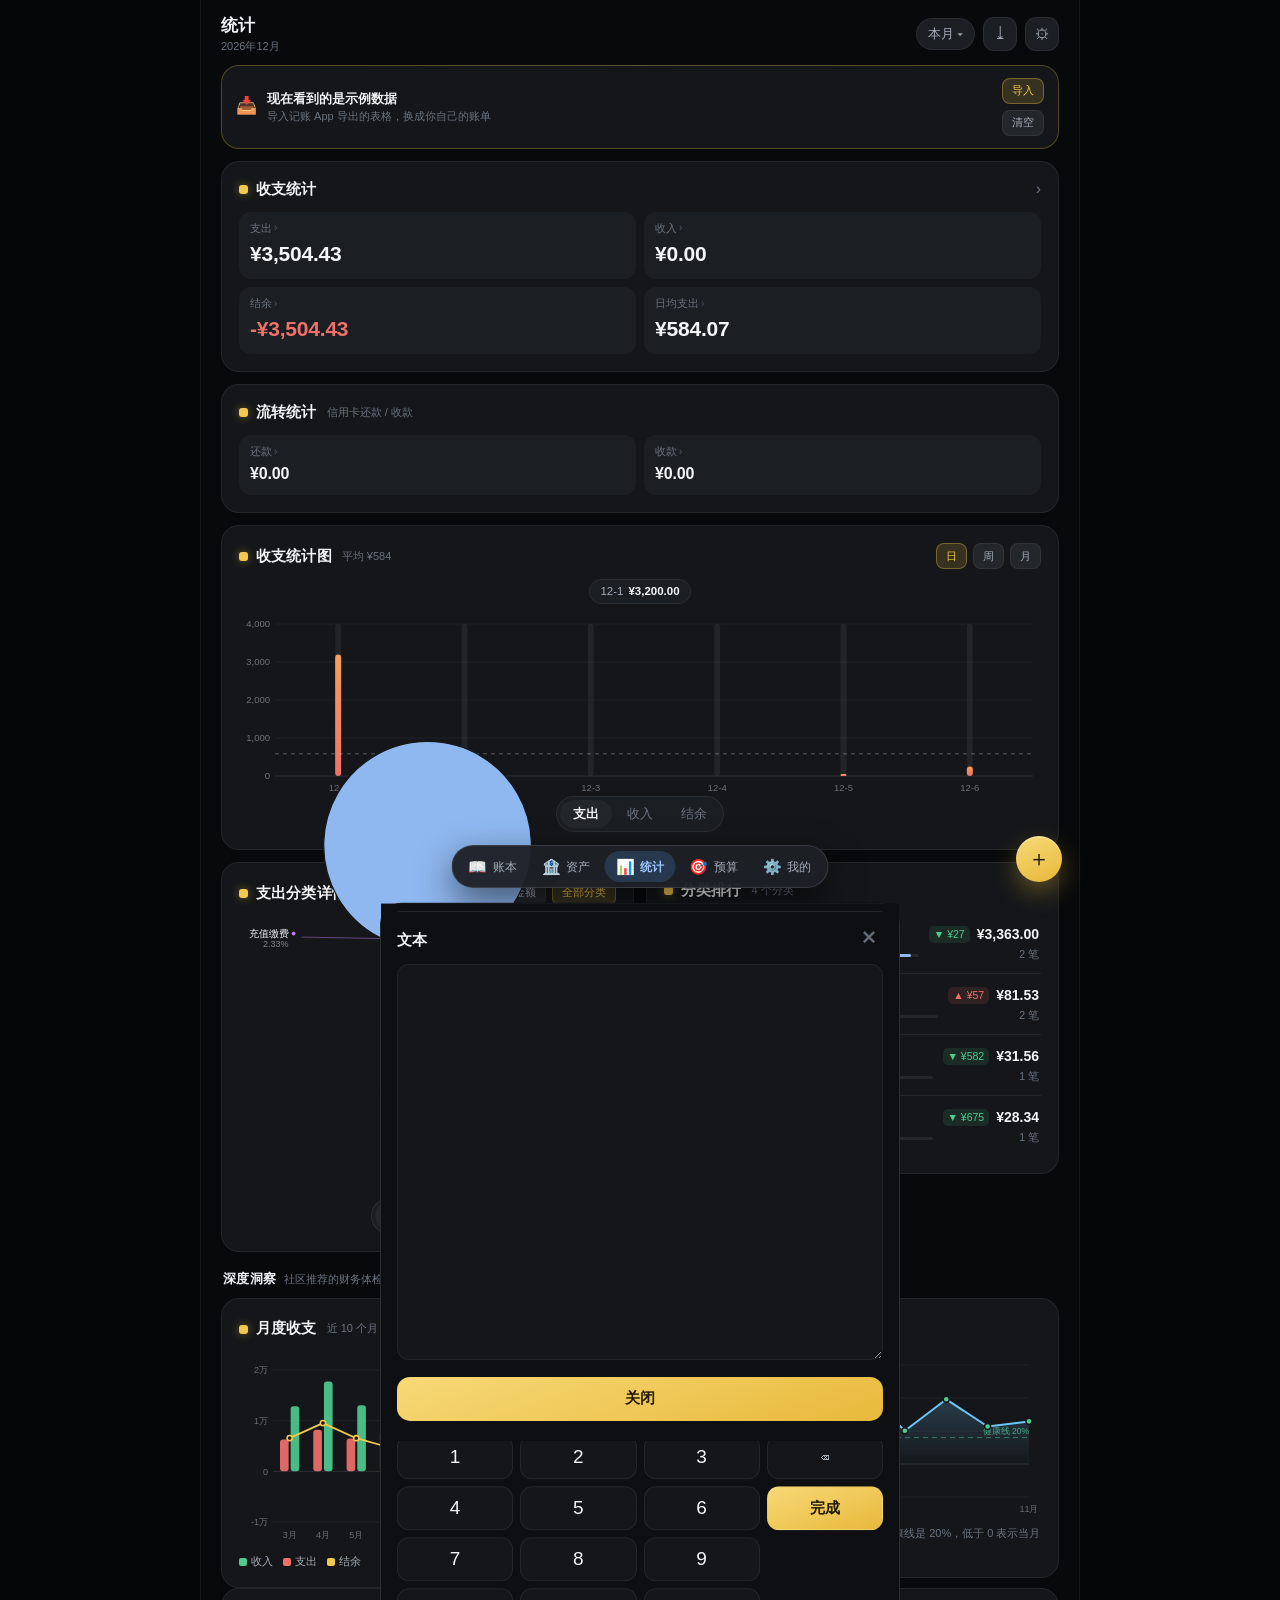
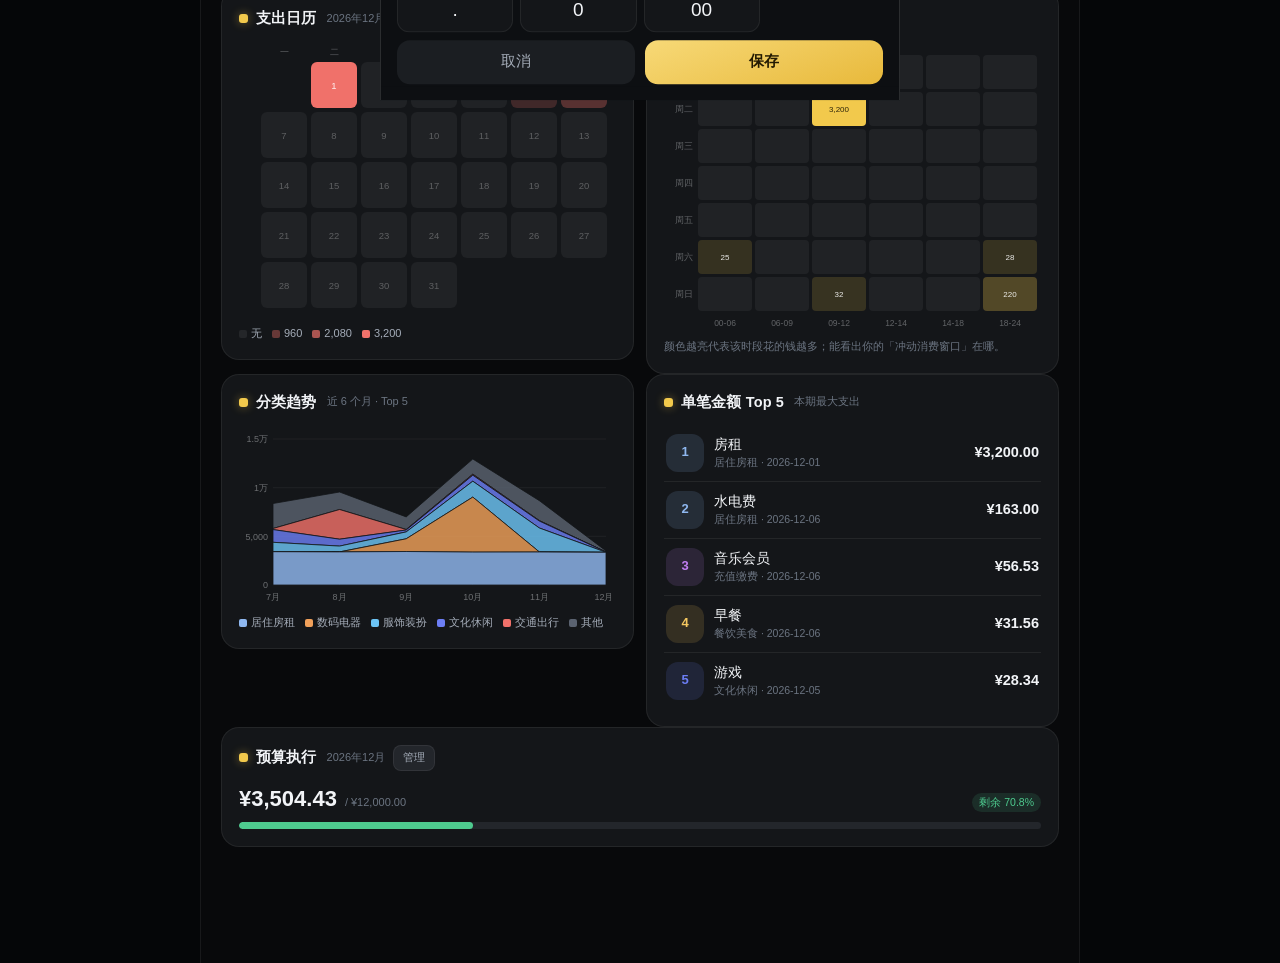
==== index.html @ 63328c47 "史高治账本：单文件离线记账应用 单 HTML 文件、零依赖、纯前端的记账工具： - 支出/收入/转账记账，分类、账户、标签、预算、固定支出 - 导入 xlsx / csv 账单（内置解析器），导出带 " ====
<!DOCTYPE html>
<html lang="zh-CN">
<head>
<meta charset="utf-8">
<meta name="viewport" content="width=device-width,initial-scale=1,viewport-fit=cover">
<meta name="color-scheme" content="dark light">
<meta name="apple-mobile-web-app-capable" content="yes">
<meta name="apple-mobile-web-app-title" content="史高治账本">
<meta name="theme-color" content="#08090b">
<meta name="description" content="史高治账本 —— 单文件离线记账应用，每一分钱都要算清楚。">
<title>史高治账本 · 记账与财务洞察</title>
<link rel="icon" href="data:image/svg+xml,%3Csvg%20xmlns%3D%22http%3A%2F%2Fwww.w3.org%2F2000%2Fsvg%22%20viewBox%3D%220%200%2064%2064%22%3E%3Cdefs%3E%3ClinearGradient%20id%3D%22g%22%20x1%3D%220%22%20y1%3D%220%22%20x2%3D%220%22%20y2%3D%221%22%3E%3Cstop%20offset%3D%220%22%20stop-color%3D%22%23fbe38b%22%2F%3E%3Cstop%20offset%3D%22.55%22%20stop-color%3D%22%23efc24a%22%2F%3E%3Cstop%20offset%3D%221%22%20stop-color%3D%22%23b8871d%22%2F%3E%3C%2FlinearGradient%3E%3C%2Fdefs%3E%3Ccircle%20cx%3D%2232%22%20cy%3D%2232%22%20r%3D%2231%22%20fill%3D%22url%28%23g%29%22%2F%3E%3Ccircle%20cx%3D%2232%22%20cy%3D%2232%22%20r%3D%2231%22%20fill%3D%22none%22%20stroke%3D%22%238a6410%22%20stroke-opacity%3D%22.45%22%20stroke-width%3D%222%22%2F%3E%3Ccircle%20cx%3D%2232%22%20cy%3D%2232%22%20r%3D%2223%22%20fill%3D%22none%22%20stroke%3D%22%238a6410%22%20stroke-opacity%3D%22.38%22%20stroke-width%3D%222%22%2F%3E%3Ctext%20x%3D%2232%22%20y%3D%2243%22%20font-family%3D%22Georgia%2Cserif%22%20font-size%3D%2228%22%20font-weight%3D%22700%22%20text-anchor%3D%22middle%22%20fill%3D%22%236b4a08%22%20fill-opacity%3D%22.8%22%3E%C2%A2%3C%2Ftext%3E%3C%2Fsvg%3E">
<style>
/* ============================================================
   史高治账本 — 设计令牌
   ============================================================ */
:root{
  --bg:#08090b;
  --bg-soft:#0d0f12;
  --card:#141619;
  --card2:#1b1e22;
  --card3:#23262b;
  --line:rgba(255,255,255,.065);
  --line2:rgba(255,255,255,.12);
  --ink:#f2f4f7;
  --ink2:#a5adb9;
  --ink3:#6b7481;
  --gold:#f2c94c;
  --gold2:#d4a72c;
  --up:#f0716a;          /* 支出 / 上升 */
  --down:#4ecb8f;        /* 收入 / 下降 */
  --blue:#5b9cf5;
  --violet:#8f7cf5;
  --r:18px;
  --r-sm:12px;
  --pad:15px;
  --shadow:0 16px 40px rgba(0,0,0,.45);
  --tabbg:rgba(30,33,38,.96);
  --tabon:rgba(91,156,245,.20);
  --tabon-ink:#9dc4ff;
  --tabshadow:0 14px 36px rgba(0,0,0,.55);
}

[data-theme="light"]{
  --bg:#f4f6fa;
  --bg-soft:#eef1f6;
  --card:#ffffff;
  --card2:#f5f7fb;
  --card3:#e9eef6;
  --line:rgba(16,28,46,.08);
  --line2:rgba(16,28,46,.14);
  --ink:#111a26;
  --ink2:#4d5866;
  --ink3:#8b95a3;
  --gold:#c9962a;
  --gold2:#a87a18;
  --up:#e0524a;
  --down:#18986a;
  --blue:#2f79e0;
  --violet:#6d5ae0;
  --shadow:0 14px 34px rgba(16,28,46,.10);
  --tabbg:rgba(255,255,255,.97);
  --tabon:rgba(47,121,224,.13);
  --tabon-ink:#1f63c4;
  --tabshadow:0 8px 22px rgba(16,28,46,.14), 0 1px 3px rgba(16,28,46,.08);
}

*{box-sizing:border-box;-webkit-tap-highlight-color:transparent}
html,body{margin:0;padding:0}
html{-webkit-text-size-adjust:100%}
body{
  background:var(--bg);
  color:var(--ink);
  font-family:-apple-system,BlinkMacSystemFont,"Segoe UI","PingFang SC","Hiragino Sans GB","Microsoft YaHei",sans-serif;
  font-size:14px;
  line-height:1.45;
  -webkit-font-smoothing:antialiased;
  overflow-x:hidden;
}
.num{font-variant-numeric:tabular-nums;font-feature-settings:"tnum" 1}
button{font:inherit;color:inherit;background:none;border:0;padding:0;cursor:pointer}
input,select,textarea{font:inherit;color:inherit}
a{color:inherit;text-decoration:none}
::selection{background:rgba(242,201,76,.28)}

/* ---------- 壳 ---------- */
.app{
  position:relative;
  width:100%;
  max-width:880px;
  margin:0 auto;
  min-height:100vh;
  padding-bottom:96px;
}
.pad{padding:0 var(--pad) 8px}
.screen{display:none}
.screen.on{display:block;animation:fadeUp .22s ease both}
@keyframes fadeUp{from{opacity:0;transform:translateY(6px)}to{opacity:1;transform:none}}

/* ---------- 顶栏 ---------- */
.hd{
  position:sticky;top:0;z-index:30;
  display:flex;align-items:center;gap:10px;
  padding:12px var(--pad) 10px;
  background:var(--bg);
}
.hd::after{
  content:"";position:absolute;left:0;right:0;bottom:-1px;height:1px;
  background:linear-gradient(90deg,transparent,var(--line),transparent);
}
.hd-t{font-size:17px;font-weight:650;letter-spacing:.01em;flex:1}
.hd-t small{display:block;font-size:11px;font-weight:400;color:var(--ink3);letter-spacing:0}
/* 标题旁的小金币（史高治） */
.mini-coin{
  display:inline-block;width:11px;height:11px;border-radius:50%;
  background:radial-gradient(circle at 33% 28%,#fbe38b,#e6bc46 58%,#a8791a);
  box-shadow:inset 0 0 0 1px rgba(120,88,10,.45), 0 2px 5px rgba(232,185,59,.28);
  vertical-align:-1px;margin-right:5px;
}
[data-theme="light"] .mini-coin{box-shadow:inset 0 0 0 1px rgba(120,88,10,.35)}
/* 大号金币徽标（我的页） */
.coin-badge{
  width:48px;height:48px;border-radius:16px;flex:none;
  display:flex;align-items:center;justify-content:center;
  background:linear-gradient(160deg,rgba(242,201,76,.20),rgba(242,201,76,.05));
  border:1px solid rgba(242,201,76,.22);
}
.coin-badge svg{display:block}
/* 金库光晕：账本首页主卡右上角一抹金 */
#ledgerHeroCard{
  background-image:radial-gradient(130px 130px at 100% 0%, rgba(242,201,76,.14), transparent 72%);
}
[data-theme="light"] #ledgerHeroCard{
  background-image:radial-gradient(130px 130px at 100% 0%, rgba(201,150,42,.11), transparent 72%);
}
/* 史高治语录 */
.quote{
  margin:2px 0 9px;padding-left:10px;
  border-left:2px solid var(--gold);
  font-size:13px;font-weight:600;letter-spacing:.02em;color:var(--gold);
}
.hd-r{display:flex;align-items:center;gap:8px;flex:none}

.ico{
  width:34px;height:34px;border-radius:11px;
  display:inline-flex;align-items:center;justify-content:center;
  background:var(--card2);border:1px solid var(--line);
  color:var(--ink2);font-size:15px;
}
.ico.sm{width:28px;height:28px;border-radius:9px;font-size:12px}
.ico:active{transform:scale(.95)}

.pill-btn{
  display:inline-flex;align-items:center;gap:5px;
  height:32px;padding:0 11px;border-radius:999px;
  background:var(--card2);border:1px solid var(--line);
  font-size:12.5px;color:var(--ink2);white-space:nowrap;
}
.pill-btn.on{background:rgba(242,201,76,.14);border-color:rgba(242,201,76,.35);color:var(--gold)}

/* ---------- 卡片 ---------- */
.card{
  background:var(--card);
  border:1px solid var(--line);
  border-radius:var(--r);
  padding:var(--pad);
  margin-bottom:12px;
  position:relative;
}
.card.tight{padding:var(--pad) 10px}
.card-hd{
  display:flex;align-items:center;gap:8px;
  margin-bottom:12px;
}
.card-hd .dot{
  width:9px;height:9px;border-radius:3px;background:var(--gold);flex:none;
  box-shadow:0 0 10px rgba(242,201,76,.45);
}
.card-hd b{font-size:14.5px;font-weight:600;letter-spacing:.01em}
.card-hd .card-sub{font-size:11px;color:var(--ink3);margin-left:2px;white-space:nowrap}
.card-hd .card-more{margin-left:auto;color:var(--ink3);font-size:16px;line-height:1}
.card-hd .sp{margin-left:auto}
.card-hd .hd-btns{display:flex;gap:6px;margin-left:auto}

.mini-btn{
  height:26px;padding:0 9px;border-radius:8px;
  background:var(--card3);border:1px solid var(--line);
  font-size:11px;color:var(--ink2);white-space:nowrap;
  display:inline-flex;align-items:center;gap:3px;
}
.mini-btn.on{background:rgba(242,201,76,.16);border-color:rgba(242,201,76,.34);color:var(--gold)}

/* ---------- 统计小格 ---------- */
.stat-grid{display:grid;grid-template-columns:repeat(2,minmax(0,1fr));gap:8px}
.stat{
  background:var(--card2);border-radius:var(--r-sm);
  padding:9px 11px 10px;
  min-width:0;
}
.stat .lbl{
  display:flex;align-items:center;gap:2px;
  font-size:11px;color:var(--ink3);margin-bottom:2px;
}
.stat .lbl i{font-style:normal;font-size:10px;opacity:.7}
.stat .v{font-size:19px;font-weight:640;letter-spacing:-.01em;display:block;white-space:nowrap}
.stat .v.sm{font-size:16px}
.stat .v.up{color:var(--up)}
.stat .v.down{color:var(--down)}

/* ---------- 分段控件 ---------- */
.seg{
  display:inline-flex;align-items:center;gap:2px;
  padding:3px;border-radius:999px;
  background:var(--card2);border:1px solid var(--line);
  margin:0 auto;
}
.seg button{
  padding:0 13px;height:28px;border-radius:999px;
  font-size:12.5px;color:var(--ink3);white-space:nowrap;
  transition:background .16s,color .16s;
}
.seg button.on{background:var(--card3);color:var(--ink);font-weight:600}
.seg.center{display:flex;width:max-content;margin-left:auto;margin-right:auto}
.seg.wide{display:flex;width:100%}
.seg.wide button{flex:1;text-align:center;justify-content:center}

/* ---------- 图表容器 ---------- */
.chart-wrap{position:relative;width:100%;touch-action:pan-y}
#cDonut{max-width:440px;margin:0 auto}
#cCal{max-width:470px;margin:0 auto}
#cHeat{max-width:500px;margin:0 auto}
.chart-wrap svg{display:block;width:100%;overflow:visible}
.chart-wrap .probe{touch-action:pan-y}
.chart-empty{
  display:flex;flex-direction:column;align-items:center;justify-content:center;gap:4px;
  min-height:120px;color:var(--ink3);font-size:12px;text-align:center;
}
.chart-empty b{font-size:13px;color:var(--ink2);font-weight:500}

/* ---------- 气泡 ---------- */
.tip{
  position:absolute;z-index:20;pointer-events:none;
  background:rgba(32,36,42,.97);
  border:1px solid rgba(255,255,255,.1);
  border-radius:10px;padding:7px 10px;
  font-size:11.5px;color:#e8ecf2;line-height:1.5;
  box-shadow:0 10px 26px rgba(0,0,0,.5);
  opacity:0;transform:translateY(3px);
  transition:opacity .12s,transform .12s;
  max-width:min(280px,calc(100vw - 40px));
  white-space:nowrap;
}
[data-theme="light"] .tip{background:rgba(255,255,255,.99);border-color:rgba(16,28,46,.12);color:#111a26;box-shadow:0 10px 26px rgba(16,28,46,.16)}
.tip.on{opacity:1;transform:none}
.tip h4{margin:0 0 3px;font-size:11px;font-weight:600;color:var(--ink2);letter-spacing:.02em}
.tip .tr{display:flex;align-items:center;gap:10px;justify-content:space-between}
.tip .tr span{color:var(--ink3)}
.tip .tr b{font-weight:600}

/* ---------- 分类行 ---------- */
.cat-row{
  display:grid;grid-template-columns:38px minmax(0,1fr) auto;
  gap:10px;align-items:center;
  padding:11px 2px;
  border-bottom:1px solid var(--line);
  cursor:pointer;
}
.cat-row:last-child{border-bottom:0}
.cat-row:active{background:rgba(255,255,255,.02)}
.cat-ic{
  width:38px;height:38px;border-radius:50%;
  display:flex;align-items:center;justify-content:center;
  font-size:17px;flex:none;
  background:var(--card2);
}
.cat-mid{min-width:0}
.cat-nm{display:flex;align-items:baseline;gap:6px;min-width:0}
.cat-nm b{font-size:13.5px;font-weight:550;white-space:nowrap;overflow:hidden;text-overflow:ellipsis}
.cat-nm span{font-size:11px;color:var(--ink3);white-space:nowrap}
.cat-bar{height:3px;border-radius:2px;background:var(--card3);margin-top:6px;overflow:hidden}
.cat-bar i{display:block;height:100%;border-radius:2px}
.cat-right{text-align:right;flex:none}
.cat-l1{display:flex;align-items:center;gap:7px;justify-content:flex-end}
.cat-amt{font-size:14px;font-weight:600;white-space:nowrap}
.cat-l2{font-size:10.5px;color:var(--ink3);margin-top:2px;white-space:nowrap}
.delta{
  font-size:10.5px;padding:1px 5px;border-radius:5px;white-space:nowrap;
  font-variant-numeric:tabular-nums;
}
.delta.up{color:var(--up);background:rgba(240,113,106,.12)}
.delta.down{color:var(--down);background:rgba(78,203,143,.12)}
.delta.flat{color:var(--ink3);background:var(--card2)}

/* ---------- 交易列表 ---------- */
.day-grp{margin-bottom:4px}
.day-hd{
  display:flex;align-items:baseline;gap:8px;
  padding:12px 2px 7px;font-size:11.5px;color:var(--ink3);
}
.day-hd b{color:var(--ink2);font-size:12px;font-weight:600}
.day-hd .sum{margin-left:auto;font-variant-numeric:tabular-nums;color:var(--ink3)}
.tx{
  display:grid;grid-template-columns:38px minmax(0,1fr) auto;
  gap:10px;align-items:center;padding:9px 2px;
  border-bottom:1px solid var(--line);
  cursor:pointer;
}
.tx:last-child{border-bottom:0}
.tx-ic{
  width:38px;height:38px;border-radius:12px;
  display:flex;align-items:center;justify-content:center;
  font-size:17px;flex:none;
}
.tx-mid{min-width:0}
.tx-mid b{display:block;font-size:13.5px;font-weight:550;white-space:nowrap;overflow:hidden;text-overflow:ellipsis}
.tx-mid span{display:block;font-size:10.5px;color:var(--ink3);margin-top:1px;white-space:nowrap;overflow:hidden;text-overflow:ellipsis}
.tx-amt{text-align:right;white-space:nowrap;font-size:14.5px;font-weight:600;font-variant-numeric:tabular-nums}
.tx-amt.out{color:var(--ink)}
.tx-amt.in{color:var(--down)}
.tx-amt .tagm{display:block;font-size:10px;color:var(--ink3);font-weight:400;margin-top:1px}

.empty{
  text-align:center;color:var(--ink3);font-size:12.5px;
  padding:34px 10px;line-height:1.7;
}
.empty em{font-style:normal;color:var(--ink2)}

/* ---------- 标签 ---------- */
.tagline{display:flex;gap:6px;flex-wrap:wrap}
.tg{
  font-size:10.5px;padding:2px 7px;border-radius:6px;
  background:var(--card2);color:var(--ink2);border:1px solid var(--line);
}
.tg.gold{background:rgba(242,201,76,.12);border-color:rgba(242,201,76,.28);color:var(--gold)}
.tg.blue{background:rgba(91,156,245,.12);border-color:rgba(91,156,245,.28);color:var(--blue)}
.tg.green{background:rgba(78,203,143,.12);border-color:rgba(78,203,143,.28);color:var(--down)}
.tg.red{background:rgba(240,113,106,.12);border-color:rgba(240,113,106,.28);color:var(--up)}

/* ---------- 底部标签栏：图标左、文字右 ---------- */
.tabbar{
  position:fixed;left:50%;bottom:12px;transform:translateX(-50%);
  z-index:50;
  display:flex;align-items:center;gap:3px;
  max-width:calc(100vw - 14px);
  padding:5px;border-radius:999px;
  background:var(--tabbg);
  border:1px solid var(--line2);
  box-shadow:var(--tabshadow);
}
.tab{
  display:flex;flex-direction:row;align-items:center;justify-content:center;gap:5px;
  flex:0 0 auto;
  padding:8px clamp(7px,2.1vw,11px);border-radius:999px;
  color:var(--ink2);font-size:clamp(11px,3.05vw,12px);font-weight:500;
  line-height:1;letter-spacing:.2px;white-space:nowrap;
  transition:background .16s,color .16s;
}
.tab i{font-style:normal;font-size:15px;line-height:1}
.tab.on{background:var(--tabon);color:var(--tabon-ink);font-weight:700}
.tab.on i{filter:saturate(1.15) brightness(1.05)}

/* ---------- FAB ---------- */
.fab{
  position:fixed;right:12px;bottom:16px;
  width:46px;height:46px;border-radius:50%;
  display:flex;align-items:center;justify-content:center;
  background:linear-gradient(160deg,#f7d977,#e8b93b);
  color:#231a02;font-size:22px;font-weight:400;line-height:1;
  box-shadow:0 10px 24px rgba(232,185,59,.35),0 2px 0 rgba(255,255,255,.25) inset;
  z-index:45;
}
.fab:active{transform:scale(.94)}

/* ---------- 弹层 ---------- */
.backdrop{
  position:fixed;inset:0;z-index:60;
  background:rgba(0,0,0,.6);
  opacity:0;pointer-events:none;transition:opacity .2s;
}
.backdrop.on{opacity:1;pointer-events:auto}
[data-theme="light"] .backdrop{background:rgba(16,28,46,.35)}
.sheet{
  position:fixed;left:50%;bottom:0;transform:translate(-50%,102%);
  width:100%;max-width:min(100vw,520px);
  max-height:92vh;
  display:flex;flex-direction:column;
  overscroll-behavior:contain;
  z-index:70;
  background:var(--bg-soft);
  border-radius:22px 22px 0 0;
  border:1px solid var(--line2);border-bottom:0;
  transition:transform .26s cubic-bezier(.32,.72,0,1);
  padding-bottom:max(14px,env(safe-area-inset-bottom));
  /* 关闭态只靠 transform 移出视口，但 box-shadow 会向上溢出到屏幕底部，浅色主题下变成一条黑带 → 关闭时不要阴影 */
  box-shadow:none;
}
.sheet.on{transform:translate(-50%,0);box-shadow:0 -10px 50px rgba(0,0,0,.6)}
[data-theme="light"] .sheet.on{box-shadow:0 -8px 40px rgba(16,28,46,.16)}
.sheet-hd{
  position:sticky;top:0;z-index:2;
  display:flex;align-items:center;gap:10px;
  padding:14px 16px 10px;
  background:var(--bg-soft);
}
.sheet-hd b{font-size:15px;flex:1}
.sheet-hd .x{font-size:17px;color:var(--ink3);width:28px;height:28px;display:flex;align-items:center;justify-content:center}
.sheet-bd{padding:0 16px;flex:1 1 auto;min-height:0;overflow-y:auto;overscroll-behavior:contain}
.sheet-pad{flex:none;padding:8px 16px 0;border-top:1px solid var(--line);background:var(--bg-soft)}
.sheet-ft{padding:12px 16px 6px;display:flex;gap:10px}

.btn{
  height:44px;border-radius:13px;
  display:inline-flex;align-items:center;justify-content:center;gap:6px;
  font-size:14.5px;font-weight:600;
  background:var(--card3);color:var(--ink);
  flex:1;
}
.btn.gold{background:linear-gradient(160deg,#f7d977,#e8b93b);color:#231a02}
.btn.ghost{background:var(--card2);color:var(--ink2);font-weight:500}
.btn.danger{background:rgba(240,113,106,.14);color:var(--up)}
.btn:active{transform:scale(.985)}
/* 卡片里独立一行的按钮：撑满，别缩成文字宽度 */
.card > .btn{display:flex;width:100%}

.field{margin-bottom:12px}
.field .fl{font-size:11.5px;color:var(--ink3);margin-bottom:5px;display:flex;align-items:center;gap:5px}
.inp{
  width:100%;height:42px;border-radius:12px;
  background:var(--card);border:1px solid var(--line);
  padding:0 12px;font-size:14px;outline:0;
}
.inp:focus{border-color:rgba(242,201,76,.45)}
textarea.inp{height:auto;padding:10px 12px;resize:vertical;min-height:60px;line-height:1.5}
select.inp{appearance:none;background-image:none}

/* 金额键盘 */
.amount-box{
  text-align:center;padding:6px 0 12px;
}
.amount-box .lb{font-size:11px;color:var(--ink3);margin-bottom:4px}
.amount-box .amt{
  font-size:34px;font-weight:680;letter-spacing:-.02em;
  font-variant-numeric:tabular-nums;
  min-height:44px;
}
.amount-box .amt .cur{font-size:19px;color:var(--ink2);margin-right:2px;font-weight:500}
.amount-box .amt.blink::after{content:"|";color:var(--gold);animation:blink 1s steps(1) infinite;font-weight:300}
@keyframes blink{50%{opacity:0}}

.pad-keys{display:grid;grid-template-columns:repeat(4,1fr);gap:7px;margin-top:6px}
.pad-keys button{
  height:44px;border-radius:12px;background:var(--card);
  font-size:19px;font-weight:500;font-variant-numeric:tabular-nums;
  border:1px solid var(--line);
}
.pad-keys button:active{background:var(--card3)}
.pad-keys button.fn{font-size:14px;color:var(--ink2)}
.pad-keys button.ok{background:linear-gradient(160deg,#f7d977,#e8b93b);color:#231a02;font-size:15px;font-weight:700}
.pad-keys button.del{font-size:16px}

.cat-pick{
  display:grid;grid-template-columns:repeat(5,1fr);gap:6px;
  max-height:118px;overflow-y:auto;padding:2px 2px 10px;
  -webkit-mask-image:linear-gradient(#000 calc(100% - 12px),transparent);
  mask-image:linear-gradient(#000 calc(100% - 12px),transparent);
}
.acct-pick{
  display:flex;gap:6px;overflow-x:auto;overflow-y:hidden;
  max-height:none;padding:2px 2px 4px;
  scrollbar-width:none;
  -webkit-mask-image:linear-gradient(90deg,#000 92%,transparent);
  mask-image:linear-gradient(90deg,#000 92%,transparent);
}
.acct-pick::-webkit-scrollbar{display:none}
.acct-pick button{min-width:64px;flex:none}
@media(min-width:560px){.cat-pick{grid-template-columns:repeat(6,1fr)}}
.cat-pick button{
  display:flex;flex-direction:column;align-items:center;gap:3px;
  padding:7px 2px 6px;border-radius:11px;font-size:10px;color:var(--ink3);
  border:1px solid transparent;
}
.cat-pick button i{font-style:normal;font-size:19px;line-height:1}
.cat-pick button.on{background:var(--card3);border-color:var(--line2);color:var(--ink)}

/* 类型切换 */
.type-sw{display:flex;gap:6px;padding:3px;background:var(--card2);border-radius:12px;margin-bottom:12px}
.type-sw button{flex:1;height:34px;border-radius:9px;font-size:13px;color:var(--ink3)}
.type-sw button.on{background:var(--card3);color:var(--ink);font-weight:600}

/* ---------- 滑动行 / 空态 ---------- */
.sk{background:linear-gradient(90deg,var(--card2) 25%,var(--card3) 50%,var(--card2) 75%);background-size:200% 100%;animation:sk 1.2s infinite;border-radius:8px}
@keyframes sk{0%{background-position:200% 0}100%{background-position:-200% 0}}

/* ---------- 其他 ---------- */
.kv{display:flex;align-items:center;justify-content:space-between;padding:9px 2px;font-size:13px;border-bottom:1px solid var(--line)}
.kv:last-child{border-bottom:0}
.kv span{color:var(--ink2)}
.kv b{font-weight:600;font-variant-numeric:tabular-nums}
.hint{font-size:11px;color:var(--ink3);line-height:1.6}
.sec-title{display:flex;align-items:baseline;gap:8px;margin:18px 2px 9px}
.sec-title h3{margin:0;font-size:13px;font-weight:600;letter-spacing:.02em}
.sec-title span{font-size:11px;color:var(--ink3)}
.sec-title .r{margin-left:auto;font-size:11px;color:var(--ink3)}
.divider{height:1px;background:var(--line);margin:10px 0}
.badge{
  display:inline-flex;align-items:center;gap:3px;
  font-size:10.5px;padding:2px 7px;border-radius:999px;
  background:var(--card2);color:var(--ink2);
}
.badge.gold{background:rgba(242,201,76,.13);color:var(--gold)}
.badge.red{background:rgba(240,113,106,.13);color:var(--up)}
.badge.green{background:rgba(78,203,143,.13);color:var(--down)}

.toast{
  position:fixed;left:50%;top:70px;transform:translate(-50%,-8px);
  z-index:90;padding:9px 16px;border-radius:999px;
  background:rgba(38,42,48,.97);color:#eef2f7;font-size:12.5px;
  border:1px solid rgba(255,255,255,.12);
  opacity:0;pointer-events:none;transition:opacity .2s,transform .2s;
  max-width:80vw;text-align:center;
}
.toast.on{opacity:1;transform:translate(-50%,0)}

.grid2{display:grid;grid-template-columns:repeat(2,minmax(0,1fr));gap:12px;align-items:start}
.grid2 > .card{margin-bottom:0}

/* 进度 */
.prog{height:7px;border-radius:4px;background:var(--card3);overflow:hidden}
.prog i{display:block;height:100%;border-radius:4px;transition:width .4s ease}
.prog.thin{height:4px}

.legend{display:flex;flex-wrap:wrap;gap:10px;margin-top:10px}
.legend i{width:8px;height:8px;border-radius:2px;display:inline-block;margin-right:4px}
.legend span{font-size:11px;color:var(--ink2);display:inline-flex;align-items:center}

.chip-line{
  display:flex;justify-content:center;margin:-2px 0 6px;
}
.chip-line .chip{
  display:inline-flex;align-items:center;gap:5px;
  background:var(--card2);border:1px solid var(--line);
  padding:3px 10px;border-radius:999px;
  font-size:11.5px;color:var(--ink2);font-variant-numeric:tabular-nums;
  transition:opacity .15s;
}
.chip-line .chip b{color:var(--ink);font-weight:600}

/* 搜索 */
.searchbar{display:flex;gap:8px;align-items:center;margin-bottom:10px}
.searchbar[hidden]{display:none}
.searchbar .inp{height:38px;border-radius:11px;font-size:13px}

/* 滚动条 */
.sheet::-webkit-scrollbar,.cat-pick::-webkit-scrollbar{width:4px}
.sheet::-webkit-scrollbar-thumb,.cat-pick::-webkit-scrollbar-thumb{background:var(--line2);border-radius:2px}

/* 选项列表 */
.pick-item{
  width:100%;display:flex;align-items:center;gap:10px;
  min-height:46px;padding:11px 2px;border-bottom:1px solid var(--line);
  font-size:13.5px;text-align:left;color:var(--ink);
}
.pick-item em{font-style:normal;margin-left:auto;font-size:11.5px;color:var(--ink3);white-space:nowrap}
.pick-item:last-child{border-bottom:0}
.pick-item:active{background:rgba(255,255,255,.03)}

/* 拖拽导入提示 */
body.dragging::after{
  content:"松开即可导入账单";
  position:fixed;inset:12px;z-index:100;
  display:flex;align-items:center;justify-content:center;
  border:2px dashed var(--gold);border-radius:20px;
  background:rgba(0,0,0,.55);color:var(--gold);
  font-size:15px;font-weight:600;letter-spacing:.04em;
  pointer-events:none;
}

/* ============================================================
   响应式与输入方式适配 —— 全部放在末尾
   ============================================================ */
@media(min-width:920px){
  body{background:#050608}
  [data-theme="light"] body{background:#e9edf4}
  .app{background:var(--bg);border-left:1px solid var(--line);border-right:1px solid var(--line);min-height:100vh}
  .fab{right:calc(50% - 440px + 18px);bottom:18px}
  .pad{padding:0 20px 8px}
  .hd{padding:14px 20px 10px}
  :root{--pad:17px}
  .stat .v{font-size:21px}
}
@media(max-width:759px){
  .grid2{grid-template-columns:1fr}
  .grid2 > .card{margin-bottom:0}
  /* 导航改为横向后更宽：右侧让出 FAB 位置，两者同一行不重叠 */
  .tabbar{left:10px;right:64px;transform:none;max-width:none}
  .tab{flex:1 1 0;min-width:0;justify-content:center;padding:9px 4px;font-size:12.5px;gap:4px}
  .tab i{font-size:14.5px}
}
@media(max-width:420px){
  :root{--pad:13px;--r:16px}
  .stat .v{font-size:17.5px}
  .stat{padding:8px 10px 9px}
  .card-hd b{font-size:13.5px}
  .cat-pick{grid-template-columns:repeat(5,1fr)}
  .amount-box .amt{font-size:30px}
  .fab{right:10px;bottom:14px;width:44px;height:44px;font-size:21px}
}
@media(max-width:400px){
  .tab{padding:9px 3px;font-size:11.5px;gap:3px}
  .tab i{font-size:14px}
}
/* 窄屏放不下「导航 + FAB」同一行：FAB 上移，导航左右撑满 */
@media(max-width:380px){
  .tabbar{right:8px}
  .fab{right:10px;bottom:72px}
}
@media(max-width:340px){
  .stat-grid{grid-template-columns:1fr}
  .tabbar{left:6px;right:6px;gap:0;padding:4px}
  .tab{gap:3px;padding:8px 3px;font-size:11px}
  .tab i{font-size:13px}
  .fab{right:10px;bottom:72px}
}

@media(hover:hover) and (pointer:fine){
  .cat-row:hover{background:rgba(255,255,255,.025)}
  .tx:hover{background:rgba(255,255,255,.025)}
  .ico:hover{background:var(--card3)}
  .pill-btn:hover{border-color:var(--line2)}
  .seg button:not(.on):hover{color:var(--ink2)}
  .tab:not(.on):hover{color:var(--ink)}
  .mini-btn:hover{border-color:var(--line2)}
}

@media(prefers-reduced-motion:reduce){
  *{animation-duration:.001s!important;transition-duration:.001s!important}
}

</style>
</head>
<body>
<div class="app" id="app">

  <!-- ================= 账本 ================= -->
  <section class="screen" id="sc-ledger">
    <header class="hd">
      <div class="hd-t" id="ledgerTitle">账本<small><i class="mini-coin"></i>史高治账本</small></div>
      <div class="hd-r">
        <button class="ico" id="btnLedgerSearch" aria-label="搜索">🔍</button>
        <button class="ico" id="btnLedgerMonth" aria-label="切换月份">⋯</button>
      </div>
    </header>

    <div class="pad">
      <div class="card" id="ledgerHeroCard">
        <div class="card-hd">
          <i class="dot"></i><b id="heroMonth">本月</b>
          <span class="card-sub" id="heroDayLeft"></span>
          <button class="mini-btn" id="btnMonthPick">切换月</button>
        </div>
        <div id="ledgerHero"></div>
        <div class="chart-wrap" id="cLedgerSpark" style="margin-top:6px"><div class="tip"></div></div>
      </div>

      <div class="card" id="ledgerListCard">
        <div class="card-hd">
          <i class="dot"></i><b>明细</b>
          <span class="card-sub" id="ledgerCount"></span>
          <div class="hd-btns">
            <button class="mini-btn" data-ledger-filter="all">全部</button>
            <button class="mini-btn" data-ledger-filter="expense">支出</button>
            <button class="mini-btn" data-ledger-filter="income">收入</button>
          </div>
        </div>
        <div class="searchbar" id="ledgerSearchWrap" hidden>
          <input class="inp" id="ledgerSearch" placeholder="搜索备注、分类、金额…">
          <button class="mini-btn" id="btnSearchClose">取消</button>
        </div>
        <div id="txList"></div>
      </div>
    </div>
  </section>

  <!-- ================= 资产 ================= -->
  <section class="screen" id="sc-assets">
    <header class="hd">
      <div class="hd-t">资产<small>余额与构成</small></div>
      <div class="hd-r">
        <button class="ico" id="btnTransfer" aria-label="转账">⇄</button>
        <button class="ico" id="btnAddAcct" aria-label="添加账户">＋</button>
      </div>
    </header>
    <div class="pad">
      <div class="card" id="netCard"></div>
      <div class="card">
        <div class="card-hd"><i class="dot"></i><b>资产构成</b><span class="card-sub">按余额</span></div>
        <div class="chart-wrap" id="cCompose"></div>
        <div id="composeLegend" class="legend"></div>
      </div>
      <div class="card">
        <div class="card-hd"><i class="dot"></i><b>账户</b><span class="card-sub" id="acctSub"></span></div>
        <div id="acctList"></div>
      </div>
    </div>
  </section>

  <!-- ================= 统计 ================= -->
  <section class="screen on" id="sc-stats">
    <header class="hd">
      <div class="hd-t">统计<small id="statRangeLabel">本月</small></div>
      <div class="hd-r">
        <button class="pill-btn" id="btnStatRange">本月 ▾</button>
        <button class="ico" id="btnStatExport" aria-label="导出 Excel 报告">⤓</button>
        <button class="ico" id="btnStatFilter" aria-label="筛选">⚙</button>
      </div>
    </header>
    <div class="pad">
      <div id="seedBanner"></div>

      <!-- 收支统计 -->
      <div class="card">
        <div class="card-hd"><i class="dot"></i><b>收支统计</b><span class="card-more">›</span></div>
        <div class="stat-grid">
          <div class="stat"><span class="lbl">支出 <i>›</i></span><b class="v" id="sOut">¥0.00</b></div>
          <div class="stat"><span class="lbl">收入 <i>›</i></span><b class="v" id="sIn">¥0.00</b></div>
          <div class="stat"><span class="lbl">结余 <i>›</i></span><b class="v" id="sNet">¥0.00</b></div>
          <div class="stat"><span class="lbl">日均支出 <i>›</i></span><b class="v" id="sAvg">¥0.00</b></div>
        </div>
      </div>

      <!-- 流转统计 -->
      <div class="card">
        <div class="card-hd"><i class="dot"></i><b>流转统计</b><span class="card-sub">信用卡还款 / 收款</span></div>
        <div class="stat-grid">
          <div class="stat"><span class="lbl">还款 <i>›</i></span><b class="v sm" id="sRepay">¥0.00</b></div>
          <div class="stat"><span class="lbl">收款 <i>›</i></span><b class="v sm" id="sRecv">¥0.00</b></div>
        </div>
      </div>

      <!-- 支出统计图 -->
      <div class="card">
        <div class="card-hd">
          <i class="dot"></i><b>收支统计图</b>
          <span class="card-sub" id="dailyAvg">平均 ¥0</span>
          <div class="hd-btns">
            <button class="mini-btn on" data-daily-gran="day">日</button>
            <button class="mini-btn" data-daily-gran="week">周</button>
            <button class="mini-btn" data-daily-gran="month">月</button>
          </div>
        </div>
        <div class="chip-line"><span class="chip" id="dailyChip">—</span></div>
        <div class="chart-wrap" id="cDaily"><div class="tip"></div></div>
        <div class="seg center" id="segDaily">
          <button class="on" data-k="expense">支出</button>
          <button data-k="income">收入</button>
          <button data-k="net">结余</button>
        </div>
      </div>

      <div class="grid2">
      <!-- 支出分类详情 -->
      <div class="card">
        <div class="card-hd">
          <i class="dot"></i><b id="donutTitle">支出分类详情</b>
          <div class="hd-btns">
            <button class="mini-btn" id="btnDonutDelta">显示环比金额</button>
            <button class="mini-btn on" id="btnDonutAll">全部分类</button>
          </div>
        </div>
        <div class="chart-wrap" id="cDonut"><div class="tip"></div></div>
        <div class="seg center" id="segCat" style="margin-top:10px">
          <button class="on" data-k="expense">支出</button>
          <button data-k="income">收入</button>
        </div>
      </div>

      <!-- 分类列表 -->
      <div class="card" id="catListCard">
        <div class="card-hd"><i class="dot"></i><b>分类排行</b><span class="card-sub" id="catListSub"></span></div>
        <div id="catList"></div>
      </div>

      </div>

      <!-- ======= 深度洞察 ======= -->
      <div class="sec-title">
        <h3>深度洞察</h3><span>社区推荐的财务体检项</span>
      </div>

      <div class="grid2">
      <!-- 月度收支 -->
      <div class="card">
        <div class="card-hd">
          <i class="dot"></i><b>月度收支</b><span class="card-sub" id="monthSub"></span>
          <div class="hd-btns"><button class="mini-btn on" id="btnMonthMode">金额</button></div>
        </div>
        <div class="chart-wrap" id="cMonthly"><div class="tip"></div></div>
        <div class="legend" id="monthLegend"></div>
      </div>

      <!-- 储蓄率 + 环比 -->
      <div class="card">
        <div class="card-hd"><i class="dot"></i><b>储蓄率走势</b><span class="card-sub" id="saveSub"></span></div>
        <div class="chart-wrap" id="cSave"><div class="tip"></div></div>
        <div class="hint" style="margin-top:8px">储蓄率 =（收入 − 支出）÷ 收入。社区常用的健康线是 20%，低于 0 表示当月透支。</div>
      </div>

      </div>

      <div class="grid2">
      <!-- 日历热力 -->
      <div class="card">
        <div class="card-hd"><i class="dot"></i><b>支出日历</b><span class="card-sub" id="calSub"></span>
          <div class="hd-btns">
            <button class="mini-btn" data-cal-step="-1">‹</button>
            <button class="mini-btn" data-cal-step="1">›</button>
          </div>
        </div>
        <div class="chart-wrap" id="cCal"><div class="tip"></div></div>
        <div class="legend" id="calLegend"></div>
      </div>

      <!-- 时段热力 -->
      <div class="card">
        <div class="card-hd"><i class="dot"></i><b>消费时段习惯</b><span class="card-sub">星期 × 时段</span></div>
        <div class="chart-wrap" id="cHeat"><div class="tip"></div></div>
        <div class="hint" style="margin-top:8px">颜色越亮代表该时段花的钱越多；能看出你的「冲动消费窗口」在哪。</div>
      </div>

      </div>

      <div class="grid2">
      <!-- 分类趋势堆叠 -->
      <div class="card">
        <div class="card-hd"><i class="dot"></i><b>分类趋势</b><span class="card-sub">近 6 个月 · Top 5</span></div>
        <div class="chart-wrap" id="cStackArea"><div class="tip"></div></div>
        <div class="legend" id="stackLegend"></div>
      </div>

      <!-- 单笔 Top -->
      <div class="card">
        <div class="card-hd"><i class="dot"></i><b>单笔金额 Top 5</b><span class="card-sub">本期最大支出</span></div>
        <div id="topList"></div>
      </div>

      </div>

      <!-- 预算执行 -->
      <div class="card">
        <div class="card-hd"><i class="dot"></i><b>预算执行</b><span class="card-sub" id="budgetSub"></span>
          <button class="mini-btn" data-go="budget">管理</button>
        </div>
        <div id="budgetMini"></div>
      </div>

    </div>
  </section>

  <!-- ================= 预算 ================= -->
  <section class="screen" id="sc-budget">
    <header class="hd">
      <div class="hd-t">预算<small id="budgetMonthLabel"></small></div>
      <div class="hd-r">
        <button class="ico" id="btnBudgetEdit" aria-label="编辑预算">✎</button>
      </div>
    </header>
    <div class="pad">
      <div class="card" id="budgetHero"></div>
      <div class="card">
        <div class="card-hd"><i class="dot"></i><b>分类预算</b><span class="card-sub" id="catBudgetSub"></span></div>
        <div id="catBudgets"></div>
      </div>
      <div class="card">
        <div class="card-hd"><i class="dot"></i><b>固定支出</b><span class="card-sub">周期账单</span>
          <button class="mini-btn" data-add="recurring">＋</button>
        </div>
        <div id="recurList"></div>
      </div>
    </div>
  </section>

  <!-- ================= 我的 ================= -->
  <section class="screen" id="sc-me">
    <header class="hd">
      <div class="hd-t">我的<small>设置与数据</small></div>
      <div class="hd-r"><button class="ico" id="btnTheme">◐</button></div>
    </header>
    <div class="pad">
<div class="card" id="meHero"></div>
      <div class="card">
        <div class="card-hd"><i class="dot"></i><b>导入账单</b><span class="card-sub">xlsx / csv</span></div>
        <div class="hint" style="margin-bottom:10px">
          支持从记账 App 导出的「收支账单」表格（日期 / 类型 / 金额 / 一级分类 / 账户 / 备注…），
          也支持任意包含这些列的 CSV。直接把文件拖到页面上也可以。
        </div>
        <button class="btn gold" id="btnImportPick">选择文件导入</button>
        <div class="hint" style="margin-top:8px;text-align:center">解析在本地完成，文件不会被上传</div>
        <input type="file" id="fileImport" accept=".xlsx,.xls,.csv,text/csv" hidden>
      </div>

      <div class="card">
        <div class="card-hd"><i class="dot"></i><b>数据</b><span class="card-sub">本地存储 · 不上传</span></div>
        <div class="kv"><span>交易条数</span><b id="dataCount">0</b></div>
        <div class="kv"><span>数据体积</span><b id="dataSize">0 KB</b></div>
        <div class="kv"><span>最早记录</span><b id="dataFrom">—</b></div>
        <div class="kv"><span>存储方式</span><b id="dataWhere">—</b></div>
        <button class="btn gold" id="btnExportXlsx" style="margin-top:12px">导出 Excel 报告（含图表）</button>
        <div class="hint" style="margin-top:7px;text-align:center">
          4 张图表 + 明细表 + 数据表，A4 一页装完，可直接发人或打印
        </div>
        <div style="display:flex;gap:8px;margin-top:12px;flex-wrap:wrap">
          <button class="btn ghost" style="flex:1;min-width:120px" id="btnExportJson">导出 JSON 备份</button>
          <button class="btn ghost" style="flex:1;min-width:120px" id="btnExportCsv">导出 CSV</button>
        </div>
        <div style="display:flex;gap:8px;margin-top:8px;flex-wrap:wrap">
          <button class="btn ghost" style="flex:1;min-width:120px" id="btnCopyJson">复制备份</button>
          <button class="btn ghost" style="flex:1;min-width:120px" id="btnReset">恢复示例数据</button>
        </div>
        <button class="btn danger" id="btnWipe" style="margin-top:8px">清空示例数据，从空白开始</button>
        <div class="hint" style="margin-top:7px;text-align:center">
          清空交易、预算与固定支出；分类、账户和主题设置会保留
        </div>
      </div>



      <div class="card">
        <div class="card-hd"><i class="dot"></i><b>分类管理</b><span class="card-sub" id="mgCatSub"></span>
          <button class="mini-btn" data-add="cat">＋ 新建</button>
        </div>
        <div class="seg wide" id="segMgrCat">
          <button class="on" data-k="expense">支出分类</button>
          <button data-k="income">收入分类</button>
        </div>
        <div id="catMgrList" style="margin-top:10px"></div>
      </div>

      <div class="card">
        <div class="card-hd"><i class="dot"></i><b>账户管理</b><span class="card-sub" id="mgAcctSub"></span>
          <button class="mini-btn" data-add="acct">＋ 新建</button>
        </div>
        <div id="acctMgrList"></div>
      </div>


      <div class="card">
        <div class="card-hd"><i class="dot"></i><b>关于</b></div>
        <div class="quote">每一分钱，都要算清楚。</div>
        <div class="hint">
          史高治账本 · 单文件离线记账应用。<br>
          名字借自唐老鸭的叔叔 —— 史高治·麦克达克，那只在金币堆里游泳、
          把每一分钱都记得清清楚楚的苏格兰鸭子。<br><br>
          数据只存在你这台设备的浏览器里，刷新不丢、断网可用。<br>
          清除浏览器数据会一并清掉账本，请定期「导出备份」。
        </div>
        <div class="divider"></div>
        <div class="kv"><span>版本</span><b id="appVer">—</b></div>
      </div>
    </div>
  </section>
</div>

<!-- ================= 底部标签栏 ================= -->
<nav class="tabbar" id="tabbar">
  <button class="tab" data-tab="ledger"><i>📖</i>账本</button>
  <button class="tab" data-tab="assets"><i>🏦</i>资产</button>
  <button class="tab on" data-tab="stats"><i>📊</i>统计</button>
  <button class="tab" data-tab="budget"><i>🎯</i>预算</button>
  <button class="tab" data-tab="me"><i>⚙️</i>我的</button>
</nav>

<button class="fab" id="fabAdd" aria-label="记一笔">＋</button>

<div class="backdrop" id="backdrop"></div>

<!-- ================= 记一笔 / 编辑 ================= -->
<div class="sheet" id="shTx" role="dialog" aria-modal="true" aria-label="记一笔">
  <div class="sheet-hd">
    <b id="txSheetTitle">记一笔</b>
    <button class="x" data-close>✕</button>
  </div>
  <div class="sheet-bd">
    <div class="type-sw" id="txTypeSw">
      <button class="on" data-type="expense">支出</button>
      <button data-type="income">收入</button>
      <button data-type="transfer">转账</button>
    </div>

    <div class="amount-box">
      <div class="lb" id="amountLb">金额</div>
      <div class="amt blink num" id="amountView"><span class="cur">¥</span>0.00</div>
    </div>

    <div class="field" id="catField">
      <div class="fl" id="catPickLb">分类</div>
      <div class="cat-pick" id="catPick"></div>
    </div>

    <div class="field">
      <div class="fl" id="acctLb">账户</div>
      <div class="cat-pick acct-pick" id="acctPick"></div>
    </div>

    <div class="field" id="toAcctField" hidden>
      <div class="fl">转入账户</div>
      <select class="inp" id="toAcctSel"></select>
    </div>

    <div class="field">
      <div class="fl">备注</div>
      <input class="inp" id="txNote" placeholder="例如：午饭 / 打车 / 房租" maxlength="60">
    </div>

    <div style="display:flex;gap:8px">
      <div class="field" style="flex:1">
        <div class="fl">日期</div>
        <input class="inp" type="date" id="txDate">
      </div>
      <div class="field" style="flex:1">
        <div class="fl">时间</div>
        <input class="inp" type="time" id="txTime">
      </div>
    </div>

    <div class="field">
      <div class="fl">标签</div>
      <input class="inp" id="txTags" placeholder="用逗号分隔，如：出差,聚餐" maxlength="60">
    </div>

  </div>

  <div class="sheet-pad">
    <div class="pad-keys" id="padKeys">
      <button data-k="1">1</button><button data-k="2">2</button><button data-k="3">3</button>
      <button class="fn del" data-k="del">⌫</button>
      <button data-k="4">4</button><button data-k="5">5</button><button data-k="6">6</button>
      <button class="ok" data-k="done" style="grid-row:span 3">完成</button>
      <button data-k="7">7</button><button data-k="8">8</button><button data-k="9">9</button>
      <button data-k=".">.</button><button data-k="0">0</button><button data-k="00">00</button>
    </div>
    <div class="sheet-ft" style="padding:8px 0 2px">
      <button class="btn ghost" id="btnTxCancel">取消</button>
      <button class="btn gold" id="btnSaveTx">保存</button>
    </div>
  </div>
</div>

<!-- ================= 统计筛选 ================= -->
<div class="sheet" id="shFilter" role="dialog" aria-modal="true" aria-label="筛选">
  <div class="sheet-hd"><b>统计筛选</b><button class="x" data-close>✕</button></div>
  <div class="sheet-bd">
    <div class="field">
      <div class="fl">时间范围</div>
      <div class="seg wide" id="fRange">
        <button data-r="month">本月</button>
        <button data-r="last3">近 3 月</button>
        <button data-r="year">本年</button>
        <button data-r="all">全部</button>
      </div>
    </div>
    <div class="field">
      <div class="fl">自定义区间（留空则用上面的选项）</div>
      <div style="display:flex;gap:8px;align-items:center">
        <input class="inp" type="date" id="fFrom">
        <span style="color:var(--ink3)">→</span>
        <input class="inp" type="date" id="fTo">
      </div>
    </div>
    <div class="field">
      <div class="fl">账户</div>
      <div class="tagline" id="fAccts"></div>
    </div>
    <div class="field">
      <div class="fl">分类（不选=全部）</div>
      <div class="tagline" id="fCats"></div>
    </div>
    <div class="field">
      <div class="fl">标签</div>
      <div class="tagline" id="fTags"></div>
    </div>
  </div>
  <div class="sheet-ft">
    <button class="btn ghost" id="btnFilterReset">重置</button>
    <button class="btn gold" id="btnFilterApply">应用</button>
  </div>
</div>

<!-- ================= 分类编辑 ================= -->
<div class="sheet" id="shCat" role="dialog" aria-modal="true" aria-label="分类">
  <div class="sheet-hd"><b id="catSheetTitle">新建分类</b><button class="x" data-close>✕</button></div>
  <div class="sheet-bd">
    <div class="field">
      <div class="fl">名称</div>
      <input class="inp" id="catName" maxlength="12" placeholder="最多 12 个字">
    </div>
    <div class="field">
      <div class="fl">类型</div>
      <div class="seg wide" id="catTypeSw">
        <button class="on" data-t="expense">支出</button>
        <button data-t="income">收入</button>
      </div>
    </div>
    <div class="field">
      <div class="fl">图标</div>
      <div class="tagline" id="catIcons"></div>
    </div>
    <div class="field">
      <div class="fl">颜色</div>
      <div class="tagline" id="catColors"></div>
    </div>
    <div class="field" id="catBudgetField">
      <div class="fl">每月预算（可选）</div>
      <input class="inp num" id="catBudget" type="number" min="0" step="10" placeholder="0">
    </div>
  </div>
  <div class="sheet-ft">
    <button class="btn danger" id="btnCatDel" hidden>删除</button>
    <button class="btn gold" id="btnCatSave">保存</button>
  </div>
</div>

<!-- ================= 账户编辑 ================= -->
<div class="sheet" id="shAcct" role="dialog" aria-modal="true" aria-label="账户">
  <div class="sheet-hd"><b id="acctSheetTitle">新建账户</b><button class="x" data-close>✕</button></div>
  <div class="sheet-bd">
    <div class="field"><div class="fl">名称</div><input class="inp" id="acctName" maxlength="14" placeholder="如 招商银行"></div>
    <div class="field"><div class="fl">备注</div><input class="inp" id="acctSubInput" maxlength="14" placeholder="如 储蓄卡 / 零钱"></div>
    <div class="field">
      <div class="fl">类型</div>
      <div class="seg wide" id="acctTypeSw">
        <button class="on" data-t="asset">资产</button>
        <button data-t="debt">负债</button>
      </div>
    </div>
    <div class="field"><div class="fl">期初余额</div><input class="inp num" id="acctOpening" type="number" step="0.01" placeholder="0.00"></div>
    <div class="field"><div class="fl">图标</div><div class="tagline" id="acctIcons"></div></div>
    <div class="field"><div class="fl">颜色</div><div class="tagline" id="acctColors"></div></div>
  </div>
  <div class="sheet-ft">
    <button class="btn danger" id="btnAcctDel" hidden>删除</button>
    <button class="btn gold" id="btnAcctSave">保存</button>
  </div>
</div>

<!-- ================= 预算编辑 ================= -->
<div class="sheet" id="shBudget" role="dialog" aria-modal="true" aria-label="预算">
  <div class="sheet-hd"><b id="budgetSheetTitle">设置预算</b><button class="x" data-close>✕</button></div>
  <div class="sheet-bd">
    <div class="field">
      <div class="fl">月度总预算</div>
      <input class="inp num" id="budTotal" type="number" min="0" step="100" placeholder="0">
    </div>
    <div class="hint" style="margin-bottom:10px">分类预算留空表示不单独限制，只受总预算约束。</div>
    <div id="budCatInputs"></div>
  </div>
  <div class="sheet-ft">
    <button class="btn ghost" data-close>取消</button>
    <button class="btn gold" id="btnBudgetSave">保存</button>
  </div>
</div>

<!-- ================= 固定支出编辑 ================= -->
<div class="sheet" id="shRecur" role="dialog" aria-modal="true" aria-label="固定支出">
  <div class="sheet-hd"><b>固定支出</b><button class="x" data-close>✕</button></div>
  <div class="sheet-bd">
    <div class="field"><div class="fl">名称</div><input class="inp" id="recurName" maxlength="14" placeholder="如 房租 / 会员订阅"></div>
    <div class="field"><div class="fl">金额</div><input class="inp num" id="recurAmt" type="number" step="0.01" placeholder="0.00"></div>
    <div class="field"><div class="fl">每月几号</div><input class="inp num" id="recurDay" type="number" min="1" max="28" placeholder="1"></div>
    <div class="field">
      <div class="fl">分类</div>
      <select class="inp" id="recurCat"></select>
    </div>
  </div>
  <div class="sheet-ft">
    <button class="btn danger" id="btnRecurDel">删除</button>
    <button class="btn gold" id="btnRecurSave">保存</button>
  </div>
</div>

<!-- ================= 导入账单 ================= -->
<div class="sheet" id="shImport" role="dialog" aria-modal="true" aria-label="导入账单">
  <div class="sheet-hd"><b>导入账单</b><button class="x" data-close>✕</button></div>
  <div class="sheet-bd">
    <div id="impSummary" style="margin-bottom:12px"></div>
    <div id="impPreview" style="margin-bottom:12px"></div>

    <div class="field">
      <div class="fl">导入方式</div>
      <div class="seg wide" id="impMode" data-sel="append">
        <button data-m="append" class="on">追加到现有</button>
        <button data-m="replace">覆盖现有</button>
      </div>
    </div>

    <div class="field">
      <div class="fl">没有账户信息的记录，归到这个账户</div>
      <input class="inp" id="impDefaultAcct" value="导入账户" maxlength="14">
    </div>

    <label style="display:flex;align-items:center;gap:9px;font-size:12.5px;color:var(--ink2);margin-bottom:12px">
      <input type="checkbox" id="impDup" checked style="width:16px;height:16px;accent-color:var(--gold)">
      跳过重复记录（同日期、同金额、同备注）
    </label>

    <div class="hint" id="impNote"></div>
    <div class="hint" style="margin-top:8px;color:var(--ink3)">
      提示：导入的账单不带账户余额，所以「资产」页的净值是按累计结余推算的。
      想让净值准确，去「账户管理」把各账户的期初余额填上。
    </div>
  </div>
  <div class="sheet-ft">
    <button class="btn ghost" data-close>取消</button>
    <button class="btn gold" id="btnImportConfirm">确认导入</button>
  </div>
</div>

<!-- ================= 通用选项 ================= -->
<div class="sheet" id="shPick" role="dialog" aria-modal="true" aria-label="选择">
  <div class="sheet-hd"><b id="pickTitle">选择</b><button class="x" data-close>✕</button></div>
  <div class="sheet-bd"><div id="pickBody"></div></div>
  <div class="sheet-ft"><button class="btn ghost" data-close>取消</button></div>
</div>

<!-- ================= 长文本 ================= -->
<div class="sheet" id="shText" role="dialog" aria-modal="true" aria-label="文本">
  <div class="sheet-hd"><b id="textTitle">文本</b><button class="x" data-close>✕</button></div>
  <div class="sheet-bd">
    <textarea class="inp" id="textArea" style="height:44vh;font-size:11px;font-family:ui-monospace,Menlo,Consolas,monospace"></textarea>
  </div>
  <div class="sheet-ft"><button class="btn gold" data-close>关闭</button></div>
</div>

<div class="toast" id="toast"></div>

<script>
/* ============================================================
   史高治账本 · 核心（工具 / 存储 / 数据 / 派生计算）
   ============================================================ */
(function () {
'use strict';

var APP_VERSION = 'v1.0 · 2026-10-26';
var KEY = 'shiguang-ledger-v1';
var DAY = 86400000;

/* ---------------- 基础工具 ---------------- */
function $(s, r) { return (r || document).querySelector(s); }
function $$(s, r) { return Array.prototype.slice.call((r || document).querySelectorAll(s)); }
function esc(s) {
  return String(s == null ? '' : s).replace(/[&<>"']/g, function (c) {
    return { '&': '&amp;', '<': '&lt;', '>': '&gt;', '"': '&quot;', "'": '&#39;' }[c];
  });
}
function clamp(v, a, b) { return v < a ? a : v > b ? b : v; }
function sum(arr, f) { var t = 0; for (var i = 0; i < arr.length; i++) t += f ? f(arr[i]) : arr[i]; return t; }
function pad2(n) { return (n < 10 ? '0' : '') + n; }
function trimZero(s) { return s.indexOf('.') < 0 ? s : s.replace(/0+$/, '').replace(/\.$/, ''); }

function num(n, dec) {
  var v = Math.abs(+n || 0), s = v.toFixed(dec == null ? 2 : dec), p = s.split('.');
  p[0] = p[0].replace(/\B(?=(\d{3})+(?!\d))/g, ',');
  return (n < 0 ? '-' : '') + p.join('.');
}
function yuan(n, dec) { var v = +n || 0; return (v < 0 ? '-' : '') + '¥' + num(Math.abs(v), dec); }
function yuanS(n, dec) {
  var v = +n || 0;
  return (v > 0 ? '+' : v < 0 ? '-' : '') + '¥' + num(Math.abs(v), dec);
}
function shortYuan(n) {
  var a = Math.abs(+n || 0);
  if (a >= 100000000) return (n / 100000000).toFixed(1).replace(/\.0$/, '') + '亿';
  if (a >= 10000) return trimZero((n / 10000).toFixed(a >= 100000 ? 1 : 2)) + '万';
  return num(n, 0);
}
function axisYuan(v) {
  var a = Math.abs(v);
  if (a >= 10000) return trimZero((v / 10000).toFixed(a >= 100000 ? 1 : 2)) + '万';
  return num(v, 0);
}
function pct(n, dec) {
  if (n == null || !isFinite(n)) return '—';
  return (n * 100).toFixed(dec == null ? 2 : dec) + '%';
}

/* ---------------- 日期 ---------------- */
function iso(d) { return d.getFullYear() + '-' + pad2(d.getMonth() + 1) + '-' + pad2(d.getDate()); }
function todayISO() { return iso(new Date()); }
function parseISO(s) {
  var p = String(s).split('-');
  return new Date(+p[0], (+p[1] || 1) - 1, +p[2] || 1);
}
function addDaysISO(s, n) { var d = parseISO(s); d.setDate(d.getDate() + n); return iso(d); }
function addMonthsKey(key, n) {
  var p = key.split('-'), y = +p[0], m = +p[1] - 1 + n;
  y += Math.floor(m / 12); m = ((m % 12) + 12) % 12;
  return y + '-' + pad2(m + 1);
}
function monthKey(s) { return String(s).slice(0, 7); }
function firstOfMonth(key) { return key + '-01'; }
function lastOfMonth(key) {
  var p = key.split('-'), y = +p[0], m = +p[1];
  var d = new Date(y, m, 0);
  return y + '-' + pad2(m) + '-' + pad2(d.getDate());
}
var WD = ['周日', '周一', '周二', '周三', '周四', '周五', '周六'];
function wdName(s) { return WD[parseISO(s).getDay()]; }
function mdLabel(s) { var p = s.split('-'); return (+p[1]) + '-' + (+p[2]); }
function cnMonth(key) { var p = key.split('-'); return p[0] + '年' + (+p[1]) + '月'; }
function dateLabel(s) {
  var d = parseISO(s), t = todayISO();
  if (s === t) return '今天';
  if (s === addDaysISO(t, -1)) return '昨天';
  if (s === addDaysISO(t, 1)) return '明天';
  return (+s.slice(5, 7)) + '月' + (+s.slice(8, 10)) + '日 ' + WD[d.getDay()];
}

/* ---------------- 配色 ---------------- */
var PALETTE = ['#f0716a', '#f0a05a', '#f5c860', '#6cc4f5', '#6c7ef5',
  '#b06cf5', '#f06cb0', '#8fb8f0', '#7fd6b8', '#a0d060',
  '#f0d060', '#c0b8f0', '#f0856a', '#9fd0e8'];
var ICONS = ['🍜', '🚇', '🛍️', '🎬', '☕', '🏠', '💊', '📚', '👕', '🎁',
  '💻', '📱', '💇', '🏃', '💼', '🧾', '🎵', '🐱', '✈️', '💡',
  '💰', '💵', '🏆', '📈', '🧧', '✨', '🅿️', '⛽', '🍺', '🎮'];

/* ---------------- 默认分类 ---------------- */
function defaultCats() {
  return [
    { id: 'food', name: '餐饮美食', icon: '🍜', color: '#f5c860', type: 'expense' },
    { id: 'traffic', name: '交通出行', icon: '🚇', color: '#f0716a', type: 'expense' },
    { id: 'digital', name: '数码电器', icon: '💻', color: '#f0a05a', type: 'expense' },
    { id: 'home', name: '居住房租', icon: '🏠', color: '#8fb8f0', type: 'expense' },
    { id: 'daily', name: '日用百货', icon: '🛍️', color: '#b06cf5', type: 'expense' },
    { id: 'fun', name: '文化休闲', icon: '🎬', color: '#6c7ef5', type: 'expense' },
    { id: 'cloth', name: '服饰装扮', icon: '👕', color: '#6cc4f5', type: 'expense' },
    { id: 'phone', name: '充值缴费', icon: '📱', color: '#c07ef0', type: 'expense' },
    { id: 'beauty', name: '美容美发', icon: '💇', color: '#f06cb0', type: 'expense' },
    { id: 'biz', name: '商业服务', icon: '💼', color: '#f0856a', type: 'expense' },
    { id: 'sport', name: '运动户外', icon: '🏃', color: '#f0d060', type: 'expense' },
    { id: 'med', name: '医疗健康', icon: '💊', color: '#7fd6b8', type: 'expense' },
    { id: 'study', name: '学习进修', icon: '📚', color: '#a0d060', type: 'expense' },
    { id: 'gift', name: '人情往来', icon: '🎁', color: '#c0b8f0', type: 'expense' },
    { id: 'salary', name: '工资', icon: '💵', color: '#4ecb8f', type: 'income' },
    { id: 'bonus', name: '奖金', icon: '🏆', color: '#5fd0a0', type: 'income' },
    { id: 'invest', name: '理财收益', icon: '📈', color: '#7fd6b8', type: 'income' },
    { id: 'redpkt', name: '红包', icon: '🧧', color: '#f0716a', type: 'income' },
    { id: 'otherin', name: '其他收入', icon: '✨', color: '#a0a8b8', type: 'income' }
  ];
}

function defaultAccts() {
  return [
    { id: 'cmb', name: '招商银行', sub: '储蓄卡', type: 'asset', icon: '🏦', color: '#e2574c', opening: 78000 },
    { id: 'alipay', name: '支付宝', sub: '余额宝', type: 'asset', icon: '🅰️', color: '#1677ff', opening: 12400 },
    { id: 'wechat', name: '微信钱包', sub: '零钱', type: 'asset', icon: '💬', color: '#07c160', opening: 3200 },
    { id: 'fund', name: '基金账户', sub: '定投', type: 'asset', icon: '📈', color: '#6c7ef5', opening: 62000 },
    { id: 'cash', name: '现金', sub: '钱包', type: 'asset', icon: '💵', color: '#f5c860', opening: 800 },
    { id: 'credit', name: '信用卡', sub: '经典白金', type: 'debt', icon: '💳', color: '#8b8f96', opening: -4500 }
  ];
}

/* ---------------- 本地存储（沙箱下自动降级为内存） ---------------- */
var memoryStore = {};
var canPersist = (function () {
  try { window.localStorage.setItem('__t', '1'); window.localStorage.removeItem('__t'); return true; }
  catch (e) { return false; }
})();
var Store = {
  ok: canPersist,
  get: function () {
    try {
      var raw = canPersist ? window.localStorage.getItem(KEY) : memoryStore[KEY];
      return raw ? JSON.parse(raw) : null;
    } catch (e) { return null; }
  },
  set: function (obj) {
    var raw = JSON.stringify(obj);
    if (canPersist) { try { window.localStorage.setItem(KEY, raw); return true; } catch (e) { } }
    memoryStore[KEY] = raw; return false;
  },
  clear: function () {
    if (canPersist) { try { window.localStorage.removeItem(KEY); } catch (e) { } }
    delete memoryStore[KEY];
  }
};

/* ---------------- 状态 ---------------- */
var S = {
  cats: [], accts: [], txns: [], books: [], curBook: 'main',
  budgets: {}, recurring: [],
  theme: 'dark',
  range: 'month', f: { from: '', to: '', accts: [], cats: [], tags: [] },
  segDaily: 'expense', gran: 'day', granUser: false,
  segCat: 'expense', donutDelta: false, donutAll: true,
  segNet: 'net',
  monthMode: 'amount',
  calKey: '',
  ledgerFilter: 'all',
  ledgerMonth: '',
  ledgerSearch: '',
  mgrType: 'expense', lastType: 'expense', isSeed: false,
  noSeed: false,
  tab: 'stats'
};

/* ---------------- 种子数据 ---------------- */
function mulberry32(a) {
  return function () {
    a |= 0; a = a + 0x6D2B79F5 | 0;
    var t = Math.imul(a ^ a >>> 15, 1 | a);
    t = t + Math.imul(t ^ t >>> 7, 61 | t) ^ t;
    return ((t ^ t >>> 14) >>> 0) / 4294967296;
  };
}

var NOTES = {
  food: ['午饭', '晚饭', '早餐', '外卖', '和同事吃饭', '奶茶', '便利店', '火锅', '咖啡', '食堂'],
  traffic: ['地铁', '公交', '打车', '共享单车', '高铁票', '加油', '停车费', '机票'],
  digital: ['耳机', '移动硬盘', '显示器', '键盘', '充电器', '平板保护壳'],
  home: ['房租', '水电费', '物业费', '宽带'],
  daily: ['超市', '纸巾', '洗衣液', '收纳盒', '洗发水', '水果'],
  fun: ['电影票', '演出', '展览', '剧本杀', 'KTV', '游戏'],
  cloth: ['T恤', '外套', '运动鞋', '袜子', '衬衫'],
  phone: ['话费充值', '视频会员', '音乐会员', '云盘会员'],
  beauty: ['剪头发', '护肤品', '面膜'],
  biz: ['快递费', '打印', '办公用品', '服务费'],
  sport: ['健身房', '跑鞋', '羽毛球', '游泳'],
  med: ['感冒药', '体检', '挂号', '维生素'],
  study: ['买书', '网课', '考试报名'],
  gift: ['生日礼物', '随礼', '探望']
};
var AMT = {
  food: [12, 88], traffic: [4, 46], digital: [199, 5200], home: [180, 3600],
  daily: [15, 220], fun: [28, 320], cloth: [89, 699], phone: [15, 128],
  beauty: [38, 268], biz: [10, 160], sport: [25, 400], med: [22, 460],
  study: [39, 620], gift: [100, 800]
};

function seedData() {
  var rnd = mulberry32(20261026);
  var cats = defaultCats(), accts = defaultAccts();
  var txns = [];
  var id = 1;
  var FROM = '2026-03-01', TO = todayISO();

  var creditBal = -4500;
  function add(o) {
    o.id = 't' + (id++);
    if (o.type === 'expense' && o.acct === 'credit') creditBal -= o.amount;
    if (o.type === 'transfer' && o.toAcct === 'credit') creditBal += o.amount;
    if (!o.time) o.time = pad2(7 + Math.floor(rnd() * 16)) + ':' + pad2(Math.floor(rnd() * 60));
    if (!o.note) o.note = '';
    if (!o.tags) o.tags = [];
    txns.push(o);
  }
  function pick(arr) { return arr[Math.floor(rnd() * arr.length)]; }
  function amt(cat) {
    var r = AMT[cat] || [10, 200];
    var v = r[0] + Math.pow(rnd(), 1.6) * (r[1] - r[0]);
    return Math.round(v * 100) / 100;
  }

  /* 日常消费权重 */
  var W = [['food', 40], ['traffic', 22], ['daily', 8], ['fun', 6], ['cloth', 4],
    ['phone', 4], ['beauty', 3], ['sport', 3], ['biz', 2], ['digital', 2],
    ['med', 2], ['study', 1], ['gift', 1]];
  var WSUM = sum(W, function (x) { return x[1]; });
  function pickCat() {
    var r = rnd() * WSUM;
    for (var i = 0; i < W.length; i++) { r -= W[i][1]; if (r <= 0) return W[i][0]; }
    return 'food';
  }
  var ACC_POOL = ['alipay', 'wechat', 'alipay', 'wechat', 'cmb', 'credit', 'cash'];

  var d = FROM;
  while (d <= TO) {
    var dd = parseISO(d), dow = dd.getDay();
    var dayIdx = dd.getDate();
    var mk = monthKey(d);

    /* 房租 */
    if (dayIdx === 1) {
      add({ type: 'expense', cat: 'home', acct: 'cmb', amount: 3200, date: d, time: '09:12', note: '房租' });
    }
    /* 水电物业 */
    if (dayIdx === 6) {
      add({ type: 'expense', cat: 'home', acct: 'alipay', amount: 160 + Math.round(rnd() * 90), date: d, time: '20:30', note: '水电费' });
    }
    /* 工资 */
    if (dayIdx === 10) {
      add({ type: 'income', cat: 'salary', acct: 'cmb', amount: 12500, date: d, time: '10:05', note: mk + ' 工资' });
    }
    /* 季度奖金 */
    if (dayIdx === 15 && (mk === '2026-04' || mk === '2026-07' || mk === '2026-10')) {
      add({ type: 'income', cat: 'bonus', acct: 'cmb', amount: 4800 + Math.round(rnd() * 2200), date: d, time: '10:20', note: '季度奖金' });
    }
    /* 理财收益 */
    if (dayIdx === 21) {
      add({ type: 'income', cat: 'invest', acct: 'fund', amount: 120 + Math.round(rnd() * 480), date: d, time: '15:40', note: '基金分红' });
    }
    /* 信用卡还款 */
    if (dayIdx === 8 && creditBal < -60) {
      /* 按当前欠款还掉 9 成，留一点当本月新增消费 */
      add({ type: 'transfer', acct: 'cmb', toAcct: 'credit', amount: Math.round(-creditBal * 0.9), date: d, time: '08:30', note: '信用卡还款' });
    }
    /* 会员订阅 */
    if (dayIdx === 5) {
      add({ type: 'expense', cat: 'phone', acct: 'wechat', amount: 25, date: d, time: '00:10', note: '云盘会员' });
    }
    /* 零钱补给：让电子钱包与现金保持正余额（否则演示数据会出现负的「资产」） */
    if (dayIdx === 9) add({ type: 'transfer', acct: 'cmb', toAcct: 'alipay', amount: 3000, date: d, time: '09:05', note: '转入余额宝' });
    if (dayIdx === 20) add({ type: 'transfer', acct: 'cmb', toAcct: 'wechat', amount: 900, date: d, time: '09:10', note: '零钱补充' });
    if (dayIdx === 25) add({ type: 'transfer', acct: 'cmb', toAcct: 'cash', amount: 400, date: d, time: '09:15', note: '取现' });

    /* 日常笔数 */
    var n = dow === 0 || dow === 6 ? 1 + Math.floor(rnd() * 3) : Math.floor(rnd() * 3);
    for (var k = 0; k < n; k++) {
      var c = pickCat();
      if ((dow === 0 || dow === 6) && rnd() < .45) c = pick(['food', 'fun', 'cloth', 'daily']);
      add({
        type: 'expense', cat: c, acct: pick(ACC_POOL),
        amount: amt(c), date: d,
        note: pick(NOTES[c] || ['其他'])
      });
    }

    /* 偶发大额 */
    if (d === '2026-10-05') {
      add({ type: 'expense', cat: 'digital', acct: 'credit', amount: 4999, date: d, time: '21:08', note: '笔记本电脑' });
    }
    if (d === '2026-09-12') {
      add({ type: 'expense', cat: 'digital', acct: 'credit', amount: 1299, date: d, time: '19:45', note: '蓝牙耳机' });
    }
    if (d === '2026-08-03') {
      add({ type: 'expense', cat: 'travel_x', acct: 'credit', amount: 2860, date: d, time: '12:30', note: '出差机票', tags: ['出差', '垫付'] });
    }
    if (d === '2026-07-18') {
      add({ type: 'expense', cat: 'biz', acct: 'cmb', amount: 680, date: d, time: '16:20', note: '客户接待', tags: ['垫付'] });
    }
    if (d === '2026-10-14') {
      add({ type: 'expense', cat: 'biz', acct: 'cmb', amount: 380, date: d, time: '11:05', note: '打车+餐费（项目组）', tags: ['项目A', '垫付'] });
    }
    if (d === '2026-09-25') {
      add({ type: 'income', cat: 'otherin', acct: 'alipay', amount: 800, date: d, time: '18:00', note: '朋友还钱', tags: ['收款'] });
    }

    d = addDaysISO(d, 1);
  }

  /* 出差类支出归到交通 */
  txns.forEach(function (t) { if (t.cat === 'travel_x') t.cat = 'traffic'; });

  txns.sort(function (a, b) {
    if (a.date !== b.date) return a.date < b.date ? -1 : 1;
    return a.time < b.time ? -1 : 1;
  });

  var nowKey = monthKey(todayISO());
  var budgets = {};
  budgets[nowKey] = {
    total: 12000,
    cats: { food: 2600, traffic: 1200, digital: 1500, home: 3600, daily: 800, fun: 700, cloth: 600 }
  };
  var prevKey = addMonthsKey(nowKey, -1);
  budgets[prevKey] = { total: 12000, cats: { food: 2400, traffic: 1000, home: 3600, digital: 800 } };

  var recurring = [
    { id: 'r1', name: '房租', amount: 3200, day: 1, cat: 'home', on: true },
    { id: 'r2', name: '云盘会员', amount: 25, day: 5, cat: 'phone', on: true },
    { id: 'r3', name: '健身房', amount: 299, day: 12, cat: 'sport', on: true },
    { id: 'r4', name: '话费', amount: 59, day: 20, cat: 'phone', on: true }
  ];

  return {
    cats: cats, accts: accts, txns: txns,
    budgets: budgets, recurring: recurring,
    books: [{ id: 'main', name: '日常账本', icon: '📖' }], curBook: 'main',
    theme: 'dark'
  };
}

/* ---------------- 载入 ---------------- */
function loadState() {
  var d = Store.get();
  if (!d) { d = seedData(); S.isSeed = true; Store.set(d); }
  else if ((!d.txns || !d.txns.length) && !d.noSeed) { d = seedData(); S.isSeed = true; Store.set(d); }
  else S.isSeed = !!d.isSeed;
  S.noSeed = !!d.noSeed;
  S.cats = d.cats || defaultCats();
  S.accts = d.accts || defaultAccts();
  S.txns = d.txns || [];
  S.budgets = d.budgets || {};
  S.recurring = d.recurring || [];
  S.books = d.books || [{ id: 'main', name: '日常账本', icon: '📖' }];
  S.curBook = d.curBook || 'main';
  S.theme = d.theme || 'dark';
  S.ledgerMonth = S.ledgerMonth || monthKey(latestDate() || todayISO());
  S.calKey = monthKey(latestDate() || todayISO());
}

function persist() {
  return Store.set({
    cats: S.cats, accts: S.accts, txns: S.txns,
    budgets: S.budgets, recurring: S.recurring,
    books: S.books, curBook: S.curBook, theme: S.theme,
    isSeed: S.isSeed, noSeed: S.noSeed
  });
}

/* ---------------- 查询 ---------------- */
function catById(id) {
  for (var i = 0; i < S.cats.length; i++) if (S.cats[i].id === id) return S.cats[i];
  return { id: id, name: id || '未分类', icon: '❓', color: '#7a828e', type: 'expense' };
}
function acctById(id) {
  for (var i = 0; i < S.accts.length; i++) if (S.accts[i].id === id) return S.accts[i];
  return { id: id, name: id || '未知', icon: '❓', color: '#7a828e', type: 'asset', opening: 0 };
}
function latestDate() {
  var m = '';
  for (var i = 0; i < S.txns.length; i++) if (S.txns[i].date > m) m = S.txns[i].date;
  return m;
}
function earliestDate() {
  var m = '';
  for (var i = 0; i < S.txns.length; i++) if (!m || S.txns[i].date < m) m = S.txns[i].date;
  return m;
}
function anchorKey() { return monthKey(latestDate() || todayISO()); }

/* ---------------- 区间 ---------------- */
function resolveRange() {
  if (S.f.from && S.f.to) {
    return { from: S.f.from, to: S.f.to, label: S.f.from + ' → ' + S.f.to, short: '自定义' };
  }
  var k = anchorKey();
  if (S.range === 'month') return { from: firstOfMonth(k), to: lastOfMonth(k), label: cnMonth(k), short: '本月' };
  if (S.range === 'last3') {
    var k0 = addMonthsKey(k, -2);
    return { from: firstOfMonth(k0), to: lastOfMonth(k), label: cnMonth(k0) + ' → ' + cnMonth(k), short: '近 3 月' };
  }
  if (S.range === 'year') {
    var y = k.slice(0, 4);
    return { from: y + '-01-01', to: y + '-12-31', label: y + ' 年', short: '本年' };
  }
  var e = earliestDate() || firstOfMonth(k);
  return { from: e, to: lastOfMonth(k), label: '全部（' + e + ' 起）', short: '全部' };
}

function matchFilter(t) {
  if (S.f.accts.length && S.f.accts.indexOf(t.acct) < 0 && S.f.accts.indexOf(t.toAcct) < 0) return false;
  if (S.f.cats.length && S.f.cats.indexOf(t.cat) < 0) return false;
  if (S.f.tags.length) {
    var hit = false;
    for (var i = 0; i < S.f.tags.length; i++) if ((t.tags || []).indexOf(S.f.tags[i]) >= 0) { hit = true; break; }
    if (!hit) return false;
  }
  return true;
}

function rangeTxns(rg) {
  var out = [];
  for (var i = 0; i < S.txns.length; i++) {
    var t = S.txns[i];
    if (t.date < rg.from || t.date > rg.to) continue;
    if (!matchFilter(t)) continue;
    out.push(t);
  }
  return out;
}

/* ---------------- 汇总 ---------------- */
function summarize(list) {
  var o = { out: 0, inc: 0, net: 0, n: 0, outN: 0, incN: 0, repay: 0, recv: 0 };
  for (var i = 0; i < list.length; i++) {
    var t = list[i];
    o.n++;
    if (t.type === 'expense') { o.out += t.amount; o.outN++; }
    else if (t.type === 'income') {
      o.inc += t.amount; o.incN++;
      if ((t.tags || []).indexOf('收款') >= 0) o.recv += t.amount;
    } else if (t.type === 'transfer') {
      if (acctById(t.toAcct).type === 'debt') o.repay += t.amount;
    }
  }
  o.net = o.inc - o.out;
  return o;
}

/* 有效结束日：区间终点在未来时，截到今天（避免图表右侧拖一条空尾巴） */
function effEnd(rg) {
  var t = todayISO();
  if (rg.to <= t) return rg.to;
  return rg.from > t ? rg.to : t;
}

function daysBetween(a, b) {
  return Math.round((parseISO(b) - parseISO(a)) / DAY) + 1;
}

/* ---------------- 每日序列 ---------------- */
function dailySeries(rg, kind) {
  var map = {};
  rangeTxns(rg).forEach(function (t) {
    if (t.type === 'transfer') return;
    var k = t.date, m = map[k] || (map[k] = { e: 0, i: 0 });
    if (t.type === 'expense') m.e += t.amount; else m.i += t.amount;
  });
  var out = [], d = rg.from, guard = 0;
  while (d <= rg.to && guard++ < 800) {
    var m = map[d] || { e: 0, i: 0 };
    var v = kind === 'income' ? m.i : kind === 'net' ? (m.i - m.e) : m.e;
    out.push({ date: d, v: v, e: m.e, i: m.i });
    d = addDaysISO(d, 1);
  }
  return out;
}

/* 按周/月聚合（日图切换粒度用） */
function bucketSeries(rg, kind, gran) {
  var daily = dailySeries(rg, kind);
  if (gran === 'day') return daily.map(function (x) {
    return { date: x.date, v: x.v, label: mdLabel(x.date), key: x.date, n: 1 };
  });
  var map = {}, order = [];
  daily.forEach(function (x) {
    var k;
    if (gran === 'week') {
      var d = parseISO(x.date);
      var off = (d.getDay() + 6) % 7;
      var monday = iso(new Date(d.getFullYear(), d.getMonth(), d.getDate() - off));
      k = monday;
    } else k = monthKey(x.date);
    if (!map[k]) { map[k] = { v: 0, n: 0, key: k }; order.push(k); }
    map[k].v += x.v; map[k].n++;
  });
  return order.map(function (k) {
    var label = gran === 'week' ? mdLabel(k) : (+k.split('-')[1]) + '月';
    return { date: k, v: map[k].v, label: label, key: k, n: map[k].n };
  });
}

/* ---------------- 分类聚合 ---------------- */
function catAggregate(list, type) {
  var map = {}, total = 0;
  list.forEach(function (t) {
    if (t.type !== type) return;
    if (!map[t.cat]) map[t.cat] = { id: t.cat, amount: 0, count: 0 };
    map[t.cat].amount += t.amount;
    map[t.cat].count++;
    total += t.amount;
  });
  var arr = Object.keys(map).map(function (k) {
    var c = catById(k);
    return { id: k, name: c.name, icon: c.icon, color: c.color, amount: map[k].amount, count: map[k].count, pct: total ? map[k].amount / total : 0 };
  });
  arr.sort(function (a, b) { return b.amount - a.amount; });
  return { items: arr, total: total };
}

/* 环比：与上一个等长区间比 */
function prevRange(rg) {
  var n = daysBetween(rg.from, rg.to);
  var to = addDaysISO(rg.from, -1);
  return { from: addDaysISO(to, -(n - 1)), to: to };
}
function catDelta(rg, type) {
  var cur = catAggregate(rangeTxns(rg), type).items;
  var pr = prevRange(rg);
  var prev = catAggregate(rangeTxns(pr), type).items;
  var pm = {};
  prev.forEach(function (x) { pm[x.id] = x.amount; });
  cur.forEach(function (x) { x.prev = pm[x.id] || 0; x.delta = x.amount - x.prev; });
  return cur;
}

/* ---------------- 月度序列 ---------------- */
function monthlySeries(n) {
  var k = anchorKey(), out = [];
  for (var i = n - 1; i >= 0; i--) {
    var key = addMonthsKey(k, -i);
    var rg = { from: firstOfMonth(key), to: lastOfMonth(key) };
    var s = summarize(rangeTxns(rg));
    out.push({ key: key, label: (+key.split('-')[1]) + '月', inc: s.inc, exp: s.out, net: s.inc - s.out, rate: s.inc > 0 ? (s.inc - s.out) / s.inc : null });
  }
  return out;
}

/* ---------------- 账户余额曲线 ---------------- */
function balanceCurve(from, to) {
  var sorted = S.txns.slice().sort(function (a, b) {
    if (a.date !== b.date) return a.date < b.date ? -1 : 1;
    return (a.time || '') < (b.time || '') ? -1 : 1;
  });
  var bal = {};
  S.accts.forEach(function (a) { bal[a.id] = +a.opening || 0; });

  function apply(t) {
    if (t.type === 'transfer') {
      bal[t.acct] = (bal[t.acct] || 0) - t.amount;
      bal[t.toAcct] = (bal[t.toAcct] || 0) + t.amount;
    } else if (t.type === 'income') {
      bal[t.acct] = (bal[t.acct] || 0) + t.amount;
    } else {
      bal[t.acct] = (bal[t.acct] || 0) - t.amount;
    }
  }

  var i = 0;
  while (i < sorted.length && sorted[i].date < from) { apply(sorted[i]); i++; }

  var dates = [], nets = [], assets = [], debts = [];
  var d = from, guard = 0;
  while (d <= to && guard++ < 1200) {
    while (i < sorted.length && sorted[i].date <= d) { apply(sorted[i]); i++; }
    var a = 0, li = 0;
    for (var k in bal) { if (bal[k] > 0) a += bal[k]; else li += -bal[k]; }
    dates.push(d); assets.push(a); debts.push(li); nets.push(a - li);
    d = addDaysISO(d, 1);
  }
  return { dates: dates, net: nets, asset: assets, debt: debts };
}

function currentBalances() {
  var c = balanceCurve(earliestDate() || firstOfMonth(anchorKey()), lastOfMonth(anchorKey()));
  var last = c.dates.length - 1;
  var out = { net: 0, asset: 0, debt: 0 };
  if (last >= 0) { out.net = c.net[last]; out.asset = c.asset[last]; out.debt = c.debt[last]; }
  return out;
}

/* ---------------- 时段 / 日历 ---------------- */
var SLOTS = [
  { id: 'a', label: '00-06', from: 0, to: 6 },
  { id: 'b', label: '06-09', from: 6, to: 9 },
  { id: 'c', label: '09-12', from: 9, to: 12 },
  { id: 'd', label: '12-14', from: 12, to: 14 },
  { id: 'e', label: '14-18', from: 14, to: 18 },
  { id: 'f', label: '18-24', from: 18, to: 24 }
];
function slotOf(time) {
  var h = parseInt(String(time || '12:00').slice(0, 2), 10) || 0;
  for (var i = 0; i < SLOTS.length; i++) if (h >= SLOTS[i].from && h < SLOTS[i].to) return SLOTS[i].id;
  return 'f';
}
function heatGrid(list) {
  var g = {}, max = 0;
  for (var w = 0; w < 7; w++) { g[w] = {}; SLOTS.forEach(function (s) { g[w][s.id] = 0; }); }
  list.forEach(function (t) {
    if (t.type !== 'expense') return;
    var w = (parseISO(t.date).getDay() + 6) % 7;
    var s = slotOf(t.time);
    g[w][s] += t.amount;
    if (g[w][s] > max) max = g[w][s];
  });
  return { grid: g, max: max };
}

function calendarMonth(key) {
  var p = key.split('-'), y = +p[0], m = +p[1];
  var first = new Date(y, m - 1, 1);
  var days = new Date(y, m, 0).getDate();
  var lead = (first.getDay() + 6) % 7;
  var map = {};
  S.txns.forEach(function (t) {
    if (t.type !== 'expense') return;
    if (monthKey(t.date) !== key) return;
    map[t.date] = (map[t.date] || 0) + t.amount;
  });
  var cells = [];
  for (var i = 0; i < lead; i++) cells.push(null);
  for (var d = 1; d <= days; d++) {
    var ds = key + '-' + pad2(d);
    cells.push({ d: d, date: ds, v: map[ds] || 0 });
  }
  while (cells.length % 7) cells.push(null);
  var max = 0;
  cells.forEach(function (c) { if (c && c.v > max) max = c.v; });
  return { cells: cells, max: max, key: key };
}

/* ---------------- 预算 ---------------- */
function budgetOf(key) { return S.budgets[key] || { total: 0, cats: {} }; }
function monthExpense(key) {
  var rg = { from: firstOfMonth(key), to: lastOfMonth(key) };
  return summarize(rangeTxns(rg)).out;
}

/* ---------------- 导出给其他文件 ---------------- */
window.__L = {
  APP_VERSION: APP_VERSION, DAY: DAY, SLOTS: SLOTS, PALETTE: PALETTE, ICONS: ICONS,
  $: $, $$: $$, esc: esc, clamp: clamp, sum: sum, pad2: pad2, trimZero: trimZero,
  num: num, yuan: yuan, yuanS: yuanS, shortYuan: shortYuan, axisYuan: axisYuan, pct: pct,
  iso: iso, todayISO: todayISO, parseISO: parseISO, addDaysISO: addDaysISO,
  addMonthsKey: addMonthsKey, monthKey: monthKey, firstOfMonth: firstOfMonth,
  lastOfMonth: lastOfMonth, wdName: wdName, mdLabel: mdLabel, cnMonth: cnMonth,
  dateLabel: dateLabel, WD: WD,
  Store: Store, S: S, seedData: seedData, loadState: loadState, persist: persist,
  catById: catById, acctById: acctById, latestDate: latestDate, earliestDate: earliestDate,
  anchorKey: anchorKey, resolveRange: resolveRange, rangeTxns: rangeTxns, summarize: summarize,
  daysBetween: daysBetween, effEnd: effEnd, dailySeries: dailySeries, bucketSeries: bucketSeries,
  catAggregate: catAggregate, catDelta: catDelta, prevRange: prevRange,
  monthlySeries: monthlySeries, balanceCurve: balanceCurve, currentBalances: currentBalances,
  heatGrid: heatGrid, slotOf: slotOf, calendarMonth: calendarMonth,
  budgetOf: budgetOf, monthExpense: monthExpense
};
})();


/* ============================================================
   史高治账本 · 图表引擎（零依赖 SVG）
   ============================================================ */
(function () {
'use strict';

var L = window.__L;
var $ = L.$, esc = L.esc, clamp = L.clamp, pad2 = L.pad2;

var NS = 'http://www.w3.org/2000/svg';
function sv(tag, attrs) {
  var n = document.createElementNS(NS, tag);
  if (attrs) for (var k in attrs) if (attrs[k] != null) n.setAttribute(k, attrs[k]);
  return n;
}
function txt(node, s) { node.textContent = s; return node; }

/* ---------------- 标签宽度 / 抽稀 ---------------- */
var LABEL_CHW = 0.56, LABEL_GAP = 0.55;
function labelTextWidth(text, fs) {
  var s = String(text), w = 0;
  for (var i = 0; i < s.length; i++) w += s.charCodeAt(i) > 0x2e80 ? 1.0 : LABEL_CHW;
  return w * (fs || 10.5);
}
function tickStep(n, slotW, labW) {
  if (n <= 1 || slotW <= 0) return 1;
  var byGap = Math.ceil((labW + 10) / slotW);
  var byRatio = Math.ceil(labW * (1 + LABEL_GAP) / slotW);
  return Math.max(1, byGap, byRatio);
}
function tickOn(idx, n, step) { return (n - 1 - idx) % step === 0; }

/* ---------------- 刻度 ---------------- */
function niceTicks(lo, hi, count) {
  if (!isFinite(lo) || !isFinite(hi)) { lo = 0; hi = 1; }
  if (lo === hi) { if (lo === 0) hi = 1; else { lo -= Math.abs(lo) * .5; hi += Math.abs(hi) * .5; } }
  var span = hi - lo, raw = span / Math.max(1, count || 4);
  var mag = Math.pow(10, Math.floor(Math.log(raw) / Math.LN10));
  var norm = raw / mag;
  var step = (norm <= 1 ? 1 : norm <= 2 ? 2 : norm <= 2.5 ? 2.5 : norm <= 5 ? 5 : 10) * mag;
  var lo2 = Math.floor(lo / step + 1e-9) * step;
  var hi2 = Math.ceil(hi / step - 1e-9) * step;
  var ticks = [], guard = 0;
  for (var v = lo2; v <= hi2 + step * 1e-6 && guard++ < 60; v += step) ticks.push(Math.round(v / step) * step);
  return { lo: lo2, hi: hi2, step: step, ticks: ticks };
}

/* ---------------- 气泡 ---------------- */
var _tips = [];
function tipOf(wrap) {
  var t = wrap.querySelector('.tip');
  if (!t) { t = document.createElement('div'); t.className = 'tip'; wrap.appendChild(t); }
  if (_tips.indexOf(t) < 0) _tips.push(t);
  return t;
}
function hideTips(keep) {
  for (var i = 0; i < _tips.length; i++) {
    var t = _tips[i];
    if (t === keep) continue;
    t.classList.remove('on');
    if (typeof t.__reset === 'function') { t.__reset(); t.__reset = null; }
  }
}
function showTip(tip, html) { tip.innerHTML = html; tip.classList.add('on'); }
function placeTip(tip, x, y, W, H, touch) {
  var tw = tip.offsetWidth || 120, th = tip.offsetHeight || 40, left, top;
  if (touch) {
    left = x - tw / 2;
    if (left + tw > W - 6) left = W - tw - 6;
    if (left < 6) left = 6;
    top = y > H * 0.45 ? y - th - 26 : y + 26;
    if (top < 0) top = y + 26;
  } else {
    left = x + 14; top = y - th - 10;
    if (left + tw > W - 6) left = x - tw - 14;
    if (left < 6) left = 6;
    if (top < 0) top = y + 14;
  }
  tip.style.left = left + 'px';
  tip.style.top = top + 'px';
}
function isTouch(ev) { return !!(ev && ev.pointerType && ev.pointerType !== 'mouse'); }

/* 统一指针层：鼠标移动 / 触摸按下拖动，抬手保留 */
function bindProbe(el, onAt, onLeave) {
  var drag = false;
  function at(ev) {
    var r = el.getBoundingClientRect();
    onAt(ev.clientX - r.left, ev.clientY - r.top, ev);
  }
  el.addEventListener('pointerdown', function (ev) {
    drag = true;
    if (isTouch(ev) && el.setPointerCapture) { try { el.setPointerCapture(ev.pointerId); } catch (e) { } }
    at(ev);
  });
  el.addEventListener('pointermove', function (ev) {
    if (ev.pointerType === 'mouse' || drag) at(ev);
  });
  el.addEventListener('pointerleave', function (ev) {
    if (!isTouch(ev)) { drag = false; onLeave(); }
  });
  el.addEventListener('pointerup', function () { drag = false; });
  el.addEventListener('pointercancel', function () { drag = false; onLeave(); });
}
document.addEventListener('pointerdown', function (ev) {
  var t = ev.target;
  if (!(t && t.closest && t.closest('.chart-wrap, .tip'))) hideTips(null);
}, true);

/* ---------------- 空态 / 清理 ---------------- */
function clearWrap(wrap) {
  var tip = wrap.querySelector('.tip');
  wrap.innerHTML = '';
  if (tip) wrap.appendChild(tip);
}
function emptyState(wrap, title, sub) {
  clearWrap(wrap);
  var d = document.createElement('div');
  d.className = 'chart-empty';
  d.innerHTML = '<b>' + esc(title) + '</b><span>' + esc(sub || '') + '</span>';
  wrap.appendChild(d);
}

/* ============================================================
   1) 日柱状图（灰色轨道 + 彩色值柱 + 均值虚线）
   ============================================================ */
function barDaily(wrap, data, opt) {
  opt = opt || {};
  clearWrap(wrap);
  if (!data.length) { emptyState(wrap, '暂无数据', '换个时间范围试试'); return; }

  var W = Math.max(240, Math.round(wrap.clientWidth || 340));
  var narrow = W < 380;
  var H = opt.height || (narrow ? 168 : 186);
  var M = { l: narrow ? 30 : 36, r: 8, t: 14, b: 20 };
  var iw = Math.max(40, W - M.l - M.r), ih = Math.max(60, H - M.t - M.b);

  var vals = data.map(function (d) { return d.v; });
  var maxV = Math.max(0.0001, Math.max.apply(null, vals));
  var minV = Math.min(0, Math.min.apply(null, vals));
  var sc = niceTicks(minV, maxV * 1.06, narrow ? 3 : 4);

  var yOf = function (v) { return M.t + ih - (v - sc.lo) / (sc.hi - sc.lo) * ih; };
  var zeroY = yOf(0);
  var slotW = iw / data.length;
  var bw = clamp(slotW * 0.44, 2, 6);

  var svg = sv('svg', { viewBox: '0 0 ' + W + ' ' + H, width: W, height: H, role: 'img', 'aria-label': opt.title || '柱状图' });

  /* 网格 */
  sc.ticks.forEach(function (v) {
    var y = yOf(v);
    if (y < M.t - 1 || y > M.t + ih + 1) return;
    svg.appendChild(sv('line', { x1: M.l, x2: M.l + iw, y1: y, y2: y, stroke: 'currentColor', 'stroke-opacity': v === 0 ? .11 : .05, 'stroke-width': 1 }));
    var t = sv('text', { x: M.l - 5, y: y + 3.4, 'text-anchor': 'end', 'font-size': 9.5, fill: 'currentColor', 'fill-opacity': .42 });
    t.textContent = opt.fmtY ? opt.fmtY(v) : L.axisYuan(v);
    svg.appendChild(t);
  });

  var trackC = opt.trackColor || 'currentColor';

  /* 轨道 + 值柱 */
  data.forEach(function (d, i) {
    var cx = M.l + slotW * i + slotW / 2;
    var top = M.t, bot = zeroY;
    svg.appendChild(sv('rect', {
      x: cx - bw / 2, y: Math.min(top, bot), width: bw,
      height: Math.max(1, Math.abs(bot - top)), rx: bw / 2, fill: trackC, 'fill-opacity': .06
    }));
    if (Math.abs(d.v) < 1e-9) return;
    var vy = yOf(d.v);
    var y1 = Math.min(vy, zeroY), y2 = Math.max(vy, zeroY);
    var h = Math.max(2, y2 - y1);
    var pos = d.v >= 0;
    var fill = opt.colorOf ? opt.colorOf(d) : (pos ? 'url(#gBarUp)' : 'url(#gBarDn)');
    svg.appendChild(sv('rect', {
      x: cx - bw / 2, y: y1, width: bw, height: h,
      rx: Math.min(bw / 2, h / 2), fill: fill, 'data-i': i
    }));
  });

  /* 渐变 */
  var defs = sv('defs');
  var g1 = sv('linearGradient', { id: 'gBarUp', x1: 0, y1: 0, x2: 0, y2: 1 });
  g1.appendChild(sv('stop', { offset: '0', 'stop-color': '#f5a05a' }));
  g1.appendChild(sv('stop', { offset: '1', 'stop-color': '#f0716a' }));
  var g2 = sv('linearGradient', { id: 'gBarDn', x1: 0, y1: 0, x2: 0, y2: 1 });
  g2.appendChild(sv('stop', { offset: '0', 'stop-color': '#4ecb8f' }));
  g2.appendChild(sv('stop', { offset: '1', 'stop-color': '#38a877' }));
  defs.appendChild(g1); defs.appendChild(g2);
  svg.insertBefore(defs, svg.firstChild);

  /* 均值线 */
  var avg = vals.reduce(function (a, b) { return a + b; }, 0) / vals.length;
  if (avg > 0 && data.length > 2) {
    var ay = yOf(avg);
    svg.appendChild(sv('line', {
      x1: M.l, x2: M.l + iw, y1: ay, y2: ay,
      stroke: 'currentColor', 'stroke-opacity': .3, 'stroke-width': 1, 'stroke-dasharray': '4 4'
    }));
  }

  /* x 标签 */
  var fs = narrow ? 9 : 9.5;
  var lw = labelTextWidth(data[0].label || '10-01', fs);
  var stp = tickStep(data.length, slotW, lw);
  data.forEach(function (d, i) {
    if (!tickOn(i, data.length, stp)) return;
    var cx = M.l + slotW * i + slotW / 2;
    /* 首尾标签改用 start / end 锚点贴边，不要 clamp —— clamp 会把最后一个挤到前一个身上 */
    var anchor = 'middle', tx = cx;
    if (cx < 14) { anchor = 'start'; tx = 1; }
    else if (cx > W - 14) { anchor = 'end'; tx = W - 1; }
    var t = sv('text', { x: tx, y: H - 5, 'text-anchor': anchor, 'font-size': fs, fill: 'currentColor', 'fill-opacity': .4 });
    t.textContent = d.label;
    svg.appendChild(t);
  });

  /* 命中层 */
  var hair = sv('line', { x1: 0, x2: 0, y1: M.t, y2: M.t + ih, stroke: 'currentColor', 'stroke-opacity': .22, 'stroke-width': 1, 'stroke-dasharray': '3 3', opacity: 0 });
  svg.appendChild(hair);
  var hit = sv('rect', { x: M.l, y: M.t, width: iw, height: ih, fill: 'transparent', class: 'probe' });
  svg.appendChild(hit);
  wrap.appendChild(svg);

  var tip = tipOf(wrap);
  var lastI = -1;
  bindProbe(hit, function (x, y, ev) {
    var i = clamp(Math.floor(x / slotW), 0, data.length - 1);
    var d = data[i];
    var cx = M.l + slotW * i + slotW / 2;
    hair.setAttribute('x1', cx); hair.setAttribute('x2', cx); hair.setAttribute('opacity', 1);
    lastI = i;
    showTip(tip, (opt.tipHTML ? opt.tipHTML(d, i) : '<h4>' + esc(d.label) + '</h4>' + esc(L.yuan(d.v))));
    placeTip(tip, cx, clamp(yOf(d.v), M.t, M.t + ih), W, H, isTouch(ev));
    hideTips(tip);
    if (opt.onPick) opt.onPick(d, i);
  }, function () {
    hair.setAttribute('opacity', 0);
    tip.classList.remove('on');
    lastI = -1;
    if (opt.onPick) opt.onPick(null, -1);
  });
  tip.__reset = function () { hair.setAttribute('opacity', 0); };
  if (opt.onPick && data.length) {
    var mi = 0;
    data.forEach(function (d, i) { if (Math.abs(d.v) > Math.abs(data[mi].v)) mi = i; });
    opt.onPick(data[mi], mi);
  }
}

/* ============================================================
   2) 面积折线（净值趋势）
   ============================================================ */
function areaLine(wrap, series, opt) {
  opt = opt || {};
  clearWrap(wrap);
  var dates = series.dates, vals = series.values;
  if (!dates.length) { emptyState(wrap, '暂无数据', ''); return; }

  var W = Math.max(240, Math.round(wrap.clientWidth || 340));
  var narrow = W < 380;
  var H = opt.height || (narrow ? 180 : 200);
  var M = { l: narrow ? 40 : 46, r: 12, t: 18, b: 20 };
  var iw = Math.max(40, W - M.l - M.r), ih = Math.max(60, H - M.t - M.b);

  var lo = Math.min.apply(null, vals), hi = Math.max.apply(null, vals);
  var pad = (hi - lo) * 0.16 || Math.abs(hi || 1) * 0.1;
  var sc = niceTicks(lo - pad, hi + pad, narrow ? 3 : 4);
  var yOf = function (v) { return M.t + ih - (v - sc.lo) / (sc.hi - sc.lo) * ih; };
  var t0 = L.parseISO(dates[0]).getTime(), t1 = L.parseISO(dates[dates.length - 1]).getTime();
  var xOf = function (i) { return M.l + (dates.length === 1 ? iw / 2 : i / (dates.length - 1) * iw); };

  var svg = sv('svg', { viewBox: '0 0 ' + W + ' ' + H, width: W, height: H, role: 'img', 'aria-label': opt.title || '趋势图' });

  var uid = 'ar' + Math.random().toString(36).slice(2, 7);
  var defs = sv('defs');
  var lg = sv('linearGradient', { id: uid, x1: 0, y1: 0, x2: 0, y2: 1 });
  lg.appendChild(sv('stop', { offset: '0', 'stop-color': opt.color || '#f2c94c', 'stop-opacity': .30 }));
  lg.appendChild(sv('stop', { offset: '1', 'stop-color': opt.color || '#f2c94c', 'stop-opacity': .015 }));
  defs.appendChild(lg);
  svg.appendChild(defs);

  sc.ticks.forEach(function (v) {
    var y = yOf(v);
    if (y < M.t - 1 || y > M.t + ih + 1) return;
    svg.appendChild(sv('line', { x1: M.l, x2: M.l + iw, y1: y, y2: y, stroke: 'currentColor', 'stroke-opacity': .055 }));
    var t = sv('text', { x: M.l - 6, y: y + 3.4, 'text-anchor': 'end', 'font-size': 9.5, fill: 'currentColor', 'fill-opacity': .42 });
    t.textContent = opt.fmtY ? opt.fmtY(v) : L.axisYuan(v);
    svg.appendChild(t);
  });

  var pts = vals.map(function (v, i) { return [xOf(i), yOf(v)]; });
  var base = yOf(sc.lo);
  var dLine = pts.map(function (p, i) { return (i ? 'L' : 'M') + p[0].toFixed(1) + ',' + p[1].toFixed(1); }).join('');
  var dArea = dLine + 'L' + pts[pts.length - 1][0].toFixed(1) + ',' + base.toFixed(1) +
    'L' + pts[0][0].toFixed(1) + ',' + base.toFixed(1) + 'Z';
  svg.appendChild(sv('path', { d: dArea, fill: 'url(#' + uid + ')' }));
  svg.appendChild(sv('path', {
    d: dLine, fill: 'none', stroke: opt.color || '#f2c94c', 'stroke-width': 1.9,
    'stroke-linejoin': 'round', 'stroke-linecap': 'round'
  }));

  /* 末端：空心点 + 虚线延伸 */
  var lastP = pts[pts.length - 1];
  svg.appendChild(sv('circle', { cx: lastP[0], cy: lastP[1], r: 3.6, fill: 'none', stroke: opt.color || '#f2c94c', 'stroke-width': 1.8 }));

  /* x 轴 */
  var ticks = [], stepDays = Math.max(1, Math.round((dates.length - 1) / 5));
  for (var i = 0; i < dates.length; i += stepDays) ticks.push(i);
  if (ticks[ticks.length - 1] !== dates.length - 1) ticks.push(dates.length - 1);
  var fs = narrow ? 9 : 9.5;
  var stp = Math.max(1, tickStep(ticks.length, iw / Math.max(1, ticks.length - 1), labelTextWidth('10-01', fs)));
  ticks.forEach(function (idx, k) {
    if (!tickOn(k, ticks.length, stp)) return;
    var x = xOf(idx);
    var t = sv('text', { x: clamp(x, 12, W - 12), y: H - 5, 'text-anchor': 'middle', 'font-size': fs, fill: 'currentColor', 'fill-opacity': .4 });
    t.textContent = L.mdLabel(dates[idx]);
    svg.appendChild(t);
  });

  var hair = sv('line', { x1: 0, x2: 0, y1: M.t, y2: M.t + ih, stroke: 'currentColor', 'stroke-opacity': .2, 'stroke-dasharray': '3 3', opacity: 0 });
  var dot = sv('circle', { cx: 0, cy: 0, r: 4.6, fill: 'none', stroke: opt.color || '#f2c94c', 'stroke-width': 2.2, opacity: 0 });
  svg.appendChild(hair); svg.appendChild(dot);
  var hit = sv('rect', { x: M.l, y: M.t, width: iw, height: ih, fill: 'transparent', class: 'probe' });
  svg.appendChild(hit);
  wrap.appendChild(svg);

  var tip = tipOf(wrap);
  bindProbe(hit, function (x, y, ev) {
    var i = clamp(Math.round(x / iw * (dates.length - 1)), 0, dates.length - 1);
    var p = pts[i];
    hair.setAttribute('x1', p[0]); hair.setAttribute('x2', p[0]); hair.setAttribute('opacity', 1);
    dot.setAttribute('cx', p[0]); dot.setAttribute('cy', p[1]); dot.setAttribute('opacity', 1);
    showTip(tip, '<h4>' + esc(dates[i]) + ' · ' + L.wdName(dates[i]) + '</h4>' +
      '<div class="tr"><span>' + esc(opt.name || '数值') + '</span><b>' + esc(L.yuan(vals[i], 0)) + '</b></div>' +
      (opt.extraHTML ? opt.extraHTML(i) : ''));
    placeTip(tip, p[0], p[1], W, H, isTouch(ev));
    hideTips(tip);
    if (opt.onPick) opt.onPick(i, dates[i], vals[i]);
  }, function () {
    hair.setAttribute('opacity', 0); dot.setAttribute('opacity', 0);
    tip.classList.remove('on');
    if (opt.onPick) opt.onPick(-1);
  });
  tip.__reset = function () { hair.setAttribute('opacity', 0); dot.setAttribute('opacity', 0); };
  if (opt.onPick) opt.onPick(dates.length - 1, dates[dates.length - 1], vals[vals.length - 1]);
}

/* ============================================================
   3) 环形图（引导线 + 外置标签 + 碰撞消解）
   ============================================================ */
function donut(wrap, items, opt) {
  opt = opt || {};
  clearWrap(wrap);
  items = (items || []).filter(function (x) { return x.amount > 0; });
  if (!items.length) { emptyState(wrap, '本期没有记录', '先记一笔试试'); return; }

  var W = Math.max(260, Math.round(wrap.clientWidth || 340));
  var narrow = W < 360;
  var total = items.reduce(function (a, b) { return a + b.amount; }, 0);
  items.forEach(function (x) { x.pct = x.amount / total; });

  /* 先定半径，再由半径推高度 —— 反过来会让环在宽卡片里显得又小又空 */
  var colW = clamp(W * 0.21, narrow ? 62 : 68, 88);
  var R = Math.max(38, Math.min((W - colW * 2) / 2 * 0.95, opt.maxR || 132));
  var H = Math.round(R * 2 + 62);
  var r0 = R * 0.63;

  var minGap = narrow ? 24 : 26;

  var cx = W / 2, cy = H / 2;

  /* 分配标签：只给「够大」的块标，最多 6 个 —— 再多的靠下方列表，
     否则小片标签的引导线会互相缠在一起（实测 8 个以上就开始糊） */
  items.forEach(function (it, i) {
    var a0 = 0;
    for (var k = 0; k < i; k++) a0 += items[k].pct;
    it.a0 = a0 * Math.PI * 2 - Math.PI / 2;
    it.a1 = (a0 + it.pct) * Math.PI * 2 - Math.PI / 2;
    it.mid = it.a0 + it.pct * Math.PI;
    it.side = Math.cos(it.mid) >= 0 ? 1 : -1;
    it.labeled = false;
  });
  var byPct = items.slice().sort(function (a, b) { return b.pct - a.pct; });
  var maxLbl = opt.maxLabels || 6;
  var sideCount = { '-1': 0, '1': 0 };
  var capPerSide = Math.max(2, Math.floor((H - 30) / minGap));
  var labeled = [], skipped = 0;
  byPct.forEach(function (it) {
    if (labeled.length >= maxLbl) { skipped++; return; }
    if (it.pct < 0.02) { skipped++; return; }
    if (sideCount[it.side] >= capPerSide) { skipped++; return; }
    it.labeled = true; sideCount[it.side]++; labeled.push(it);
  });

  var svg = sv('svg', { viewBox: '0 0 ' + W + ' ' + H, width: W, height: H, role: 'img', 'aria-label': opt.title || '占比图' });
  var leadG = sv('g');          /* 引导线放最底层，避免压在环上 */
  svg.appendChild(leadG);

  /* 扇区 */
  items.forEach(function (it, i) {
    var big = it.pct > 0.5;
    var p0 = [cx + Math.cos(it.a0) * R, cy + Math.sin(it.a0) * R];
    var p1 = [cx + Math.cos(it.a1) * R, cy + Math.sin(it.a1) * R];
    var large = (it.a1 - it.a0) > Math.PI ? 1 : 0;
    var d;
    if (big) {
      d = 'M' + p0[0].toFixed(2) + ',' + p0[1].toFixed(2) +
        'A' + R + ',' + R + ' 0 1 1 ' + (cx + Math.cos(it.a0 + 0.001) * R).toFixed(2) + ',' + (cy + Math.sin(it.a0 + 0.001) * R).toFixed(2) + 'Z';
    } else {
      d = 'M' + p0[0].toFixed(2) + ',' + p0[1].toFixed(2) +
        'A' + R + ',' + R + ' 0 ' + large + ' 1 ' + p1[0].toFixed(2) + ',' + p1[1].toFixed(2) +
        'L' + (cx + Math.cos(it.a1) * r0).toFixed(2) + ',' + (cy + Math.sin(it.a1) * r0).toFixed(2) +
        'A' + r0 + ',' + r0 + ' 0 ' + large + ' 0 ' + (cx + Math.cos(it.a0) * r0).toFixed(2) + ',' + (cy + Math.sin(it.a0) * r0).toFixed(2) + 'Z';
    }
    var path = sv('path', { d: d, fill: it.color, stroke: 'var(--card)', 'stroke-width': 1.2, 'data-i': i });
    path.style.transition = 'opacity .15s';
    svg.appendChild(path);
    it._path = path;
  });

  /* 标签排布 */
  function layout(side) {
    var arr = labeled.filter(function (x) { return x.side === side; });
    arr.sort(function (a, b) { return Math.sin(a.mid) - Math.sin(b.mid); });
    var ys = arr.map(function (x) { return cy + Math.sin(x.mid) * (R + 14); });
    for (var i = 1; i < ys.length; i++) if (ys[i] - ys[i - 1] < minGap) ys[i] = ys[i - 1] + minGap;
    var over = ys.length ? ys[ys.length - 1] - (H - 10) : 0;
    if (over > 0) {
      for (var j = ys.length - 1; j >= 0; j--) {
        ys[j] -= over;
        if (j > 0 && ys[j] - ys[j - 1] < minGap) over = minGap - (ys[j] - ys[j - 1]); else over = 0;
      }
    }
    var minTop = 12;
    if (ys.length && ys[0] < minTop) {
      var push = minTop - ys[0];
      for (var k = 0; k < ys.length; k++) ys[k] += push;
    }
    arr.forEach(function (x, i) { x.ly = ys[i]; });
    return arr;
  }
  var leftArr = layout(-1), rightArr = layout(1);

  function drawLabels(arr) {
    arr.forEach(function (it) {
      var x1 = cx + Math.cos(it.mid) * (R + 3);
      var y1 = cy + Math.sin(it.mid) * (R + 3);
      var x2 = cx + Math.cos(it.mid) * (R + 12);
      var y2 = cy + Math.sin(it.mid) * (R + 12);
      var side = it.side;
      var anchorX = cx + side * (R + 22);
      var textX = anchorX + side * 8;
      leadG.appendChild(sv('polyline', {
        points: x1.toFixed(1) + ',' + y1.toFixed(1) + ' ' + x2.toFixed(1) + ',' + y2.toFixed(1) +
          ' ' + anchorX.toFixed(1) + ',' + it.ly.toFixed(1),
        fill: 'none', stroke: it.color, 'stroke-width': 1, 'stroke-opacity': .45, 'stroke-linejoin': 'round'
      }));
      svg.appendChild(sv('circle', { cx: textX.toFixed(1), cy: (it.ly - 3.5).toFixed(1), r: 1.9, fill: it.color }));

      var t1 = sv('text', {
        x: (textX + side * 5).toFixed(1), y: (it.ly - 0.5).toFixed(1),
        'text-anchor': side > 0 ? 'start' : 'end', 'font-size': narrow ? 9 : 9.5,
        fill: 'currentColor'
      });
      t1.textContent = opt.labelName === false ? L.pct(it.pct) : it.name;
      svg.appendChild(t1);

      var t2 = sv('text', {
        x: (textX + side * 5).toFixed(1), y: (it.ly + 9.5).toFixed(1),
        'text-anchor': side > 0 ? 'start' : 'end', 'font-size': narrow ? 8.5 : 9,
        fill: 'currentColor', 'fill-opacity': .5
      });
      t2.textContent = opt.labelName === false
        ? (opt.delta ? L.yuanS(it.delta, 0) : '')
        : L.pct(it.pct) + (opt.delta ? '  ' + L.yuanS(it.delta, 0) : '');
      svg.appendChild(t2);
      if (!t2.textContent) t2.remove();
    });
  }
  drawLabels(leftArr); drawLabels(rightArr);

  /* 中心 */
  svg.appendChild(sv('circle', { cx: cx, cy: cy, r: r0 - 2, fill: 'var(--card)' }));
  var ct1 = sv('text', { x: cx, y: cy - 8, 'text-anchor': 'middle', 'font-size': contiguous(9.5), fill: 'currentColor', 'fill-opacity': .45 });
  ct1.textContent = opt.centerLabel || '总支出';
  svg.appendChild(ct1);
  var ct2 = sv('text', { x: cx, y: cy + 13, 'text-anchor': 'middle', 'font-size': narrow ? 15 : 16.5, 'font-weight': 700, fill: 'currentColor' });
  ct2.textContent = L.yuan(total, total >= 1000 ? 0 : 2);
  svg.appendChild(ct2);

  wrap.appendChild(svg);

  function contiguous(v) { return v; }

  /* hover 命中：按角度 */
  var tip = tipOf(wrap);
  var hit = sv('rect', { x: 0, y: 0, width: W, height: H, fill: 'transparent', class: 'probe' });
  svg.appendChild(hit);

  function locate(mx, my) {
    var dx = mx - cx, dy = my - cy;
    var dist = Math.sqrt(dx * dx + dy * dy);
    if (dist > R + 20) return null;
    var ang = Math.atan2(dy, dx);
    for (var i = 0; i < items.length; i++) {
      var a = ang;
      var a0 = items[i].a0, a1 = items[i].a1;
      if (i === 0); // noop
      var norm = function (x) { while (x < -Math.PI) x += Math.PI * 2; while (x > Math.PI) x -= Math.PI * 2; return x; };
      var d0 = norm(a - a0), d1 = norm(a1 - a0);
      var da = norm(a - a0);
      var span = d1 > 0 ? d1 : d1 + Math.PI * 2;
      if (da >= 0 && da <= span) return i;
    }
    return null;
  }

  bindProbe(hit, function (x, y, ev) {
    var i = locate(x, y);
    items.forEach(function (it, k) { it._path.style.opacity = (i == null || k === i) ? 1 : .35; });
    if (i == null) { tip.classList.remove('on'); return; }
    var it = items[i];
    showTip(tip, '<h4>' + esc(it.name) + '</h4>' +
      '<div class="tr"><span>金额</span><b>' + esc(L.yuan(it.amount)) + '</b></div>' +
      '<div class="tr"><span>占比</span><b>' + L.pct(it.pct) + '</b></div>' +
      (it.count != null ? '<div class="tr"><span>笔数</span><b>' + it.count + ' 笔</b></div>' : '') +
      (it.delta != null ? '<div class="tr"><span>环比</span><b style="color:' + (it.delta > 0 ? 'var(--up)' : 'var(--down)') + '">' + L.yuanS(it.delta, 0) + '</b></div>' : ''));
    placeTip(tip, x, y, W, H, isTouch(ev));
    hideTips(tip);
  }, function () {
    items.forEach(function (it) { it._path.style.opacity = 1; });
    tip.classList.remove('on');
  });
  tip.__reset = function () { items.forEach(function (it) { it._path.style.opacity = 1; }); };

  if (skipped) {
    var note = sv('text', { x: W - 6, y: H - 3, 'text-anchor': 'end', 'font-size': 8, fill: 'currentColor', 'fill-opacity': .3 });
    note.textContent = '另 ' + skipped + ' 项见下方列表';
    svg.appendChild(note);
  }
}

/* ============================================================
   4) 月度双柱 + 结余折线
   ============================================================ */
function groupedBars(wrap, months, opt) {
  opt = opt || {};
  clearWrap(wrap);
  if (!months.length) { emptyState(wrap, '暂无数据', ''); return; }

  var W = Math.max(240, Math.round(wrap.clientWidth || 340));
  var narrow = W < 380;
  var H = opt.height || (narrow ? 190 : 210);
  var M = { l: narrow ? 34 : 40, r: 10, t: 16, b: 22 };
  var iw = Math.max(40, W - M.l - M.r), ih = Math.max(60, H - M.t - M.b);

  var allV = [];
  months.forEach(function (m) { allV.push(m.inc, m.exp, m.net); });
  var sc = niceTicks(Math.min(0, Math.min.apply(null, allV)), Math.max.apply(null, allV) * 1.05, narrow ? 4 : 5);
  var yOf = function (v) { return M.t + ih - (v - sc.lo) / (sc.hi - sc.lo) * ih; };
  var slotW = iw / months.length;
  var bw = clamp(slotW * 0.26, 3, 11);
  var gap = clamp(slotW * 0.06, 1, 4);

  var svg = sv('svg', { viewBox: '0 0 ' + W + ' ' + H, width: W, height: H, role: 'img', 'aria-label': '月度收支' });

  sc.ticks.forEach(function (v) {
    var y = yOf(v);
    if (y < M.t - 1 || y > M.t + ih + 1) return;
    svg.appendChild(sv('line', { x1: M.l, x2: M.l + iw, y1: y, y2: y, stroke: 'currentColor', 'stroke-opacity': v === 0 ? .12 : .05 }));
    var t = sv('text', { x: M.l - 5, y: y + 3.3, 'text-anchor': 'end', 'font-size': 9, fill: 'currentColor', 'fill-opacity': .4 });
    t.textContent = L.axisYuan(v);
    svg.appendChild(t);
  });

  var zeroY = yOf(0);
  months.forEach(function (m, i) {
    var base = M.l + slotW * i + slotW / 2;
    var x1 = base - bw - gap / 2, x2 = base + gap / 2;
    [['exp', x1, '#f0716a'], ['inc', x2, '#4ecb8f']].forEach(function (cfg) {
      var v = m[cfg[0]];
      if (Math.abs(v) < 1e-9) return;
      var y = yOf(v);
      svg.appendChild(sv('rect', {
        x: cfg[1], y: Math.min(y, zeroY), width: bw,
        height: Math.max(1.5, Math.abs(zeroY - y)), rx: Math.min(bw / 2, 3),
        fill: cfg[2], 'fill-opacity': .92
      }));
    });
  });

  /* 结余折线 */
  var pts = months.map(function (m, i) { return [M.l + slotW * i + slotW / 2, yOf(m.net)]; });
  svg.appendChild(sv('path', {
    d: pts.map(function (p, i) { return (i ? 'L' : 'M') + p[0].toFixed(1) + ',' + p[1].toFixed(1); }).join(''),
    fill: 'none', stroke: '#f2c94c', 'stroke-width': 1.8, 'stroke-linejoin': 'round'
  }));
  pts.forEach(function (p) {
    svg.appendChild(sv('circle', { cx: p[0], cy: p[1], r: 2.6, fill: 'var(--card)', stroke: '#f2c94c', 'stroke-width': 1.6 }));
  });

  var fs = 9, lw = labelTextWidth('10月', fs);
  var stp = tickStep(months.length, slotW, lw);
  months.forEach(function (m, i) {
    if (!tickOn(i, months.length, stp)) return;
    var t = sv('text', { x: M.l + slotW * i + slotW / 2, y: H - 6, 'text-anchor': 'middle', 'font-size': fs, fill: 'currentColor', 'fill-opacity': .4 });
    t.textContent = m.label;
    svg.appendChild(t);
  });

  var hit = sv('rect', { x: M.l, y: M.t, width: iw, height: ih, fill: 'transparent', class: 'probe' });
  svg.appendChild(hit);
  wrap.appendChild(svg);

  var tip = tipOf(wrap);
  bindProbe(hit, function (x, y, ev) {
    var i = clamp(Math.floor(x / slotW), 0, months.length - 1);
    var m = months[i];
    showTip(tip, '<h4>' + esc(m.key) + '</h4>' +
      '<div class="tr"><span>收入</span><b style="color:var(--down)">' + esc(L.yuan(m.inc, 0)) + '</b></div>' +
      '<div class="tr"><span>支出</span><b style="color:var(--up)">' + esc(L.yuan(m.exp, 0)) + '</b></div>' +
      '<div class="tr"><span>结余</span><b>' + esc(L.yuanS(m.net, 0)) + '</b></div>' +
      '<div class="tr"><span>储蓄率</span><b>' + L.pct(m.rate) + '</b></div>');
    placeTip(tip, M.l + slotW * i + slotW / 2, yOf(m.net), W, H, isTouch(ev));
    hideTips(tip);
  }, function () { tip.classList.remove('on'); });
}

/* ============================================================
   5) 储蓄率折线（带 20% 目标线）
   ============================================================ */
function rateLine(wrap, months, opt) {
  opt = opt || {};
  clearWrap(wrap);
  var data = months.filter(function (m) { return m.rate != null; });
  if (data.length < 2) { emptyState(wrap, '记录不足', '至少两个月的收入才能算储蓄率'); return; }

  var W = Math.max(240, Math.round(wrap.clientWidth || 340));
  var narrow = W < 380;
  var H = opt.height || (narrow ? 168 : 186);
  var M = { l: narrow ? 34 : 40, r: 12, t: 16, b: 20 };
  var iw = Math.max(40, W - M.l - M.r), ih = Math.max(60, H - M.t - M.b);

  var vals = data.map(function (m) { return m.rate * 100; });
  var lo = Math.min(0, Math.min.apply(null, vals));
  var hi = Math.max(20, Math.max.apply(null, vals));
  var sc = niceTicks(lo - 4, hi + 4, narrow ? 3 : 4);
  var yOf = function (v) { return M.t + ih - (v - sc.lo) / (sc.hi - sc.lo) * ih; };
  var xOf = function (i) { return M.l + (data.length === 1 ? iw / 2 : i / (data.length - 1) * iw); };

  var svg = sv('svg', { viewBox: '0 0 ' + W + ' ' + H, width: W, height: H, role: 'img', 'aria-label': '储蓄率' });

  sc.ticks.forEach(function (v) {
    var y = yOf(v);
    if (y < M.t - 1 || y > M.t + ih + 1) return;
    svg.appendChild(sv('line', { x1: M.l, x2: M.l + iw, y1: y, y2: y, stroke: 'currentColor', 'stroke-opacity': v === 0 ? .12 : .05 }));
    var t = sv('text', { x: M.l - 5, y: y + 3.3, 'text-anchor': 'end', 'font-size': 9, fill: 'currentColor', 'fill-opacity': .4 });
    t.textContent = v + '%';
    svg.appendChild(t);
  });

  /* 20% 目标 */
  var ty = yOf(20);
  svg.appendChild(sv('line', { x1: M.l, x2: M.l + iw, y1: ty, y2: ty, stroke: '#4ecb8f', 'stroke-opacity': .5, 'stroke-dasharray': '5 4' }));
  var tl = sv('text', { x: M.l + iw, y: ty - 4, 'text-anchor': 'end', 'font-size': 8.5, fill: '#4ecb8f', 'fill-opacity': .8 });
  tl.textContent = '健康线 20%';
  svg.appendChild(tl);

  var pts = data.map(function (m, i) { return [xOf(i), yOf(m.rate * 100)]; });
  var zy = yOf(0);
  var uid = 'sr' + Math.random().toString(36).slice(2, 7);
  var defs = sv('defs');
  var lg = sv('linearGradient', { id: uid, x1: 0, y1: 0, x2: 0, y2: 1 });
  lg.appendChild(sv('stop', { offset: '0', 'stop-color': '#6cc4f5', 'stop-opacity': .25 }));
  lg.appendChild(sv('stop', { offset: '1', 'stop-color': '#6cc4f5', 'stop-opacity': .01 }));
  defs.appendChild(lg); svg.appendChild(defs);

  var dLine = pts.map(function (p, i) { return (i ? 'L' : 'M') + p[0].toFixed(1) + ',' + p[1].toFixed(1); }).join('');
  svg.appendChild(sv('path', {
    d: dLine + 'L' + pts[pts.length - 1][0].toFixed(1) + ',' + zy.toFixed(1) + 'L' + pts[0][0].toFixed(1) + ',' + zy.toFixed(1) + 'Z',
    fill: 'url(#' + uid + ')'
  }));
  svg.appendChild(sv('path', { d: dLine, fill: 'none', stroke: '#6cc4f5', 'stroke-width': 2, 'stroke-linejoin': 'round' }));
  pts.forEach(function (p, i) {
    svg.appendChild(sv('circle', {
      cx: p[0], cy: p[1], r: 3, fill: data[i].rate >= .2 ? '#4ecb8f' : data[i].rate >= 0 ? '#f2c94c' : '#f0716a',
      stroke: 'var(--card)', 'stroke-width': 1.4
    }));
  });

  data.forEach(function (m, i) {
    if (i === 0 || i === data.length - 1 || data.length <= 7) {
      var t = sv('text', { x: clamp(xOf(i), 12, W - 12), y: H - 5, 'text-anchor': 'middle', 'font-size': 9, fill: 'currentColor', 'fill-opacity': .4 });
      t.textContent = m.label;
      svg.appendChild(t);
    }
  });

  var hit = sv('rect', { x: M.l, y: M.t, width: iw, height: ih, fill: 'transparent', class: 'probe' });
  svg.appendChild(hit);
  wrap.appendChild(svg);

  var tip = tipOf(wrap);
  bindProbe(hit, function (x, y, ev) {
    var i = clamp(Math.round(x / iw * (data.length - 1)), 0, data.length - 1);
    var m = data[i], p = pts[i];
    showTip(tip, '<h4>' + esc(m.key) + '</h4>' +
      '<div class="tr"><span>储蓄率</span><b>' + L.pct(m.rate) + '</b></div>' +
      '<div class="tr"><span>收入</span><b>' + esc(L.yuan(m.inc, 0)) + '</b></div>' +
      '<div class="tr"><span>支出</span><b>' + esc(L.yuan(m.exp, 0)) + '</b></div>');
    placeTip(tip, p[0], p[1], W, H, isTouch(ev));
    hideTips(tip);
  }, function () { tip.classList.remove('on'); });
}

/* ============================================================
   6) 日历热力
   ============================================================ */
function calendarHeat(wrap, cal, opt) {
  opt = opt || {};
  clearWrap(wrap);
  var W = Math.max(240, Math.round(wrap.clientWidth || 340));

  var cols = 7;
  var padL = 22, padT = 18, gap = 4;
  var cell = Math.floor((W - padL - 4 - gap * (cols - 1)) / cols);
  cell = clamp(cell, 26, 52);
  var rows = Math.ceil(cal.cells.length / cols);
  var H = padT + rows * (cell + gap) + 4;

  var svg = sv('svg', { viewBox: '0 0 ' + W + ' ' + H, width: W, height: H, role: 'img', 'aria-label': '支出日历' });
  var wd = ['一', '二', '三', '四', '五', '六', '日'];
  wd.forEach(function (s, i) {
    var t = sv('text', { x: padL + i * (cell + gap) + cell / 2, y: 11, 'text-anchor': 'middle', 'font-size': 9, fill: 'currentColor', 'fill-opacity': .35 });
    t.textContent = s;
    svg.appendChild(t);
  });

  var max = cal.max || 1;
  cal.cells.forEach(function (c, i) {
    var col = i % cols, row = Math.floor(i / cols);
    var x = padL + col * (cell + gap), y = padT + row * (cell + gap);
    if (!c) return;
    var k = c.v / max;
    var op = c.v <= 0 ? 0 : 0.14 + Math.pow(k, .65) * 0.86;
    svg.appendChild(sv('rect', {
      x: x, y: y, width: cell, height: cell, rx: 6,
      fill: c.v <= 0 ? 'currentColor' : '#f0716a', 'fill-opacity': c.v <= 0 ? .05 : op,
      'data-date': c.date, class: 'cal-cell'
    }));
    var t = sv('text', { x: x + cell / 2, y: y + cell / 2 + 3.6, 'text-anchor': 'middle', 'font-size': 9.5, fill: '#fff', 'fill-opacity': c.v > 0 ? .9 : .28 });
    t.textContent = c.d;
    svg.appendChild(t);
  });

  var hit = sv('rect', { x: padL, y: padT, width: cols * (cell + gap), height: rows * (cell + gap), fill: 'transparent', class: 'probe' });
  svg.appendChild(hit);
  wrap.appendChild(svg);

  var tip = tipOf(wrap);
  function dateAt(x, y, ev) {
    var col = Math.floor(x / (cell + gap)), row = Math.floor(y / (cell + gap));
    var i = row * cols + col;
    return cal.cells[i] || null;
  }
  var lastEl = null;
  bindProbe(hit, function (x, y, ev) {
    var c = dateAt(x, y, ev);
    if (lastEl) lastEl.style.stroke = 'none';
    if (!c) { tip.classList.remove('on'); return; }
    var el = wrap.querySelector('[data-date="' + c.date + '"]');
    if (el) { el.style.stroke = '#fff'; el.style.strokeWidth = '1.5'; lastEl = el; }
    showTip(tip, '<h4>' + esc(c.date) + ' · ' + L.wdName(c.date) + '</h4>' +
      '<div class="tr"><span>支出</span><b>' + (c.v ? esc(L.yuan(c.v)) : '无记录') + '</b></div>');
    placeTip(tip, x + padL, y + padT, W, H, isTouch(ev));
    hideTips(tip);
  }, function () {
    if (lastEl) { lastEl.style.stroke = 'none'; lastEl = null; }
    tip.classList.remove('on');
  });
  tip.__reset = function () { if (lastEl) { lastEl.style.stroke = 'none'; lastEl = null; } };
}

/* ============================================================
   7) 星期 × 时段 热力矩阵
   ============================================================ */
function heatMatrix(wrap, hg, opt) {
  opt = opt || {};
  clearWrap(wrap);
  var W = Math.max(240, Math.round(wrap.clientWidth || 340));
  var padL = 34, padT = 16, gap = 3;
  var cols = L.SLOTS.length;
  var cellW = Math.floor((W - padL - 4 - gap * (cols - 1)) / cols);
  cellW = clamp(cellW, 22, 60);
  var cellH = clamp(Math.round(cellW * 0.72), 20, 34);
  var rows = 7;
  var H = padT + rows * (cellH + gap) + 16;

  var svg = sv('svg', { viewBox: '0 0 ' + W + ' ' + H, width: W, height: H, role: 'img', 'aria-label': '时段热力' });
  var names = ['周一', '周二', '周三', '周四', '周五', '周六', '周日'];

  L.SLOTS.forEach(function (s, i) {
    var t = sv('text', { x: padL + i * (cellW + gap) + cellW / 2, y: H - 4, 'text-anchor': 'middle', 'font-size': 8.5, fill: 'currentColor', 'fill-opacity': .35 });
    t.textContent = s.label;
    svg.appendChild(t);
  });
  names.forEach(function (n, r) {
    var t = sv('text', { x: padL - 5, y: padT + r * (cellH + gap) + cellH / 2 + 3.2, 'text-anchor': 'end', 'font-size': 8.5, fill: 'currentColor', 'fill-opacity': .35 });
    t.textContent = n;
    svg.appendChild(t);
  });

  var max = hg.max || 1;
  for (var r = 0; r < rows; r++) {
    L.SLOTS.forEach(function (s, c) {
      var v = hg.grid[r][s.id] || 0;
      var k = v / max;
      var op = v <= 0 ? 0 : 0.1 + Math.pow(k, .6) * 0.9;
      svg.appendChild(sv('rect', {
        x: padL + c * (cellW + gap), y: padT + r * (cellH + gap),
        width: cellW, height: cellH, rx: 4,
        fill: v <= 0 ? 'currentColor' : '#f2c94c', 'fill-opacity': v <= 0 ? .05 : op,
        'data-r': r, 'data-c': c, class: 'heat-cell'
      }));
      if (v > 0 && cellW > 34) {
        var t = sv('text', {
          x: padL + c * (cellW + gap) + cellW / 2,
          y: padT + r * (cellH + gap) + cellH / 2 + 3.2,
          'text-anchor': 'middle', 'font-size': 8,
          fill: k > .55 ? '#1b1503' : '#fff', 'fill-opacity': .9
        });
        t.textContent = L.shortYuan(v);
        svg.appendChild(t);
      }
    });
  }

  var hit = sv('rect', { x: padL, y: padT, width: cols * (cellW + gap), height: rows * (cellH + gap), fill: 'transparent', class: 'probe' });
  svg.appendChild(hit);
  wrap.appendChild(svg);

  var tip = tipOf(wrap), lastEl = null;
  bindProbe(hit, function (x, y, ev) {
    var c = clamp(Math.floor(x / (cellW + gap)), 0, cols - 1);
    var r = clamp(Math.floor(y / (cellH + gap)), 0, rows - 1);
    var v = hg.grid[r][L.SLOTS[c].id] || 0;
    if (lastEl) lastEl.style.stroke = 'none';
    var el = wrap.querySelector('[data-r="' + r + '"][data-c="' + c + '"]');
    if (el) { el.style.stroke = '#fff'; el.style.strokeWidth = '1.4'; lastEl = el; }
    showTip(tip, '<h4>' + names[r] + ' · ' + L.SLOTS[c].label + '</h4>' +
      '<div class="tr"><span>支出</span><b>' + (v ? esc(L.yuan(v, 0)) : '—') + '</b></div>');
    placeTip(tip, x + padL, y + padT, W, H, isTouch(ev));
    hideTips(tip);
  }, function () {
    if (lastEl) { lastEl.style.stroke = 'none'; lastEl = null; }
    tip.classList.remove('on');
  });
  tip.__reset = function () { if (lastEl) { lastEl.style.stroke = 'none'; lastEl = null; } };
}

/* ============================================================
   8) 分类堆叠面积
   ============================================================ */
function stackArea(wrap, months, series, opt) {
  opt = opt || {};
  clearWrap(wrap);
  if (!months.length || !series.length) { emptyState(wrap, '数据不足', ''); return; }

  var W = Math.max(240, Math.round(wrap.clientWidth || 340));
  var narrow = W < 380;
  var H = opt.height || (narrow ? 180 : 200);
  var M = { l: narrow ? 34 : 40, r: 10, t: 14, b: 20 };
  var iw = Math.max(40, W - M.l - M.r), ih = Math.max(60, H - M.t - M.b);

  var totals = months.map(function (_, i) {
    return series.reduce(function (a, s) { return a + s.values[i]; }, 0);
  });
  var sc = niceTicks(0, Math.max.apply(null, totals) * 1.05, narrow ? 3 : 4);
  var yOf = function (v) { return M.t + ih - (v - sc.lo) / (sc.hi - sc.lo) * ih; };
  var xOf = function (i) { return M.l + (months.length === 1 ? iw / 2 : i / (months.length - 1) * iw); };

  var svg = sv('svg', { viewBox: '0 0 ' + W + ' ' + H, width: W, height: H, role: 'img', 'aria-label': '分类趋势' });

  sc.ticks.forEach(function (v) {
    var y = yOf(v);
    if (y < M.t - 1 || y > M.t + ih + 1) return;
    svg.appendChild(sv('line', { x1: M.l, x2: M.l + iw, y1: y, y2: y, stroke: 'currentColor', 'stroke-opacity': .05 }));
    var t = sv('text', { x: M.l - 5, y: y + 3.3, 'text-anchor': 'end', 'font-size': 9, fill: 'currentColor', 'fill-opacity': .4 });
    t.textContent = L.axisYuan(v);
    svg.appendChild(t);
  });

  var acc = months.map(function () { return 0; });
  /* 从底部往上叠：先算累计，再画 */
  var bands = series.map(function (s) {
    var lower = acc.slice();
    s.values.forEach(function (v, i) { acc[i] += v; });
    return { s: s, lower: lower, upper: acc.slice() };
  });
  bands.reverse().forEach(function (b) {
    var up = b.upper.map(function (v, i) { return xOf(i).toFixed(1) + ',' + yOf(v).toFixed(1); });
    var lo = b.lower.slice().reverse().map(function (v, k) {
      var i = b.lower.length - 1 - k;
      return xOf(i).toFixed(1) + ',' + yOf(v).toFixed(1);
    });
    svg.appendChild(sv('path', {
      d: 'M' + up.join('L') + 'L' + lo.join('L') + 'Z',
      fill: b.s.color, 'fill-opacity': .82, stroke: 'var(--card)', 'stroke-width': .8
    }));
  });

  var fs = 9, lw = labelTextWidth('10月', fs);
  var stp = tickStep(months.length, iw / Math.max(1, months.length - 1), lw);
  months.forEach(function (m, i) {
    if (!tickOn(i, months.length, stp)) return;
    var t = sv('text', { x: clamp(xOf(i), 12, W - 12), y: H - 5, 'text-anchor': 'middle', 'font-size': fs, fill: 'currentColor', 'fill-opacity': .4 });
    t.textContent = m.label;
    svg.appendChild(t);
  });

  var hit = sv('rect', { x: M.l, y: M.t, width: iw, height: ih, fill: 'transparent', class: 'probe' });
  svg.appendChild(hit);
  wrap.appendChild(svg);

  var tip = tipOf(wrap);
  bindProbe(hit, function (x, y, ev) {
    var i = clamp(Math.round(x / iw * (months.length - 1)), 0, months.length - 1);
    var rows = series.map(function (s) { return '<div class="tr"><span>' + esc(s.name) + '</span><b>' + esc(L.yuan(s.values[i], 0)) + '</b></div>'; }).join('');
    showTip(tip, '<h4>' + esc(months[i].key) + '</h4>' + rows +
      '<div class="tr" style="border-top:1px solid rgba(255,255,255,.1);margin-top:3px;padding-top:3px"><span>合计</span><b>' + esc(L.yuan(totals[i], 0)) + '</b></div>');
    placeTip(tip, xOf(i), M.t + 10, W, H, isTouch(ev));
    hideTips(tip);
  }, function () { tip.classList.remove('on'); });
}

/* ============================================================
   9) 单条堆叠构成条
   ============================================================ */
function stackBarOne(wrap, items, opt) {
  opt = opt || {};
  clearWrap(wrap);
  items = items.filter(function (x) { return x.amount > 0; });
  if (!items.length) { emptyState(wrap, '暂无账户', ''); return; }
  var W = Math.max(200, Math.round(wrap.clientWidth || 320));
  var H = opt.height || 30;
  var total = items.reduce(function (a, b) { return a + b.amount; }, 0);
  var svg = sv('svg', { viewBox: '0 0 ' + W + ' ' + H, width: W, height: H, role: 'img', 'aria-label': '构成' });
  var x = 0, gap = 1.5;
  items.forEach(function (it, i) {
    var w = (it.amount / total) * (W - gap * (items.length - 1));
    w = Math.max(2, w);
    svg.appendChild(sv('rect', {
      x: x, y: 0, width: w, height: H, rx: 4,
      fill: it.color, 'data-i': i
    }));
    x += w + gap;
  });
  wrap.appendChild(svg);

  var tip = tipOf(wrap);
  var hit = sv('rect', { x: 0, y: 0, width: W, height: H, fill: 'transparent', class: 'probe' });
  svg.appendChild(hit);
  bindProbe(hit, function (mx, my, ev) {
    var x0 = 0, found = null;
    for (var i = 0; i < items.length; i++) {
      var w = Math.max(2, (items[i].amount / total) * (W - gap * (items.length - 1)));
      if (mx >= x0 && mx <= x0 + w) { found = items[i]; break; }
      x0 += w + gap;
    }
    if (!found) { tip.classList.remove('on'); return; }
    showTip(tip, '<h4>' + esc(found.name) + '</h4><div class="tr"><span>金额</span><b>' + esc(L.yuan(found.amount, 0)) + '</b></div>' +
      '<div class="tr"><span>占比</span><b>' + L.pct(found.amount / total) + '</b></div>');
    placeTip(tip, mx, 0, W, H + 40, isTouch(ev));
    hideTips(tip);
  }, function () { tip.classList.remove('on'); });
}

/* ============================================================
   10) 迷你折线（账本页头）
   ============================================================ */
function spark(wrap, data, opt) {
  opt = opt || {};
  clearWrap(wrap);
  if (data.length < 2) return;
  var W = Math.max(160, Math.round(wrap.clientWidth || 320));
  var H = opt.height || 44;
  var vals = data.map(function (d) { return d.v; });
  var max = Math.max.apply(null, vals), min = Math.min.apply(null, vals);
  if (max === min) max = min + 1;
  var pad = (max - min) * .2;
  var yOf = function (v) { return H - 4 - (v - (min - pad)) / ((max + pad) - (min - pad)) * (H - 8); };
  var xOf = function (i) { return i / (data.length - 1) * W; };
  var svg = sv('svg', { viewBox: '0 0 ' + W + ' ' + H, width: W, height: H, 'aria-label': '每日走势' });
  var uid = 'sp' + Math.random().toString(36).slice(2, 7);
  var defs = sv('defs');
  var lg = sv('linearGradient', { id: uid, x1: 0, y1: 0, x2: 0, y2: 1 });
  lg.appendChild(sv('stop', { offset: '0', 'stop-color': opt.color || '#f2c94c', 'stop-opacity': .28 }));
  lg.appendChild(sv('stop', { offset: '1', 'stop-color': opt.color || '#f2c94c', 'stop-opacity': 0 }));
  defs.appendChild(lg); svg.appendChild(defs);

  var d = data.map(function (x, i) { return (i ? 'L' : 'M') + xOf(i).toFixed(1) + ',' + yOf(x.v).toFixed(1); }).join('');
  svg.appendChild(sv('path', { d: d + 'L' + W + ',' + H + 'L0,' + H + 'Z', fill: 'url(#' + uid + ')' }));
  svg.appendChild(sv('path', { d: d, fill: 'none', stroke: opt.color || '#f2c94c', 'stroke-width': 1.4, 'stroke-linejoin': 'round' }));
  wrap.appendChild(svg);
}

window.__C = {
  sv: sv, labelTextWidth: labelTextWidth, tickStep: tickStep, tickOn: tickOn, niceTicks: niceTicks,
  barDaily: barDaily, areaLine: areaLine, donut: donut, groupedBars: groupedBars,
  rateLine: rateLine, calendarHeat: calendarHeat, heatMatrix: heatMatrix,
  stackArea: stackArea, stackBarOne: stackBarOne, spark: spark,
  emptyState: emptyState, clearWrap: clearWrap, hideTips: hideTips
};
})();


/* ============================================================
   史高治账本 · 账单导入（内置 xlsx / csv 解析，零依赖）
   支持 App 导出的「收支账单」格式：日期 / 类型 / 金额 / 一级分类 /
   二级分类 / 账户1 / 账户2 / 备注 / 货币 / 标签 / 账本 …
   ============================================================ */
(function () {
'use strict';

var L = window.__L;
var esc = L.esc, pad2 = L.pad2;

/* ---------------- 字节工具 ---------------- */
function utf8(bytes) {
  return new TextDecoder('utf-8').decode(bytes);
}

/* ---------------- ZIP 读取 ---------------- */
function readZip(buf) {
  var dv = new DataView(buf), len = buf.byteLength;
  var eocd = -1;
  var lim = Math.max(0, len - 22 - 65535);
  for (var i = len - 22; i >= lim; i--) {
    if (dv.getUint32(i, true) === 0x06054b50) { eocd = i; break; }
  }
  if (eocd < 0) throw new Error('不是有效的 xlsx（未找到 ZIP 结构）');
  var count = dv.getUint16(eocd + 10, true);
  var cdOff = dv.getUint32(eocd + 16, true);
  var entries = {}, p = cdOff;
  for (var k = 0; k < count; k++) {
    if (dv.getUint32(p, true) !== 0x02014b50) break;
    var method = dv.getUint16(p + 10, true);
    var csize = dv.getUint32(p + 20, true);
    var nameLen = dv.getUint16(p + 28, true);
    var extraLen = dv.getUint16(p + 30, true);
    var cmtLen = dv.getUint16(p + 32, true);
    var lho = dv.getUint32(p + 42, true);
    var name = utf8(new Uint8Array(buf, p + 46, nameLen));
    var lnameLen = dv.getUint16(lho + 26, true);
    var lextraLen = dv.getUint16(lho + 28, true);
    entries[name] = { method: method, start: lho + 30 + lnameLen + lextraLen, size: csize };
    p += 46 + nameLen + extraLen + cmtLen;
  }
  return { buf: buf, entries: entries };
}

function entryBytes(zip, name) {
  var e = zip.entries[name];
  if (!e) return null;
  return new Uint8Array(zip.buf, e.start, e.size);
}

async function entryText(zip, name) {
  var e = zip.entries[name];
  if (!e) return null;
  var bytes = new Uint8Array(zip.buf, e.start, e.size);
  if (e.method === 0) return utf8(bytes);
  if (typeof DecompressionStream !== 'undefined') {
    try {
      var ds = new DecompressionStream('deflate-raw');
      var stream = new Blob([bytes]).stream().pipeThrough(ds);
      var ab = await new Response(stream).arrayBuffer();
      return utf8(new Uint8Array(ab));
    } catch (err) { /* 落到下面 */ }
  }
  throw new Error('这台浏览器不支持解压 xlsx，请把表格另存为 CSV 再导入');
}

/* ---------------- 共享字符串 / 工作表 ---------------- */
function parseShared(xml) {
  if (!xml) return [];
  var doc = new DOMParser().parseFromString(xml, 'application/xml');
  var sis = doc.getElementsByTagName('si'), out = [];
  for (var i = 0; i < sis.length; i++) {
    var ts = sis[i].getElementsByTagName('t'), s = '';
    for (var k = 0; k < ts.length; k++) s += ts[k].textContent;
    out.push(s);
  }
  return out;
}

function colIndex(ref) {
  var m = /^([A-Z]+)/.exec(ref || '');
  if (!m) return 0;
  var s = m[1], n = 0;
  for (var i = 0; i < s.length; i++) n = n * 26 + (s.charCodeAt(i) - 64);
  return n - 1;
}

function parseSheet(xml, shared) {
  var doc = new DOMParser().parseFromString(xml, 'application/xml');
  var rows = doc.getElementsByTagName('row'), out = [];
  for (var i = 0; i < rows.length; i++) {
    var cells = rows[i].getElementsByTagName('c');
    var arr = [];
    for (var k = 0; k < cells.length; k++) {
      var c = cells[k];
      var idx = colIndex(c.getAttribute('r'));
      var t = c.getAttribute('t');
      var v = '';
      if (t === 's') {
        var vi = c.getElementsByTagName('v')[0];
        v = vi ? (shared[+vi.textContent] || '') : '';
      } else if (t === 'inlineStr') {
        var is = c.getElementsByTagName('t');
        v = is.length ? is[0].textContent : '';
      } else {
        var vn = c.getElementsByTagName('v')[0];
        v = vn ? vn.textContent : '';
      }
      arr[idx] = v;
    }
    for (var j = 0; j < arr.length; j++) if (arr[j] == null) arr[j] = '';
    out.push(arr);
  }
  return out;
}

/* ---------------- 读取 xlsx ---------------- */
async function readXlsx(file) {
  var buf = await file.arrayBuffer();
  var zip = readZip(buf);
  var names = Object.keys(zip.entries);
  var sharedPath = names.filter(function (n) { return /^xl\/sharedStrings\.xml$/i.test(n); })[0];
  var shared = sharedPath ? parseShared(await entryText(zip, sharedPath)) : [];

  var sheets = names.filter(function (n) { return /^xl\/worksheets\/sheet\d+\.xml$/i.test(n); })
    .sort(function (a, b) {
      return (+(/(\d+)/.exec(a) || [, 0])[1]) - (+(/(\d+)/.exec(b) || [, 0])[1]);
    });
  if (!sheets.length) throw new Error('这个 xlsx 里没有工作表');
  var grid = parseSheet(await entryText(zip, sheets[0]), shared);

  var sheetName = 'Sheet1';
  var wbPath = names.filter(function (n) { return /^xl\/workbook\.xml$/i.test(n); })[0];
  if (wbPath) {
    try {
      var wd = new DOMParser().parseFromString(await entryText(zip, wbPath), 'application/xml');
      var sh = wd.getElementsByTagName('sheet')[0];
      if (sh) sheetName = sh.getAttribute('name') || sheetName;
    } catch (e) { }
  }
  return { grid: grid, sheetName: sheetName };
}

/* ---------------- CSV ---------------- */
function readCsv(text) {
  if (text.charCodeAt(0) === 0xFEFF) text = text.slice(1);
  var rows = [], row = [], cell = '', q = false, i = 0;
  while (i < text.length) {
    var ch = text[i];
    if (q) {
      if (ch === '"') {
        if (text[i + 1] === '"') { cell += '"'; i += 2; continue; }
        q = false; i++; continue;
      }
      cell += ch; i++; continue;
    }
    if (ch === '"') { q = true; i++; continue; }
    if (ch === ',' || ch === '\t') { row.push(cell); cell = ''; i++; continue; }
    if (ch === '\r') { i++; continue; }
    if (ch === '\n') { row.push(cell); rows.push(row); row = []; cell = ''; i++; continue; }
    cell += ch; i++;
  }
  if (cell !== '' || row.length) { row.push(cell); rows.push(row); }
  return rows;
}

/* ---------------- 表头识别 ---------------- */
var HEAD = {
  date: ['日期', '交易日期', '交易时间', '记账日期', '时间', 'date', 'datetime'],
  type: ['类型', '收支', '收支类型', '交易类型', 'type'],
  amount: ['金额', '金额(元)', '金额（元）', '发生额', 'amount', 'money'],
  cat1: ['一级分类', '分类', '类别', '收支分类', 'category', 'cat'],
  cat2: ['二级分类', '子分类', '子类别', 'subcategory'],
  acct: ['账户1', '账户', '账户名', '支付账户', 'account'],
  acct2: ['账户2', '转入账户', '对方账户', 'to', 'toaccount'],
  note: ['备注', '说明', '描述', '商品说明', 'note', 'remark', 'memo'],
  cur: ['货币', '币种', 'currency'],
  tags: ['标签', 'tag', 'tags'],
  book: ['账本', '账簿', 'book'],
  refund: ['退款'],
  discount: ['优惠', '折扣'],
  fee: ['手续费'],
  loc: ['位置', '地点', '商家位置']
};

function normHead(s) {
  return String(s || '').replace(/[\s\u3000()（）:：*]/g, '').toLowerCase();
}

function mapHeader(row) {
  var map = {}, used = 0;
  for (var i = 0; i < row.length; i++) {
    var h = normHead(row[i]);
    if (!h) continue;
    for (var key in HEAD) {
      if (map[key] != null) continue;
      var cands = HEAD[key];
      for (var k = 0; k < cands.length; k++) {
        var c = normHead(cands[k]);
        if (h === c || h.indexOf(c) >= 0) { map[key] = i; used++; break; }
      }
      if (map[key] != null) break;
    }
  }
  return { map: map, used: used };
}

function findHeader(rows) {
  var best = null;
  for (var i = 0; i < Math.min(rows.length, 12); i++) {
    var r = mapHeader(rows[i]);
    if (r.used >= 3 && (!best || r.used > best.used)) best = { idx: i, map: r.map, used: r.used };
  }
  return best;
}

/* ---------------- 值解析 ---------------- */
function parseDateCell(v) {
  if (v == null || v === '') return null;
  if (typeof v === 'number' || /^\d{5}(\.\d+)?$/.test(String(v).trim())) {
    var serial = +v;
    if (serial > 20000 && serial < 80000) {
      var ms = Math.round((serial - 25569) * 86400000);
      var d = new Date(ms);
      return {
        date: d.getUTCFullYear() + '-' + pad2(d.getUTCMonth() + 1) + '-' + pad2(d.getUTCDate()),
        time: pad2(d.getUTCHours()) + ':' + pad2(d.getUTCMinutes())
      };
    }
  }
  var s = String(v).trim();
  var m = /(\d{4})[-/年.](\d{1,2})[-/月.](\d{1,2})/.exec(s);
  var y, mo, da, rest = '';
  if (m) { y = +m[1]; mo = +m[2]; da = +m[3]; rest = s.slice(m.index + m[0].length); }
  else {
    var m2 = /(\d{1,2})[-/](\d{1,2})[-/](\d{4})/.exec(s);
    if (!m2) return null;
    mo = +m2[1]; da = +m2[2]; y = +m2[3]; rest = s.slice(m2.index + m2[0].length);
  }
  if (mo < 1 || mo > 12 || da < 1 || da > 31) return null;
  var tm = /(\d{1,2})\s*[:：]\s*(\d{1,2})/.exec(rest) || /(\d{1,2})\s*[:：]\s*(\d{1,2})/.exec(s);
  var time = tm ? pad2(+tm[1]) + ':' + pad2(+tm[2]) : '';
  return { date: y + '-' + pad2(mo) + '-' + pad2(da), time: time };
}

function parseAmount(v) {
  var s = String(v == null ? '' : v).replace(/[¥$,\s元圆]/g, '').replace(/，/g, '');
  var n = parseFloat(s);
  return isFinite(n) ? n : 0;
}

function normType(raw, amount) {
  var t = String(raw || '').trim();
  /* 表格自带「类型」列时以它为准，别用分类名去猜 —— App 里「转账红包」本身记的就是支出 */
  if (/^支出|消费|付款/.test(t)) return 'expense';
  if (/^收入|入账|收款/.test(t)) return 'income';
  if (/转账|还款|借入|借出|转出|转入/.test(t)) return 'transfer';
  if (/报销/.test(t)) return 'expense';
  return amount < 0 ? 'expense' : 'income';
}

/* 按名字猜图标 */
var ICON_RULES = [
  ['餐', '🍜'], ['饭', '🍚'], ['食', '🍜'], ['咖啡', '☕'], ['奶茶', '🧋'], ['茶', '🧋'],
  ['交通', '🚇'], ['打车', '🚕'], ['地铁', '🚇'], ['公交', '🚌'], ['加油', '⛽'], ['停车', '🅿️'],
  ['购物', '🛍️'], ['日用', '🛍️'], ['超市', '🛒'], ['服饰', '👕'], ['衣', '👕'], ['鞋', '👟'],
  ['美容', '💇'], ['美发', '💇'], ['理发', '💇'], ['化妆', '💄'],
  ['医疗', '💊'], ['药', '💊'], ['健康', '🩺'],
  ['房租', '🏠'], ['居住', '🏠'], ['水电', '💡'], ['物业', '🏠'], ['家居', '🛋️'],
  ['通讯', '📱'], ['话费', '📱'], ['数码', '💻'], ['电器', '💻'], ['电子', '💻'],
  ['娱乐', '🎬'], ['休闲', '🎬'], ['电影', '🎬'], ['游戏', '🎮'], ['旅游', '✈️'], ['旅行', '✈️'],
  ['学习', '📚'], ['书', '📚'], ['教育', '📚'], ['培训', '📚'],
  ['运动', '🏃'], ['健身', '🏃'], ['户外', '🏕️'],
  ['红包', '🧧'], ['转账', '💸'], ['人情', '🎁'], ['礼物', '🎁'], ['宠物', '🐱'],
  ['生活服务', '💼'], ['服务', '💼'], ['商业', '💼'], ['快递', '📦'],
  ['工资', '💵'], ['薪', '💵'], ['奖金', '🏆'], ['理财', '📈'], ['投资', '📈'],
  ['报销', '🧾'], ['退款', '↩️'], ['其他', '✨']
];
function guessIcon(name) {
  var s = String(name || '');
  for (var i = 0; i < ICON_RULES.length; i++) if (s.indexOf(ICON_RULES[i][0]) >= 0) return ICON_RULES[i][1];
  return '✨';
}
function guessColor(name, seed) {
  var s = String(name || ''), h = 0;
  for (var i = 0; i < s.length; i++) h = (h * 31 + s.charCodeAt(i)) >>> 0;
  return L.PALETTE[(h + (seed || 0)) % L.PALETTE.length];
}

/* ---------------- 主流程：解析成待导入记录 ---------------- */
async function parseFile(file) {
  var name = (file.name || '').toLowerCase();
  var grid;
  if (/\.xlsx?$/.test(name)) {
    var r = await readXlsx(file);
    grid = r.grid;
  } else if (/\.csv$/.test(name) || /\.txt$/.test(name)) {
    var text = await file.text();
    grid = readCsv(text);
  } else {
    throw new Error('只支持 .xlsx / .xls / .csv 文件');
  }

  if (!grid || !grid.length) throw new Error('文件里没有读到内容');

  var head = findHeader(grid);
  if (!head) throw new Error('没找到表头（需要至少有「日期 / 类型 / 金额」中的两三个列名）');

  var map = head.map;
  var rows = [];
  for (var i = head.idx + 1; i < grid.length; i++) {
    var g = grid[i];
    if (!g || !g.length) continue;
    var any = false;
    for (var k = 0; k < g.length; k++) if (String(g[k]).trim() !== '') { any = true; break; }
    if (!any) continue;

    var dt = parseDateCell(g[map.date]);
    if (!dt) continue;                       /* 没有日期的行跳过（小计/空行） */
    var amtRaw = parseAmount(g[map.amount]);
    if (!amtRaw) continue;

    var cat1 = String(g[map.cat1] || '').trim();
    var cat2 = String(g[map.cat2] || '').trim();
    var type = normType(g[map.type], amtRaw);
    /* 转账必须有转入账户，否则按金额正负退回收入/支出 */
    var acct2v = map.acct2 != null ? String(g[map.acct2] || '').trim() : '';
    if (type === 'transfer' && !acct2v) type = amtRaw < 0 ? 'expense' : 'income';
    var note = String(g[map.note] || '').trim();
    var extra = [];
    if (map.discount != null) {
      var dis = parseAmount(g[map.discount]);
      if (dis) extra.push('优惠 ' + L.num(dis, 2));
    }
    if (map.fee != null) {
      var fee = parseAmount(g[map.fee]);
      if (fee) extra.push('手续费 ' + L.num(fee, 2));
    }
    var tags = String(g[map.tags] || '').split(/[,，;；\s]+/).filter(Boolean);
    rows.push({
      type: type,
      amount: Math.abs(amtRaw),
      date: dt.date,
      time: dt.time,
      cat1: cat1 || (type === 'income' ? '其他收入' : '未分类'),
      cat2: cat2,
      acct: String(g[map.acct] || '').trim(),
      acct2: acct2v,
      note: note + (extra.length ? '（' + extra.join('，') + '）' : ''),
      tags: tags,
      book: String(g[map.book] || '').trim()
    });
  }
  if (!rows.length) throw new Error('没有解析到有效记录（检查日期与金额列）');
  rows.sort(function (a, b) {
    if (a.date !== b.date) return a.date < b.date ? -1 : 1;
    return (a.time || '') < (b.time || '') ? -1 : 1;
  });

  var dates = rows.map(function (r) { return r.date; });
  return {
    rows: rows,
    fileName: file.name || '账单',
    sheetName: '',
    from: dates[0],
    to: dates[dates.length - 1],
    cols: Object.keys(map).length
  };
}

/* ---------------- 落库 ---------------- */
function importRows(rows, opt) {
  opt = opt || {};
  var S = L.S;
  var created = { cats: 0, accts: 0 }, dup = 0, added = 0;

  if (opt.mode === 'replace') {
    S.txns = [];
  }

  /* 现有指纹，用于去重 */
  var seen = {};
  if (opt.skipDup && opt.mode !== 'replace') {
    S.txns.forEach(function (t) {
      seen[[t.date, t.time || '', t.type, Math.round(t.amount * 100), (t.cat || ''), (t.note || '')].join('|')] = 1;
    });
  }

  function ensureCat(name, type) {
    for (var i = 0; i < S.cats.length; i++) {
      if (S.cats[i].name === name && S.cats[i].type === type) return S.cats[i];
    }
    var id = 'c' + Date.now().toString(36) + Math.random().toString(36).slice(2, 5);
    var c = {
      id: id, name: name, type: type,
      icon: guessIcon(name), color: guessColor(name, S.cats.length)
    };
    S.cats.push(c); created.cats++;
    return c;
  }
  function ensureAcct(name, type) {
    if (!name) name = opt.defaultAcct || '导入账户';
    for (var i = 0; i < S.accts.length; i++) {
      if (S.accts[i].name === name) return S.accts[i];
    }
    var id = 'a' + Date.now().toString(36) + Math.random().toString(36).slice(2, 5);
    var a = {
      id: id, name: name, sub: '导入', type: type || 'asset',
      icon: /信用卡|花呗|白条|借/.test(name) ? '💳' : '🏦',
      color: guessColor(name, 3), opening: 0
    };
    S.accts.push(a); created.accts++;
    return a;
  }

  var base = Date.now();
  rows.forEach(function (r, i) {
    var fp = [r.date, r.time || '', r.type, Math.round(r.amount * 100), r.cat1, r.note || ''].join('|');
    if (opt.skipDup && seen[fp]) { dup++; return; }
    seen[fp] = 1;

    var cat = ensureCat(r.cat1, r.type === 'income' ? 'income' : 'expense');
    var acctName = r.acct || opt.defaultAcct || '导入账户';
    var acct = ensureAcct(acctName, 'asset');

    var t = {
      id: 'i' + (base + i).toString(36),
      type: r.type,
      amount: r.amount,
      date: r.date,
      time: r.time || '12:00',
      cat: cat.id,
      acct: acct.id,
      note: r.note || '',
      tags: r.tags || []
    };
    if (r.cat2) t.sub = r.cat2;
    if (r.type === 'transfer') {
      var to = ensureAcct(r.acct2 || opt.defaultAcct || '导入账户', 'asset');
      t.toAcct = to.id;
    }
    S.txns.push(t);
    added++;
  });

  S.txns.sort(function (a, b) {
    if (a.date !== b.date) return a.date < b.date ? -1 : 1;
    return (a.time || '') < (b.time || '') ? -1 : 1;
  });

  S.isSeed = false;
  S.ledgerMonth = L.monthKey(L.latestDate() || L.todayISO());
  S.calKey = S.ledgerMonth;
  S.range = 'all';
  L.persist();

  return { added: added, dup: dup, cats: created.cats, accts: created.accts };
}

window.__IMP = {
  parseFile: parseFile, importRows: importRows,
  readXlsx: readXlsx, readCsv: readCsv, parseDateCell: parseDateCell,
  guessIcon: guessIcon, guessColor: guessColor
};
})();


/* ============================================================
   史高治账本 · 视图渲染
   ============================================================ */
(function () {
'use strict';

var L = window.__L, C = window.__C;
var S = L.S;
var $ = L.$, $$ = L.$$, esc = L.esc;

function html(el, s) { el.innerHTML = s; }
function fmt(n) { return L.yuan(n); }
function cls(v) { return v > 0 ? 'up' : v < 0 ? 'down' : ''; }

/* ============================================================
   账本
   ============================================================ */
function renderLedger() {
  var mk = S.ledgerMonth || L.monthKey(L.latestDate() || L.todayISO());
  var rg = { from: L.firstOfMonth(mk), to: L.lastOfMonth(mk) };
  var list = L.rangeTxns(rg);
  var s = L.summarize(list);

  $('#heroMonth').textContent = L.cnMonth(mk);
  var dayNow = new Date();
  var isCur = L.monthKey(L.todayISO()) === mk;
  $('#heroDayLeft').textContent = isCur
    ? '还剩 ' + Math.max(0, new Date(dayNow.getFullYear(), dayNow.getMonth() + 1, 0).getDate() - dayNow.getDate()) + ' 天'
    : '已归档';

  html($('#ledgerHero'),
    '<div style="display:flex;align-items:flex-end;gap:10px;justify-content:space-between">' +
      '<div>' +
        '<div class="hint" style="margin-bottom:2px">本月结余</div>' +
        '<div class="num" style="font-size:29px;font-weight:700;letter-spacing:-.02em;line-height:1.15;' +
          (s.net < 0 ? 'color:var(--up)' : 'color:var(--gold)') + '">' + fmt(s.net) + '</div>' +
      '</div>' +
      '<div style="text-align:right">' +
        '<div class="badge ' + (s.net >= 0 ? 'green' : 'red') + '">' +
          (s.net >= 0 ? '收支有结余' : '本月透支') + '</div>' +
        '<div class="hint" style="margin-top:5px">' + s.n + ' 笔记录</div>' +
      '</div>' +
    '</div>' +
    '<div class="stat-grid" style="margin-top:12px">' +
      '<div class="stat"><span class="lbl">支出</span><b class="v">' + fmt(s.out) + '</b></div>' +
      '<div class="stat"><span class="lbl">收入</span><b class="v down">' + fmt(s.inc) + '</b></div>' +
    '</div>');

  var daily = L.dailySeries({ from: rg.from, to: L.effEnd(rg) }, 'expense');
  C.spark($('#cLedgerSpark'), daily, { color: '#f0716c' });

  /* 明细 */
  var f = S.ledgerFilter;
  var shown = list.filter(function (t) {
    if (f === 'all') return true;
    return t.type === f;
  });
  if (S.ledgerSearch) {
    var q = S.ledgerSearch.toLowerCase();
    shown = shown.filter(function (t) {
      return (t.note || '').toLowerCase().indexOf(q) >= 0 ||
        L.catById(t.cat).name.indexOf(q) >= 0 ||
        String(t.amount).indexOf(q) >= 0;
    });
  }
  shown.sort(function (a, b) {
    if (a.date !== b.date) return a.date < b.date ? 1 : -1;
    return (a.time || '') < (b.time || '') ? 1 : -1;
  });

  $('#ledgerCount').textContent = shown.length + ' 笔';
  $$('[data-ledger-filter]').forEach(function (b) {
    b.classList.toggle('on', b.getAttribute('data-ledger-filter') === f);
  });

  if (!shown.length) {
    html($('#txList'), '<div class="empty">这个月还没有记录<br><em>点右下角 ＋ 记一笔</em></div>');
    return;
  }

  var out = '', cur = '', dayOut = 0, dayIn = 0, buf = [];
  function flushDay() {
    if (!buf.length) return;
    out += '<div class="day-grp"><div class="day-hd"><b>' + esc(cur) + '</b>' +
      '<span>' + L.wdName(cur) + '</span>' +
      '<span class="sum">' + (dayOut ? '支出 ' + fmt(dayOut) : '') +
      (dayOut && dayIn ? ' · ' : '') + (dayIn ? '收入 ' + fmt(dayIn) : '') + '</span></div>' +
      buf.join('') + '</div>';
    buf = []; dayOut = 0; dayIn = 0;
  }
  shown.forEach(function (t) {
    if (t.date !== cur) { flushDay(); cur = t.date; }
    if (t.type === 'expense') dayOut += t.amount;
    else if (t.type === 'income') dayIn += t.amount;
    buf.push(txRow(t));
  });
  flushDay();
  html($('#txList'), out);
}

function txRow(t) {
  var isTf = t.type === 'transfer';
  var c = isTf ? { icon: '⇄', color: '#5b9cf5', name: '转账' } : L.catById(t.cat);
  var a = L.acctById(t.acct);
  var isIn = t.type === 'income';
  var amt, cls2;
  if (isTf) { amt = fmt(t.amount); cls2 = ''; }
  else { amt = (isIn ? '+' : '-') + fmt(t.amount); cls2 = isIn ? 'in' : 'out'; }
  var meta = [];
  if (a && a.name) meta.push(a.name);
  if (t.sub) meta.push(t.sub);
  if (isTf) meta.push('→ ' + L.acctById(t.toAcct).name);
  if ((t.tags || []).length) meta.push(t.tags.join(' / '));
  var time = (t.time || '').slice(0, 5);

  return '<div class="tx" data-tx="' + t.id + '">' +
    '<div class="tx-ic" style="background:' + hexA(c.color, .14) + ';color:' + c.color + '">' + c.icon + '</div>' +
    '<div class="tx-mid"><b>' + esc(t.note || c.name) + '</b>' +
      '<span>' + esc(c.name) + (meta.length ? ' · ' + esc(meta.join(' · ')) : '') + '</span></div>' +
    '<div class="tx-amt ' + cls2 + '">' + amt + '<span class="tagm">' + time + '</span></div>' +
    '</div>';
}

function hexA(hex, a) {
  var h = String(hex || '#888888').replace('#', '');
  if (h.length === 3) h = h[0] + h[0] + h[1] + h[1] + h[2] + h[2];
  var n = parseInt(h, 16);
  return 'rgba(' + ((n >> 16) & 255) + ',' + ((n >> 8) & 255) + ',' + (n & 255) + ',' + a + ')';
}

/* ============================================================
   资产
   ============================================================ */
function renderAssets() {
  var bal = L.currentBalances();
  var key = L.anchorKey();
  var endD = L.effEnd({ from: L.firstOfMonth(key), to: L.lastOfMonth(key) });
  var startD = L.addMonthsKey(key, -6);
  var curve = L.balanceCurve(L.firstOfMonth(startD), endD);
  var today = L.todayISO();
  var idx = curve.dates.indexOf(today) >= 0 ? curve.dates.indexOf(today) : curve.dates.length - 1;
  var m0 = Math.max(0, idx - 30);
  var prev = curve.net[m0] || 0;
  var delta = bal.net - prev;
  var rate = prev !== 0 ? delta / Math.abs(prev) : null;

  html($('#netCard'),
    '<div class="card-hd"><i class="dot"></i><b>净资产</b><span class="card-more">›</span></div>' +
    '<div style="display:flex;align-items:flex-end;gap:8px">' +
      '<div class="num" style="font-size:31px;font-weight:700;letter-spacing:-.02em;line-height:1.1;' +
        (bal.net < 0 ? 'color:var(--up)' : 'color:var(--gold)') + '">' + fmt(bal.net) + '</div>' +
      '<div style="padding-bottom:3px">' +
        '<span class="delta ' + (delta >= 0 ? 'down' : 'up') + '">' +
          (delta >= 0 ? '▲' : '▼') + ' ' + L.shortYuan(Math.abs(delta)) + '</span>' +
      '</div>' +
    '</div>' +
    '<div class="hint" style="margin:4px 0 12px">较 30 天前' + (rate != null ? ' · ' + L.pct(rate, 1) : '') + '</div>' +
    '<div class="stat-grid">' +
      '<div class="stat"><span class="lbl">总资产</span><b class="v sm">' + fmt(bal.asset) + '</b></div>' +
      '<div class="stat"><span class="lbl">总负债</span><b class="v sm" style="color:var(--ink2)">' + fmt(bal.debt) + '</b></div>' +
    '</div>');

  /* 构成 */
  var pos = [];
  S.accts.forEach(function (a) {
    var v = balanceOf(a.id);
    if (v > 0) pos.push({ name: a.name, amount: v, color: a.color });
  });
  pos.sort(function (a, b) { return b.amount - a.amount; });
  C.stackBarOne($('#cCompose'), pos, {});
  html($('#composeLegend'), pos.map(function (p) {
    return '<span><i style="background:' + p.color + '"></i>' + esc(p.name) + ' ' + L.pct(p.amount / (bal.asset || 1), 1) + '</span>';
  }).join(''));

  /* 账户列表 */
  var assets = S.accts.filter(function (a) { return a.type !== 'debt'; });
  var debts = S.accts.filter(function (a) { return a.type === 'debt'; });
  $('#acctSub').textContent = S.accts.length + ' 个账户';
  var out = '';
  function grp(title, arr) {
    if (!arr.length) return;
    out += '<div class="hint" style="margin:8px 2px 2px">' + title + '</div>';
    arr.forEach(function (a) {
      var v = balanceOf(a.id);
      var share = a.type === 'debt' ? 0 : v / (bal.asset || 1);
      out += '<div class="cat-row" data-acct="' + a.id + '">' +
        '<div class="cat-ic" style="background:' + hexA(a.color, .14) + ';color:' + a.color + '">' + (a.icon || '🏦') + '</div>' +
        '<div class="cat-mid"><div class="cat-nm"><b>' + esc(a.name) + '</b>' +
          '<span>' + esc(a.sub || '') + '</span></div>' +
          (a.type === 'debt' ? '' : '<div class="cat-bar"><i style="width:' + (share * 100).toFixed(1) + '%;background:' + a.color + '"></i></div>') +
        '</div>' +
        '<div class="cat-right"><div class="cat-l1"><b class="cat-amt" style="' + (v < 0 ? 'color:var(--up)' : '') + '">' + fmt(v) + '</b></div>' +
        '<div class="cat-l2">' + (a.type === 'debt' ? '负债' : L.pct(share, 1)) + '</div></div>' +
        '</div>';
    });
  }
  grp('资产账户', assets);
  grp('负债账户', debts);
  html($('#acctList'), out);
}

function balanceOf(acctId) {
  var key = L.anchorKey();
  var c = L.balanceCurve(L.earliestDate() || L.firstOfMonth(key), L.lastOfMonth(key));
  /* 用总额反推：直接用逐账户曲线成本高，这里单独算 */
  var bal = +L.acctById(acctId).opening || 0;
  S.txns.forEach(function (t) {
    if (t.date > L.lastOfMonth(key)) return;
    if (t.type === 'transfer') {
      if (t.acct === acctId) bal -= t.amount;
      if (t.toAcct === acctId) bal += t.amount;
    } else if (t.type === 'income') { if (t.acct === acctId) bal += t.amount; }
    else { if (t.acct === acctId) bal -= t.amount; }
  });
  return bal;
}

/* ============================================================
   统计
   ============================================================ */
/* 粒度自适应：范围越长，日柱子越密，自动切到周/月（用户手动点过就不再自动改） */
function autoGran() {
  if (S.granUser) return;
  var rg = L.resolveRange();
  var d = L.daysBetween(rg.from, L.effEnd(rg));
  S.gran = d > 400 ? 'month' : d > 75 ? 'week' : 'day';
}

function renderStats() {
  autoGran();
  var rg = L.resolveRange();
  var list = L.rangeTxns(rg);
  var s = L.summarize(list);
  var days = L.daysBetween(rg.from, L.effEnd(rg));

  var sb = $('#seedBanner');
  if (sb) {
    if (S.isSeed) {
      sb.innerHTML = '<div class="card" style="padding:12px 14px;display:flex;align-items:center;gap:10px;border-color:rgba(242,201,76,.28)">' +
        '<span style="font-size:17px">📥</span>' +
        '<div style="flex:1;min-width:0"><b style="font-size:12.5px">现在看到的是示例数据</b>' +
        '<div class="hint">导入记账 App 导出的表格，换成你自己的账单</div></div>' +
        '<div style="display:flex;flex-direction:column;gap:6px">' +
        '<button class="mini-btn on" data-open-import>导入</button>' +
        '<button class="mini-btn" data-wipe>清空</button></div></div>';
    } else {
      sb.innerHTML = '';
    }
  }

  $('#statRangeLabel').textContent = rg.label;
  $('#btnStatRange').textContent = rg.short + ' ▾';

  $('#sOut').textContent = fmt(s.out);
  $('#sIn').textContent = fmt(s.inc);
  var netEl = $('#sNet');
  netEl.textContent = fmt(s.net);
  netEl.className = 'v ' + (s.net > 0 ? 'down' : s.net < 0 ? 'up' : '');
  $('#sAvg').textContent = fmt(s.out / Math.max(1, days));

  $('#sRepay').textContent = fmt(s.repay);
  $('#sRecv').textContent = fmt(s.recv);

  /* 收支统计图 */
  var kind = S.segDaily;
  var data = L.bucketSeries({ from: rg.from, to: L.effEnd(rg) }, kind, S.gran);
  var avg = data.length ? L.sum(data, function (d) { return d.v; }) / data.length : 0;
  $('#dailyAvg').textContent = '平均 ' + L.yuan(Math.round(avg), 0);
  $$('[data-daily-gran]').forEach(function (b) {
    b.classList.toggle('on', b.getAttribute('data-daily-gran') === S.gran);
  });
  $$('#segDaily button').forEach(function (b) {
    b.classList.toggle('on', b.getAttribute('data-k') === kind);
  });

  var kindName = kind === 'income' ? '收入' : kind === 'net' ? '结余' : '支出';
  C.barDaily($('#cDaily'), data, {
    title: kindName,
    colorOf: function (d) {
      if (kind === 'income') return 'url(#gBarDn)';
      if (kind === 'net') return d.v >= 0 ? 'url(#gBarDn)' : 'url(#gBarUp)';
      return 'url(#gBarUp)';
    },
    tipHTML: function (d) {
      return '<h4>' + esc(d.label) + '</h4>' +
        '<div class="tr"><span>' + kindName + '</span><b>' + esc(L.yuan(d.v)) + '</b></div>' +
        (S.gran !== 'day' ? '<div class="tr"><span>日均</span><b>' + esc(L.yuan(d.v / Math.max(1, d.n))) + '</b></div>' : '');
    },
    onPick: function (d) {
      var el = $('#dailyChip');
      if (!d) { return; }
      el.innerHTML = esc(d.label) + ' <b>' + esc(L.yuan(d.v)) + '</b>';
    }
  });

  /* 环形图 */
  var catType = S.segCat;
  $('#donutTitle').textContent = catType === 'income' ? '收入分类详情' : '支出分类详情';
  var agg = L.catDelta(rg, catType);
  if (!S.donutAll) agg = agg.slice(0, 6);
  C.donut($('#cDonut'), agg.map(function (x) {
    return {
      name: x.name, amount: x.amount, color: x.color, count: x.count,
      delta: S.donutDelta ? x.delta : null
    };
  }), {
    title: '分类占比',
    centerLabel: catType === 'income' ? '总收入' : '总支出',
    delta: S.donutDelta
  });
  $$('#segCat button').forEach(function (b) {
    b.classList.toggle('on', b.getAttribute('data-k') === catType);
  });
  $('#btnDonutDelta').classList.toggle('on', S.donutDelta);
  $('#btnDonutAll').classList.toggle('on', S.donutAll);

  /* 分类排行 */
  var all = L.catDelta(rg, catType);
  $('#catListSub').textContent = all.length + ' 个分类';
  html($('#catList'), all.length ? all.map(function (x) {
    var d = x.delta || 0;
    var good = catType === 'income' ? d > 0 : d < 0;
    var dcls = d === 0 ? 'flat' : good ? 'down' : 'up';
    var arrow = d > 0 ? '▲' : d < 0 ? '▼' : '·';
    return '<div class="cat-row" data-catrow="' + x.id + '">' +
      '<div class="cat-ic" style="background:' + hexA(x.color, .14) + ';color:' + x.color + '">' + x.icon + '</div>' +
      '<div class="cat-mid">' +
        '<div class="cat-nm"><b>' + esc(x.name) + '</b><span>' + L.pct(x.pct) + '</span></div>' +
        '<div class="cat-bar"><i style="width:' + (x.pct * 100).toFixed(1) + '%;background:' + x.color + '"></i></div>' +
      '</div>' +
      '<div class="cat-right">' +
        '<div class="cat-l1">' +
          (Math.abs(d) >= 1 ? '<span class="delta ' + dcls + '">' + arrow + ' ¥' + L.shortYuan(Math.abs(d)) + '</span>' : '') +
          '<b class="cat-amt">' + fmt(x.amount) + '</b>' +
        '</div>' +
        '<div class="cat-l2">' + x.count + ' 笔</div>' +
      '</div></div>';
  }).join('') : '<div class="empty">本期没有' + (catType === 'income' ? '收入' : '支出') + '记录</div>');

  renderInsight(rg);
  renderBudgetMini();
}

function renderInsight(rg) {
  /* 月度收支 */
  var ms = L.monthlySeries(12);
  while (ms.length > 3 && !ms[0].inc && !ms[0].exp) ms.shift();
  $('#monthSub').textContent = '近 ' + ms.length + ' 个月';
  C.groupedBars($('#cMonthly'), ms, {});
  html($('#monthLegend'),
    '<span><i style="background:#4ecb8f"></i>收入</span>' +
    '<span><i style="background:#f0716a"></i>支出</span>' +
    '<span><i style="background:#f2c94c"></i>结余</span>');

  /* 储蓄率 */
  var withRate = ms.filter(function (m) { return m.rate != null; });
  $('#saveSub').textContent = withRate.length
    ? '近 ' + withRate.length + ' 月 · 平均 ' + L.pct(L.sum(withRate, function (m) { return m.rate; }) / withRate.length, 1)
    : '';
  C.rateLine($('#cSave'), ms, {});

  /* 日历 */
  var cal = L.calendarMonth(S.calKey);
  $('#calSub').textContent = L.cnMonth(S.calKey);
  C.calendarHeat($('#cCal'), cal, {});
  var cmax = cal.max || 1;
  html($('#calLegend'),
    '<span><i style="background:rgba(255,255,255,.07)"></i>无</span>' +
    '<span><i style="background:rgba(240,113,106,.38)"></i>' + L.shortYuan(cmax * .3) + '</span>' +
    '<span><i style="background:rgba(240,113,106,.68)"></i>' + L.shortYuan(cmax * .65) + '</span>' +
    '<span><i style="background:#f0716a"></i>' + L.shortYuan(cmax) + '</span>');

  /* 时段热力 */
  C.heatMatrix($('#cHeat'), L.heatGrid(L.rangeTxns(rg)), {});

  /* 分类趋势 */
  var ms6 = L.monthlySeries(6);
  var matrix = {}, totals = {};
  ms6.forEach(function (m) {
    var r2 = { from: L.firstOfMonth(m.key), to: L.lastOfMonth(m.key) };
    L.catAggregate(L.rangeTxns(r2), 'expense').items.forEach(function (it) {
      (matrix[it.id] = matrix[it.id] || [])[ms6.indexOf(m)] = it.amount;
      totals[it.id] = (totals[it.id] || 0) + it.amount;
    });
  });
  var topIds = Object.keys(totals).sort(function (a, b) { return totals[b] - totals[a]; }).slice(0, 5);
  var series = topIds.map(function (id) {
    var c = L.catById(id);
    return {
      name: c.name, color: c.color,
      values: ms6.map(function (_, i) { return (matrix[id] && matrix[id][i]) || 0; })
    };
  });
  if (topIds.length) {
    var rest = ms6.map(function (_, i) {
      var all = 0;
      Object.keys(matrix).forEach(function (id) { if (topIds.indexOf(id) < 0) all += (matrix[id][i] || 0); });
      return all;
    });
    if (L.sum(rest) > 0) series.push({ name: '其他', color: '#5a6270', values: rest });
    C.stackArea($('#cStackArea'), ms6, series, {});
    html($('#stackLegend'), series.map(function (s) {
      return '<span><i style="background:' + s.color + '"></i>' + esc(s.name) + '</span>';
    }).join(''));
  } else {
    C.emptyState($('#cStackArea'), '暂无数据', '');
  }

  /* 单笔 Top */
  var exps = L.rangeTxns(rg).filter(function (t) { return t.type === 'expense'; })
    .sort(function (a, b) { return b.amount - a.amount; }).slice(0, 5);
  html($('#topList'), exps.length ? exps.map(function (t, i) {
    var c = L.catById(t.cat);
    return '<div class="tx" data-tx="' + t.id + '">' +
      '<div class="tx-ic" style="background:' + hexA(c.color, .14) + ';color:' + c.color + ';font-size:13px;font-weight:700">' + (i + 1) + '</div>' +
      '<div class="tx-mid"><b>' + esc(t.note || c.name) + '</b>' +
        '<span>' + esc(c.name) + ' · ' + esc(t.date) + '</span></div>' +
      '<div class="tx-amt out">' + fmt(t.amount) + '</div></div>';
  }).join('') : '<div class="empty">本期没有支出</div>');
}

function renderBudgetMini() {
  var key = L.anchorKey();
  var b = L.budgetOf(key);
  var spent = L.monthExpense(key);
  $('#budgetSub').textContent = L.cnMonth(key);
  if (!b.total) {
    html($('#budgetMini'), '<div class="empty" style="padding:20px 10px">还没设置预算<br><em>点右上「管理」设一个月度上限</em></div>');
    return;
  }
  var p = spent / b.total;
  var color = p > 1 ? 'var(--up)' : p > 0.8 ? '#f2a13c' : 'var(--down)';
  html($('#budgetMini'),
    '<div style="display:flex;align-items:baseline;gap:8px;margin-bottom:8px">' +
      '<b class="num" style="font-size:22px">' + fmt(spent) + '</b>' +
      '<span class="hint">/ ' + fmt(b.total) + '</span>' +
      '<span class="badge ' + (p > 1 ? 'red' : p > .8 ? 'gold' : 'green') + '" style="margin-left:auto">' +
        (p > 1 ? '超支 ' + L.pct(p - 1, 1) : '剩余 ' + L.pct(1 - p, 1)) + '</span>' +
    '</div>' +
    '<div class="prog"><i style="width:' + Math.min(100, p * 100).toFixed(1) + '%;background:' + color + '"></i></div>');
}

/* ============================================================
   预算
   ============================================================ */
function renderBudget() {
  var key = L.anchorKey();
  var b = L.budgetOf(key);
  var spent = L.monthExpense(key);
  var total = b.total || 0;
  var p = total ? spent / total : 0;
  var days = new Date(+key.slice(0, 4), +key.slice(5, 7), 0).getDate();
  var passed = L.monthKey(L.todayISO()) === key ? new Date().getDate() : days;
  var left = total - spent;
  var perDay = left > 0 ? left / Math.max(1, days - passed) : 0;

  $('#budgetMonthLabel').textContent = L.cnMonth(key) + ' · 第 ' + passed + '/' + days + ' 天';

  html($('#budgetHero'),
    '<div class="card-hd"><i class="dot"></i><b>本月预算</b><span class="card-more">›</span></div>' +
    '<div style="display:flex;align-items:flex-end;justify-content:space-between;gap:10px">' +
      '<div><div class="hint">已用</div>' +
        '<div class="num" style="font-size:29px;font-weight:700;line-height:1.15">' + fmt(spent) + '</div></div>' +
      '<div style="text-align:right"><div class="hint">预算</div>' +
        '<div class="num" style="font-size:17px;color:var(--ink2)">' + (total ? fmt(total) : '未设置') + '</div></div>' +
    '</div>' +
    '<div class="prog" style="height:9px;margin:12px 0 8px">' +
      '<i style="width:' + Math.min(100, p * 100).toFixed(1) + '%;background:' +
      (p > 1 ? 'var(--up)' : p > .8 ? '#f2a13c' : 'linear-gradient(90deg,#4ecb8f,#7fd6b8)') + '"></i></div>' +
    '<div class="stat-grid" style="margin-top:12px">' +
      '<div class="stat"><span class="lbl">' + (left >= 0 ? '剩余' : '超支') + '</span>' +
        '<b class="v sm ' + (left >= 0 ? 'down' : 'up') + '">' + fmt(Math.abs(left)) + '</b></div>' +
      '<div class="stat"><span class="lbl">日均可用</span><b class="v sm">' + (left > 0 ? fmt(perDay) : '—') + '</b></div>' +
    '</div>' +
    (total && p > 1 ? '<div class="hint" style="margin-top:8px;color:var(--up)">已超出预算 ' + L.pct(p - 1, 1) + '，建议从下一档非必要支出里找回来。</div>' : ''));

  /* 分类预算 */
  var catB = (b.cats || {});
  var ids = Object.keys(catB).filter(function (k) { return catB[k] > 0; });
  var rg = { from: L.firstOfMonth(key), to: L.lastOfMonth(key) };
  var spentMap = {};
  L.catAggregate(L.rangeTxns(rg), 'expense').items.forEach(function (it) { spentMap[it.id] = it.amount; });
  $('#catBudgetSub').textContent = ids.length + ' 项';
  html($('#catBudgets'), ids.length ? ids.map(function (id) {
    var c = L.catById(id), lim = catB[id], used = spentMap[id] || 0;
    var r = used / lim;
    return '<div style="padding:9px 2px;border-bottom:1px solid var(--line)">' +
      '<div style="display:flex;align-items:center;gap:8px;margin-bottom:6px">' +
        '<span style="font-size:14px">' + c.icon + '</span>' +
        '<b style="font-size:13px">' + esc(c.name) + '</b>' +
        '<span class="hint" style="margin-left:auto">' + fmt(used) + ' / ' + fmt(lim) + '</span>' +
        '<span class="badge ' + (r > 1 ? 'red' : r > .8 ? 'gold' : '') + '">' + L.pct(r, 0) + '</span>' +
      '</div>' +
      '<div class="prog thin"><i style="width:' + Math.min(100, r * 100).toFixed(1) + '%;background:' +
        (r > 1 ? 'var(--up)' : r > .8 ? '#f2a13c' : c.color) + '"></i></div>' +
      '</div>';
  }).join('') : '<div class="empty">还没有设分类预算<br><em>点右上 ✎ 添加</em></div>');

  /* 固定支出 */
  var recs = S.recurring.slice().sort(function (a, b) { return a.day - b.day; });
  var todayD = new Date().getDate();
  var isCur = L.monthKey(L.todayISO()) === key;
  html($('#recurList'), recs.length ? recs.map(function (r) {
    var c = L.catById(r.cat);
    var done = isCur ? todayD >= r.day : true;
    return '<div class="cat-row" data-recur="' + r.id + '">' +
      '<div class="cat-ic" style="background:' + hexA(c.color, .14) + ';color:' + c.color + '">' + c.icon + '</div>' +
      '<div class="cat-mid"><div class="cat-nm"><b>' + esc(r.name) + '</b>' +
        '<span>每月 ' + r.day + ' 日</span></div>' +
        '<div class="cat-l2" style="text-align:left;margin-top:2px;color:' + (done ? 'var(--ink3)' : 'var(--gold)') + '">' +
        (done ? '本月已扣' : '还有 ' + (r.day - todayD) + ' 天') + '</div></div>' +
      '<div class="cat-right"><div class="cat-l1"><b class="cat-amt">' + fmt(r.amount) + '</b></div>' +
        '<div class="cat-l2">固定</div></div></div>';
  }).join('') : '<div class="empty">没有固定支出<br><em>点右上 ＋ 添加房贷、会员等</em></div>');
}

/* ============================================================
   我的
   ============================================================ */
/* 史高治金币：外圈压纹 + ¢ */
var COIN_ICON = '<svg viewBox="0 0 64 64" width="31" height="31" aria-hidden="true">' +
  '<defs><radialGradient id="cg1" cx="33%" cy="26%" r="78%">' +
    '<stop offset="0" stop-color="#fdf0b8"/><stop offset="0.45" stop-color="#f2c94c"/>' +
    '<stop offset="1" stop-color="#a8791a"/></radialGradient></defs>' +
  '<circle cx="32" cy="32" r="30" fill="url(#cg1)"/>' +
  '<circle cx="32" cy="32" r="23.5" fill="none" stroke="#7d5a0c" stroke-opacity=".38" stroke-width="2"/>' +
  '<text x="32" y="43" font-family="Georgia,serif" font-size="27" font-weight="700" ' +
    'text-anchor="middle" fill="#6b4a08" fill-opacity=".78">¢</text></svg>';

function renderMe() {
  var n = S.txns.length;
  var first = L.earliestDate() || L.todayISO();
  var used = Math.max(1, L.daysBetween(first, L.todayISO()));
  html($('#meHero'),
    '<div style="display:flex;align-items:center;gap:12px">' +
      '<div class="coin-badge">' + COIN_ICON + '</div>' +
      '<div style="flex:1;min-width:0"><b style="font-size:15px">史高治账本</b>' +
        '<div class="hint">' + n + ' 笔记录 · 从 ' + first.slice(0, 7).replace('-', '.') + ' 开始</div></div>' +
      '<div style="text-align:right"><div class="num" style="font-size:19px;font-weight:700">' + used + '</div>' +
        '<div class="hint">天</div></div>' +
    '</div>');

  /* 分类管理 */
  var mtype = S.mgrType || 'expense';
  $$('#segMgrCat button').forEach(function (b) { b.classList.toggle('on', b.getAttribute('data-k') === mtype); });
  var cats = S.cats.filter(function (c) { return c.type === mtype; });
  $('#mgCatSub').textContent = cats.length + ' 个';
  html($('#catMgrList'), cats.map(function (c) {
    var cnt = 0;
    S.txns.forEach(function (t) { if (t.cat === c.id) cnt++; });
    return '<div class="cat-row" data-mgcat="' + c.id + '">' +
      '<div class="cat-ic" style="background:' + hexA(c.color, .14) + ';color:' + c.color + '">' + c.icon + '</div>' +
      '<div class="cat-mid"><div class="cat-nm"><b>' + esc(c.name) + '</b></div>' +
        '<div class="cat-l2" style="text-align:left;margin-top:1px">' + cnt + ' 笔</div></div>' +
      '<div class="cat-right"><span class="hint">编辑 ›</span></div></div>';
  }).join(''));

  /* 账户管理 */
  $('#mgAcctSub').textContent = S.accts.length + ' 个';
  html($('#acctMgrList'), S.accts.map(function (a) {
    return '<div class="cat-row" data-mgacct="' + a.id + '">' +
      '<div class="cat-ic" style="background:' + hexA(a.color, .14) + ';color:' + a.color + '">' + (a.icon || '🏦') + '</div>' +
      '<div class="cat-mid"><div class="cat-nm"><b>' + esc(a.name) + '</b><span>' + esc(a.sub || '') + '</span></div>' +
        '<div class="cat-l2" style="text-align:left;margin-top:1px">期初 ' + fmt(a.opening) + '</div></div>' +
      '<div class="cat-right"><div class="cat-l1"><b class="cat-amt">' + fmt(balanceOf(a.id)) + '</b></div>' +
        '<div class="cat-l2">' + (a.type === 'debt' ? '负债' : '资产') + '</div></div></div>';
  }).join(''));

  /* 数据 */
  $('#dataCount').textContent = n + ' 条';
  var bytes = 0;
  try { bytes = JSON.stringify({ t: S.txns, c: S.cats, a: S.accts }).length; } catch (e) { }
  $('#dataSize').textContent = (bytes / 1024).toFixed(1) + ' KB';
  $('#dataFrom').textContent = L.earliestDate() || '—';
  $('#dataWhere').textContent = L.Store.ok ? '浏览器本地存储' : '临时内存（关页即失）';
  $('#dataWhere').style.color = L.Store.ok ? '' : 'var(--up)';
  $('#appVer').textContent = L.APP_VERSION;
}

/* ============================================================
   调度
   ============================================================ */
var _rendering = false;
function renderAll() {
  if (_rendering) return;
  _rendering = true;
  try {
    if (S.tab === 'ledger') renderLedger();
    else if (S.tab === 'assets') renderAssets();
    else if (S.tab === 'stats') renderStats();
    else if (S.tab === 'budget') renderBudget();
    else if (S.tab === 'me') renderMe();
  } finally { _rendering = false; }
}

function switchTab(tab) {
  S.tab = tab;
  $$('.screen').forEach(function (s) { s.classList.remove('on'); });
  var el = $('#sc-' + tab);
  if (el) el.classList.add('on');
  $$('.tab').forEach(function (b) { b.classList.toggle('on', b.getAttribute('data-tab') === tab); });
  window.scrollTo(0, 0);
  renderAll();
}

window.__V = {
  renderAll: renderAll, renderLedger: renderLedger, renderAssets: renderAssets,
  renderStats: renderStats, renderBudget: renderBudget, renderMe: renderMe,
  switchTab: switchTab, txRow: txRow, hexA: hexA, balanceOf: balanceOf
};
})();


/* ============================================================
   史高治账本 · 导出：带图表的 xlsx（零依赖，手写 ZIP + OOXML）
   —— 结论：STORE 不压缩，inline 字符串，4 张图表，A4 一页
   ============================================================ */
(function () {
'use strict';

var L = window.__L;
var esc = L.esc;

/* ---------------- CRC32 / ZIP ---------------- */
var CRC_TBL = (function () {
  var t = new Int32Array(256);
  for (var n = 0; n < 256; n++) {
    var c = n;
    for (var k = 0; k < 8; k++) c = (c & 1) ? (0xEDB88320 ^ (c >>> 1)) : (c >>> 1);
    t[n] = c;
  }
  return t;
})();
function crc32(u8) {
  var c = -1;
  for (var i = 0; i < u8.length; i++) c = (c >>> 8) ^ CRC_TBL[(c ^ u8[i]) & 0xFF];
  return (c ^ -1) >>> 0;
}

var DOS_DATE = 0x5D5A;   /* 2026-10-26，固定值让产物可复现 */
var DOS_TIME = 0x6000;   /* 12:00 */

function zipStore(files) {
  var enc = new TextEncoder();
  var parts = [], central = [], offset = 0;

  files.forEach(function (f) {
    var nameB = enc.encode(f.name);
    var data = f.data;
    var crc = crc32(data);

    var lh = new Uint8Array(30 + nameB.length);
    var lv = new DataView(lh.buffer);
    lv.setUint32(0, 0x04034b50, true);
    lv.setUint16(4, 20, true);
    lv.setUint16(6, 0x0800, true);        /* UTF-8 文件名 */
    lv.setUint16(8, 0, true);             /* STORE */
    lv.setUint16(10, DOS_TIME, true);
    lv.setUint16(12, DOS_DATE, true);
    lv.setUint32(14, crc, true);
    lv.setUint32(18, data.length, true);
    lv.setUint32(22, data.length, true);
    lv.setUint16(26, nameB.length, true);
    lv.setUint16(28, 0, true);
    lh.set(nameB, 30);
    parts.push(lh, data);

    var cd = new Uint8Array(46 + nameB.length);
    var cv = new DataView(cd.buffer);
    cv.setUint32(0, 0x02014b50, true);
    cv.setUint16(4, 20, true);
    cv.setUint16(6, 20, true);
    cv.setUint16(8, 0x0800, true);
    cv.setUint16(10, 0, true);
    cv.setUint16(12, DOS_TIME, true);
    cv.setUint16(14, DOS_DATE, true);
    cv.setUint32(16, crc, true);
    cv.setUint32(20, data.length, true);
    cv.setUint32(24, data.length, true);
    cv.setUint16(28, nameB.length, true);
    cv.setUint16(30, 0, true);
    cv.setUint16(32, 0, true);
    cv.setUint16(34, 0, true);
    cv.setUint16(36, 0, true);
    cv.setUint32(38, 0, true);
    cv.setUint32(42, offset, true);
    cd.set(nameB, 46);
    central.push(cd);

    offset += lh.length + data.length;
  });

  var cdSize = central.reduce(function (a, b) { return a + b.length; }, 0);
  var eocd = new Uint8Array(22);
  var ev = new DataView(eocd.buffer);
  ev.setUint32(0, 0x06054b50, true);
  ev.setUint16(8, files.length, true);
  ev.setUint16(10, files.length, true);
  ev.setUint32(12, cdSize, true);
  ev.setUint32(16, offset, true);

  var total = offset + cdSize + 22;
  var out = new Uint8Array(total), p = 0;
  parts.forEach(function (b) { out.set(b, p); p += b.length; });
  central.forEach(function (b) { out.set(b, p); p += b.length; });
  out.set(eocd, p);
  return out;
}

function xmlStr(s) {
  return new TextEncoder().encode('<?xml version="1.0" encoding="UTF-8" standalone="yes"?>\n' + s);
}

/* ---------------- 单元格 / 行 ---------------- */
function S(v, s) { return { v: v, s: s == null ? 7 : s, t: 's' }; }
function N(v, s) { return { v: v, s: s == null ? 8 : s, t: 'n' }; }
function colName(i) {
  var n = i + 1, s = '';
  while (n > 0) { var m = (n - 1) % 26; s = String.fromCharCode(65 + m) + s; n = Math.floor((n - 1) / 26); }
  return s;
}
function cellXml(ref, c) {
  if (!c || c.v === '' || c.v == null) return '';
  var s = ' s="' + c.s + '"';
  if (c.t === 'n') {
    var num = +c.v;
    if (!isFinite(num)) num = 0;
    return '<c r="' + ref + '"' + s + '><v>' + num + '</v></c>';
  }
  return '<c r="' + ref + '"' + s + ' t="inlineStr"><is><t xml:space="preserve">' + esc(c.v) + '</t></is></c>';
}
function rowsXml(rows, startRow) {
  var out = '';
  rows.forEach(function (row, i) {
    var r = (startRow || 1) + i;
    var cells = '';
    var arr = row.cells || row;
    arr.forEach(function (c, ci) {
      if (!c) return;
      cells += cellXml(colName(ci) + r, c);
    });
    if (!cells) {
      out += '<row r="' + r + '"' + (row.h ? ' ht="' + row.h + '" customHeight="1"' : '') + '/>';
      return;
    }
    out += '<row r="' + r + '"' + (row.h ? ' ht="' + row.h + '" customHeight="1"' : '') + '>' + cells + '</row>';
  });
  return out;
}

/* ---------------- styles.xml ---------------- */
function stylesXml() {
  var fonts = [
    '<font><sz val="10"/><color rgb="FF3A4453"/><name val="微软雅黑"/><charset val="134"/></font>',
    '<font><b/><sz val="18"/><color rgb="FF16273F"/><name val="微软雅黑"/><charset val="134"/></font>',
    '<font><sz val="9.5"/><color rgb="FF7A8797"/><name val="微软雅黑"/><charset val="134"/></font>',
    '<font><sz val="9"/><color rgb="FF7A8797"/><name val="微软雅黑"/><charset val="134"/></font>',
    '<font><b/><sz val="12.5"/><color rgb="FF16273F"/><name val="微软雅黑"/><charset val="134"/></font>',
    '<font><sz val="8"/><color rgb="FF9AA5B4"/><name val="微软雅黑"/><charset val="134"/></font>',
    '<font><b/><sz val="9.5"/><color rgb="FFFFFFFF"/><name val="微软雅黑"/><charset val="134"/></font>',
    '<font><b/><sz val="11"/><color rgb="FF16273F"/><name val="微软雅黑"/><charset val="134"/></font>',
    '<font><sz val="8.5"/><color rgb="FF8E9AAB"/><name val="微软雅黑"/><charset val="134"/></font>'
  ];
  var fills = [
    '<fill><patternFill patternType="none"/></fill>',
    '<fill><patternFill patternType="gray125"/></fill>',
    '<fill><patternFill patternType="solid"><fgColor rgb="FF16273F"/><bgColor indexed="64"/></patternFill></fill>',
    '<fill><patternFill patternType="solid"><fgColor rgb="FFF4F7FB"/><bgColor indexed="64"/></patternFill></fill>'
  ];
  var borders = [
    '<border><left/><right/><top/><bottom/><diagonal/></border>',
    '<border><left/><right/><top/><bottom style="thin"><color rgb="FFE6ECF5"/></bottom><diagonal/></border>'
  ];
  var xfs = [
    '<xf numFmtId="0" fontId="0" fillId="0" borderId="0" xfId="0"/>',
    '<xf numFmtId="0" fontId="1" fillId="0" borderId="0" xfId="0" applyFont="1"/>',
    '<xf numFmtId="0" fontId="2" fillId="0" borderId="0" xfId="0" applyFont="1"/>',
    '<xf numFmtId="0" fontId="3" fillId="0" borderId="0" xfId="0" applyFont="1"/>',
    '<xf numFmtId="0" fontId="4" fillId="0" borderId="0" xfId="0" applyFont="1"/>',
    '<xf numFmtId="0" fontId="5" fillId="0" borderId="0" xfId="0" applyFont="1"/>',
    '<xf numFmtId="0" fontId="6" fillId="2" borderId="0" xfId="0" applyFont="1" applyFill="1" applyAlignment="1"><alignment horizontal="center" vertical="center"/></xf>',
    '<xf numFmtId="0" fontId="0" fillId="0" borderId="1" xfId="0" applyBorder="1" applyAlignment="1"><alignment vertical="center"/></xf>',
    '<xf numFmtId="165" fontId="0" fillId="0" borderId="1" xfId="0" applyNumberFormat="1" applyBorder="1" applyAlignment="1"><alignment horizontal="right" vertical="center"/></xf>',
    '<xf numFmtId="164" fontId="0" fillId="0" borderId="1" xfId="0" applyNumberFormat="1" applyBorder="1" applyAlignment="1"><alignment horizontal="right" vertical="center"/></xf>',
    '<xf numFmtId="165" fontId="4" fillId="0" borderId="1" xfId="0" applyNumberFormat="1" applyBorder="1" applyFont="1" applyAlignment="1"><alignment horizontal="right" vertical="center"/></xf>',
    '<xf numFmtId="0" fontId="7" fillId="0" borderId="0" xfId="0" applyFont="1"/>',
    '<xf numFmtId="0" fontId="2" fillId="0" borderId="0" xfId="0" applyFont="1" applyAlignment="1"><alignment horizontal="center"/></xf>',
    '<xf numFmtId="0" fontId="8" fillId="0" borderId="0" xfId="0" applyFont="1" applyAlignment="1"><alignment vertical="center" wrapText="1"/></xf>',
    '<xf numFmtId="0" fontId="0" fillId="3" borderId="1" xfId="0" applyFill="1" applyBorder="1" applyAlignment="1"><alignment vertical="center"/></xf>',
    '<xf numFmtId="165" fontId="4" fillId="0" borderId="0" xfId="0" applyNumberFormat="1" applyFont="1"/>',
    '<xf numFmtId="166" fontId="4" fillId="0" borderId="0" xfId="0" applyNumberFormat="1" applyFont="1"/>',
    '<xf numFmtId="166" fontId="0" fillId="0" borderId="1" xfId="0" applyNumberFormat="1" applyBorder="1" applyAlignment="1"><alignment horizontal="right" vertical="center"/></xf>'
  ];
  return '<styleSheet xmlns="http://schemas.openxmlformats.org/spreadsheetml/2006/main">' +
    '<numFmts count="3">' +
      '<numFmt numFmtId="164" formatCode="0.0%"/>' +
      '<numFmt numFmtId="165" formatCode="&quot;¥&quot;#,##0.00;-&quot;¥&quot;#,##0.00"/>' +
      '<numFmt numFmtId="166" formatCode="#,##0"/>' +
    '</numFmts>' +
    '<fonts count="' + fonts.length + '">' + fonts.join('') + '</fonts>' +
    '<fills count="' + fills.length + '">' + fills.join('') + '</fills>' +
    '<borders count="' + borders.length + '">' + borders.join('') + '</borders>' +
    '<cellStyleXfs count="1"><xf numFmtId="0" fontId="0" fillId="0" borderId="0"/></cellStyleXfs>' +
    '<cellXfs count="' + xfs.length + '">' + xfs.join('') + '</cellXfs>' +
    '<cellStyles count="1"><cellStyle name="Normal" xfId="0" builtinId="0"/></cellStyles>' +
    '</styleSheet>';
}

/* ---------------- 图表 XML 零件 ---------------- */
function txPr(sz, color, bold) {
  return '<c:txPr><a:bodyPr/><a:lstStyle/><a:p><a:pPr><a:defRPr sz="' + sz + '"' + (bold ? ' b="1"' : '') + '>' +
    '<a:solidFill><a:srgbClr val="' + color + '"/></a:solidFill>' +
    '<a:latin typeface="微软雅黑"/><a:ea typeface="微软雅黑"/></a:defRPr></a:pPr>' +
    '<a:endParaRPr lang="zh-CN"/></a:p></c:txPr>';
}
function chartTitle(text) {
  return '<c:title><c:tx><c:rich><a:bodyPr/><a:lstStyle/><a:p>' +
    '<a:pPr><a:defRPr sz="1100" b="1"><a:solidFill><a:srgbClr val="16273F"/></a:solidFill>' +
    '<a:latin typeface="微软雅黑"/><a:ea typeface="微软雅黑"/></a:defRPr></a:pPr>' +
    '<a:r><a:rPr lang="zh-CN" sz="1100" b="1"><a:solidFill><a:srgbClr val="16273F"/></a:solidFill>' +
    '<a:latin typeface="微软雅黑"/><a:ea typeface="微软雅黑"/></a:rPr><a:t>' + esc(text) + '</a:t></a:r>' +
    '</a:p></c:rich></c:tx><c:overlay val="0"/></c:title><c:autoTitleDeleted val="0"/>';
}
function serCat(ref, names) {
  var pts = names.map(function (n, i) {
    return '<c:pt idx="' + i + '"><c:v>' + esc(n) + '</c:v></c:pt>';
  }).join('');
  return '<c:cat><c:strRef><c:f>' + esc(ref) + '</c:f>' +
    '<c:strCache><c:ptCount val="' + names.length + '"/>' + pts + '</c:strCache></c:strRef></c:cat>';
}
function serVal(ref, vals, fmt) {
  var pts = vals.map(function (v, i) {
    var n = +v;
    if (!isFinite(n)) n = 0;
    return '<c:pt idx="' + i + '"><c:v>' + (Math.round(n * 10000) / 10000) + '</c:v></c:pt>';
  }).join('');
  return '<c:val><c:numRef><c:f>' + esc(ref) + '</c:f>' +
    '<c:numCache><c:formatCode>' + (fmt || 'General') + '</c:formatCode>' +
    '<c:ptCount val="' + vals.length + '"/>' + pts + '</c:numCache></c:numRef></c:val>';
}
function solid(color) {
  return '<a:solidFill><a:srgbClr val="' + color + '"/></a:solidFill>';
}
function dLbls(o) {
  o = o || {};
  var s = '<c:dLbls>';
  if (o.numFmt) s += '<c:numFmt formatCode="' + o.numFmt + '" sourceLinked="0"/>';
  if (o.txPr) s += txPr(o.txPr[0], o.txPr[1], true);
  if (o.pos) s += '<c:dLblPos val="' + o.pos + '"/>';
  s += '<c:showLegendKey val="0"/>' +
    '<c:showVal val="' + (o.val ? 1 : 0) + '"/>' +
    '<c:showCatName val="0"/><c:showSerName val="0"/>' +
    '<c:showPercent val="0"/><c:showBubbleSize val="0"/>';
  s += '</c:dLbls>';
  return s;
}
function catAx(id, cross, o) {
  o = o || {};
  return '<c:catAx><c:axId val="' + id + '"/>' +
    '<c:scaling><c:orientation val="' + (o.rev ? 'maxMin' : 'minMax') + '"/></c:scaling>' +
    '<c:delete val="0"/><c:axPos val="' + (o.pos || 'b') + '"/>' +
    '<c:numFmt formatCode="General" sourceLinked="1"/>' +
    '<c:majorTickMark val="none"/><c:minorTickMark val="none"/>' +
    '<c:tickLblPos val="' + (o.lblPos || 'nextTo') + '"/>' +
    '<c:spPr><a:ln w="9525">' + solid('DFE5EE') + '</a:ln></c:spPr>' +
    txPr('800', '8E9AAB') +
    '<c:crossAx val="' + cross + '"/><c:crosses val="autoZero"/>' +
    '<c:auto val="1"/><c:lblAlgn val="ctr"/><c:lblOffset val="100"/>' +
    '<c:noMultiLvlLbl val="0"/></c:catAx>';
}
function valAx(id, cross, o) {
  o = o || {};
  var grid = '<c:majorGridlines><c:spPr><a:ln w="9525">' + solid('EFF3F9') + '</a:ln></c:spPr></c:majorGridlines>';
  return '<c:valAx><c:axId val="' + id + '"/>' +
    '<c:scaling><c:orientation val="minMax"/></c:scaling>' +
    '<c:delete val="0"/><c:axPos val="' + (o.pos || 'l') + '"/>' +
    grid +
    '<c:numFmt formatCode="' + (o.numFmt || '#,##0') + '" sourceLinked="0"/>' +
    '<c:majorTickMark val="none"/><c:minorTickMark val="none"/>' +
    '<c:tickLblPos val="nextTo"/>' +
    '<c:spPr><a:ln><a:noFill/></a:ln></c:spPr>' +
    txPr('800', '8E9AAB') +
    '<c:crossAx val="' + cross + '"/><c:crosses val="autoZero"/>' +
    '<c:crossBetween val="between"/></c:valAx>';
}
function chartSpace(o) {
  return '<c:chartSpace xmlns:c="http://schemas.openxmlformats.org/drawingml/2006/chart" ' +
    'xmlns:a="http://schemas.openxmlformats.org/drawingml/2006/main" ' +
    'xmlns:r="http://schemas.openxmlformats.org/officeDocument/2006/relationships">' +
    '<c:roundedCorners val="0"/>' +
    '<c:chart>' + chartTitle(o.title) +
    '<c:plotArea><c:layout/>' + o.plot + '</c:plotArea>' +
    (o.legend === false ? '' :
      '<c:legend><c:legendPos val="b"/><c:overlay val="0"/>' + txPr('850', '6B7481') + '</c:legend>') +
    '<c:plotVisOnly val="1"/><c:dispBlanksAs val="gap"/>' +
    '</c:chart>' +
    '<c:txPr><a:bodyPr/><a:lstStyle/><a:p><a:pPr><a:defRPr sz="850">' +
    '<a:solidFill><a:srgbClr val="6B7481"/></a:solidFill>' +
    '<a:latin typeface="微软雅黑"/><a:ea typeface="微软雅黑"/></a:defRPr></a:pPr>' +
    '<a:endParaRPr lang="zh-CN"/></a:p></c:txPr>' +
    '</c:chartSpace>';
}

/* 四个具体图表 */
function chartDaily(dir, catRef, cats, valRef, vals, axisFmt) {
  var ser = '<c:ser><c:idx val="0"/><c:order val="0"/><c:tx><c:v>支出</c:v></c:tx>' +
    '<c:spPr>' + solid('F0716A') + '<a:ln><a:noFill/></a:ln></c:spPr>' +
    '<c:invertIfNegative val="0"/>' +
    serCat(catRef, cats) + serVal(valRef, vals) + '</c:ser>';
  var plot;
  if (dir === 'col') {
    plot = '<c:barChart><c:barDir val="col"/><c:grouping val="clustered"/><c:varyColors val="0"/>' +
      ser + '<c:gapWidth val="45"/><c:axId val="71200001"/><c:axId val="71200002"/></c:barChart>' +
      catAx('71200001', '71200002', { lblPos: 'low' }) +
      valAx('71200002', '71200001', { numFmt: axisFmt });
  } else {
    plot = '<c:lineChart><c:grouping val="standard"/><c:varyColors val="0"/>' +
      ser.replace('<c:invertIfNegative val="0"/>', '<c:marker val="0"/>') +
      '<c:smooth val="0"/><c:axId val="71200001"/><c:axId val="71200002"/></c:lineChart>' +
      catAx('71200001', '71200002', {}) +
      valAx('71200002', '71200001', { numFmt: axisFmt });
  }
  return chartSpace({ title: dir === 'col' ? '每日支出' : '支出趋势', plot: plot, legend: false });
}

function chartCatRank(catRef, cats, valRef, pcts) {
  var ser = '<c:ser><c:idx val="0"/><c:order val="0"/><c:tx><c:v>占比</c:v></c:tx>' +
    '<c:spPr>' + solid('F0A05A') + '<a:ln><a:noFill/></a:ln></c:spPr>' +
    '<c:invertIfNegative val="0"/>' +
    dLbls({ numFmt: '0.0%', pos: 'outEnd', val: 1, txPr: ['900', '16273F'] }) +
    serCat(catRef, cats) + serVal(valRef, pcts) + '</c:ser>';
  var plot = '<c:barChart><c:barDir val="bar"/><c:grouping val="clustered"/><c:varyColors val="0"/>' +
    ser + '<c:gapWidth val="45"/><c:axId val="71200011"/><c:axId val="71200012"/></c:barChart>' +
    catAx('71200011', '71200012', { pos: 'l', rev: true }) +
    valAx('71200012', '71200011', { pos: 'b', numFmt: '0%' });
  return chartSpace({ title: '支出分类排行（占比）', plot: plot, legend: false });
}

function chartMonthly(catRef, cats, refInc, inc, refExp, exp) {
  var s1 = '<c:ser><c:idx val="0"/><c:order val="0"/><c:tx><c:v>收入</c:v></c:tx>' +
    '<c:spPr>' + solid('4ECB8F') + '<a:ln><a:noFill/></a:ln></c:spPr>' +
    '<c:invertIfNegative val="0"/>' +
    serCat(catRef, cats) + serVal(refInc, inc) + '</c:ser>';
  var s2 = '<c:ser><c:idx val="1"/><c:order val="1"/><c:tx><c:v>支出</c:v></c:tx>' +
    '<c:spPr>' + solid('F0716A') + '<a:ln><a:noFill/></a:ln></c:spPr>' +
    '<c:invertIfNegative val="0"/>' +
    serCat(catRef, cats) + serVal(refExp, exp) + '</c:ser>';
  var plot = '<c:barChart><c:barDir val="col"/><c:grouping val="clustered"/><c:varyColors val="0"/>' +
    s1 + s2 + '<c:gapWidth val="60"/><c:overlap val="-12"/>' +
    '<c:axId val="71200021"/><c:axId val="71200022"/></c:barChart>' +
    catAx('71200021', '71200022', {}) +
    valAx('71200022', '71200021', { numFmt: '#,##0' });
  return chartSpace({ title: '月度收支', plot: plot });
}

function chartRate(catRef, cats, refRate, rates, refLine, line) {
  var s1 = '<c:ser><c:idx val="0"/><c:order val="0"/><c:tx><c:v>储蓄率</c:v></c:tx>' +
    '<c:spPr><a:ln w="28575">' + solid('2F79E0') + '<a:round/></a:ln></c:spPr>' +
    '<c:marker><c:symbol val="circle"/><c:size val="4"/><c:spPr>' + solid('2F79E0') +
    '<a:ln w="9525">' + solid('FFFFFF') + '</a:ln></c:spPr></c:marker>' +
    serCat(catRef, cats) + serVal(refRate, rates) + '</c:ser>';
  var s2 = '<c:ser><c:idx val="1"/><c:order val="1"/><c:tx><c:v>健康线 20%</c:v></c:tx>' +
    '<c:spPr><a:ln w="19050" cap="rnd">' + solid('9FC7AE') + '<a:prstDash val="dash"/></a:ln></c:spPr>' +
    '<c:marker><c:symbol val="none"/></c:marker>' +
    serCat(catRef, cats) + serVal(refLine, line) + '</c:ser>';
  var plot = '<c:lineChart><c:grouping val="standard"/><c:varyColors val="0"/>' +
    s1 + s2 + '<c:smooth val="0"/><c:axId val="71200031"/><c:axId val="71200032"/></c:lineChart>' +
    catAx('71200031', '71200032', {}) +
    valAx('71200032', '71200031', { numFmt: '0%' });
  return chartSpace({ title: '储蓄率走势', plot: plot });
}

/* ---------------- 绘图容器 ---------------- */
function drawingXml(anchors) {
  var body = anchors.map(function (a, i) {
    return '<xdr:twoCellAnchor editAs="oneCell">' +
      '<xdr:from><xdr:col>' + a[0] + '</xdr:col><xdr:colOff>0</xdr:colOff>' +
      '<xdr:row>' + a[1] + '</xdr:row><xdr:rowOff>0</xdr:rowOff></xdr:from>' +
      '<xdr:to><xdr:col>' + a[2] + '</xdr:col><xdr:colOff>0</xdr:colOff>' +
      '<xdr:row>' + a[3] + '</xdr:row><xdr:rowOff>0</xdr:rowOff></xdr:to>' +
      '<xdr:graphicFrame macro="">' +
        '<xdr:nvGraphicFramePr><xdr:cNvPr id="' + (i + 2) + '" name="图表 ' + (i + 1) + '"/>' +
        '<xdr:cNvGraphicFramePr/></xdr:nvGraphicFramePr>' +
        '<xdr:xfrm><a:off x="0" y="0"/><a:ext cx="0" cy="0"/></xdr:xfrm>' +
        '<a:graphic><a:graphicData uri="http://schemas.openxmlformats.org/drawingml/2006/chart">' +
        '<c:chart xmlns:c="http://schemas.openxmlformats.org/drawingml/2006/chart" ' +
        'xmlns:r="http://schemas.openxmlformats.org/officeDocument/2006/relationships" r:id="rId' + (i + 1) + '"/>' +
        '</a:graphicData></a:graphic></xdr:graphicFrame>' +
      '<xdr:clientData/></xdr:twoCellAnchor>';
  }).join('');
  return '<xdr:wsDr xmlns:xdr="http://schemas.openxmlformats.org/drawingml/2006/spreadsheetDrawing" ' +
    'xmlns:a="http://schemas.openxmlformats.org/drawingml/2006/main">' + body + '</xdr:wsDr>';
}

/* ---------------- 取数 ---------------- */
function collect() {
  var rg = L.resolveRange();
  var endD = L.effEnd(rg);
  var list = L.rangeTxns(rg);
  var s = L.summarize(list);
  var days = Math.max(1, L.daysBetween(rg.from, endD));

  var cats = L.catDelta(rg, 'expense').filter(function (c) { return c.amount > 0; }).slice(0, 10);
  var months = L.monthlySeries(12);
  while (months.length > 1 && !months[0].inc && !months[0].exp) months.shift();

  var gran = days > 60 ? 'week' : 'day';
  var daily = L.bucketSeries({ from: rg.from, to: endD }, 'expense', gran);

  var biggest = null, maxN = 0;
  list.forEach(function (t) {
    if (t.type === 'expense' && t.amount > maxN) { maxN = t.amount; biggest = t; }
  });

  return {
    rg: rg, endD: endD, list: list, s: s, days: days,
    cats: cats, months: months, gran: gran, daily: daily, biggest: biggest
  };
}

/* ---------------- 组装 ---------------- */
function build() {
  var d = collect();
  var s = d.s;
  if (!d.list.length) throw new Error('当前范围内没有记录');

  var Q = function (name) { return "'" + name + "'!"; };
  var ST = '统计数据';
  var CR = Q(ST);

  /* ===== 统计数据 sheet ===== */
  var stat = [];
  function push(cells, h) { stat.push({ cells: cells, h: h }); return stat.length; }

  push([S('图表数据（本页供上面的图表引用，可忽略）', 11)]);
  push([]);

  push([S('支出分类 Top10', 11)]);
  push([S('分类', 6), S('金额', 6), S('占比', 6), S('笔数', 6), S('上期', 6), S('环比', 6)]);
  var rCat0 = stat.length + 1;
  var catNames = [], catPcts = [], catAmts = [];
  d.cats.forEach(function (c) {
    catNames.push(c.name);
    catPcts.push(c.pct);
    catAmts.push(c.amount);
    push([S(c.name, 7), N(c.amount, 8), N(c.pct, 9), N(c.count, 17), N(c.prev || 0, 8), N(c.delta || 0, 8)]);
  });
  var rCat1 = stat.length;

  push([]);
  push([S('月度收支', 11)]);
  push([S('月份', 6), S('收入', 6), S('支出', 6), S('结余', 6), S('储蓄率', 6), S('健康线', 6)]);
  var rMon0 = stat.length + 1;
  var monNames = [], monInc = [], monExp = [], monRate = [], monLine = [];
  d.months.forEach(function (m) {
    monNames.push(m.label);
    monInc.push(m.inc);
    monExp.push(m.exp);
    monRate.push(m.rate == null ? 0 : m.rate);
    monLine.push(0.2);
    push([S(m.label, 7), N(m.inc, 8), N(m.exp, 8), N(m.net, 8),
      m.rate == null ? S('—', 9) : N(m.rate, 9), N(0.2, 9)]);
  });
  var rMon1 = stat.length;

  push([]);
  push([S(d.gran === 'week' ? '每周支出' : '每日支出', 11)]);
  push([S('时间', 6), S('支出', 6)]);
  var rDay0 = stat.length + 1;
  var dayNames = [], dayVals = [];
  d.daily.forEach(function (x) {
    dayNames.push(x.label);
    dayVals.push(x.v);
    push([S(x.label, 7), N(x.v, 8)]);
  });
  var rDay1 = stat.length;

  var statRows = rowsXml(stat);
  var statSheet = '<?xml version="1.0" encoding="UTF-8" standalone="yes"?>' +
    '<worksheet xmlns="http://schemas.openxmlformats.org/spreadsheetml/2006/main">' +
    '<dimension ref="A1:F' + stat.length + '"/>' +
    '<sheetViews><sheetView showGridLines="0" workbookViewId="0"/></sheetViews>' +
    '<sheetFormatPr defaultRowHeight="15"/>' +
    '<cols><col min="1" max="1" width="20" customWidth="1"/>' +
    '<col min="2" max="6" width="13" customWidth="1"/></cols>' +
    '<sheetData>' + statRows + '</sheetData>' +
    '<pageMargins left="0.5" right="0.5" top="0.6" bottom="0.6" header="0.3" footer="0.3"/>' +
    '</worksheet>';

  /* ===== 消费报告 sheet ===== */
  var rep = [];
  function rpush(cells, h) { rep.push({ cells: cells, h: h }); return rep.length; }

  var rangeText = d.rg.label;
  var titleRow = rpush([S('消费报告', 1)], 32);
  rpush([S(rangeText + '   ·   ' + d.list.length + ' 笔记录   ·   生成于 ' +
    L.todayISO() + ' ' + L.pad2(new Date().getHours()) + ':' + L.pad2(new Date().getMinutes()), 2)], 18);
  rpush([], 10);

  rpush([S('支出', 3), S('收入', 3), S('结余', 3), S('日均支出', 3), S('记录笔数', 3), S('单笔均值', 3)], 16);
  rpush([N(s.out, 15), N(s.inc, 15), N(s.net, 15),
    N(s.out / d.days, 15), N(s.n, 16), N(s.outN ? s.out / s.outN : 0, 15)], 24);
  rpush([
    S(d.days + ' 天', 5),
    S(s.incN + ' 笔收入', 5),
    S(s.net >= 0 ? '有结余' : '本月透支', 5),
    S('按已过天数', 5),
    S(s.outN + ' 笔支出', 5),
    d.biggest ? S('最大 ' + L.yuan(d.biggest.amount, 0), 5) : S('—', 5)
  ], 15);
  rpush([], 6);
  /* 图表占 8~45 行，先补齐空行，再把页脚放到图表下方 */
  while (rep.length < 45) rep.push({ cells: [], h: 16.5 });
  rpush([S('数据来源：史高治账本 · 本页按筛选范围「' + rangeText + '」生成 · 图表原始数据见「统计数据」表', 5)], 16);

  var repRows = rowsXml(rep);
  var repSheet = '<?xml version="1.0" encoding="UTF-8" standalone="yes"?>' +
    '<worksheet xmlns="http://schemas.openxmlformats.org/spreadsheetml/2006/main" ' +
    'xmlns:r="http://schemas.openxmlformats.org/officeDocument/2006/relationships">' +
    '<sheetPr><pageSetUpPr fitToPage="1"/></sheetPr>' +
    '<dimension ref="A1:F' + rep.length + '"/>' +
    '<sheetViews><sheetView showGridLines="0" workbookViewId="0"/></sheetViews>' +
    '<sheetFormatPr defaultRowHeight="15"/>' +
    '<cols><col min="1" max="6" width="15.5" customWidth="1"/></cols>' +
    '<sheetData>' + repRows + '</sheetData>' +
    '<mergeCells count="2"><mergeCell ref="A1:F1"/><mergeCell ref="A2:F2"/></mergeCells>' +
    '<pageMargins left="0.45" right="0.45" top="0.5" bottom="0.5" header="0.25" footer="0.25"/>' +
    '<pageSetup paperSize="9" scale="100" fitToWidth="1" fitToHeight="1" orientation="portrait"/>' +
    '<drawing r:id="rId1"/>' +
    '</worksheet>';

  /* ===== 消费明细 sheet ===== */
  var det = [];
  det.push([S('日期', 6), S('时间', 6), S('类型', 6), S('分类', 6), S('二级分类', 6),
    S('账户', 6), S('金额', 6), S('标签', 6), S('备注', 6)]);
  var rowsSorted = d.list.slice().sort(function (a, b) {
    if (a.date !== b.date) return a.date < b.date ? 1 : -1;
    return (a.time || '') < (b.time || '') ? 1 : -1;
  });
  rowsSorted.forEach(function (t) {
    var isTf = t.type === 'transfer';
    var cat = isTf ? { name: '转账' } : L.catById(t.cat);
    var amt = t.type === 'income' ? t.amount : -t.amount;   /* 转账 = 从转出账户流出，同样取负 */
    det.push([
      S(t.date, 7), S((t.time || '').slice(0, 5), 7),
      S(t.type === 'expense' ? '支出' : t.type === 'income' ? '收入' : '转账', 7),
      S(cat.name, 7),
      S(t.sub || '', 7),
      S(L.acctById(t.acct).name + (isTf ? ' → ' + L.acctById(t.toAcct).name : ''), 7),
      N(amt, 8),
      S((t.tags || []).join(' / '), 7),
      S(t.note || '', 13)
    ]);
  });
  var detXml = rowsXml(det);
  var detSheet = '<?xml version="1.0" encoding="UTF-8" standalone="yes"?>' +
    '<worksheet xmlns="http://schemas.openxmlformats.org/spreadsheetml/2006/main">' +
    '<sheetPr><pageSetUpPr fitToPage="1"/></sheetPr>' +
    '<dimension ref="A1:I' + det.length + '"/>' +
    '<sheetViews><sheetView showGridLines="0" workbookViewId="0">' +
    '<pane ySplit="1" topLeftCell="A2" activePane="bottomLeft" state="frozen"/>' +
    '<selection pane="bottomLeft" activeCell="A2" sqref="A2"/></sheetView></sheetViews>' +
    '<sheetFormatPr defaultRowHeight="15"/>' +
    '<cols><col min="1" max="2" width="11" customWidth="1"/>' +
    '<col min="3" max="5" width="12" customWidth="1"/>' +
    '<col min="6" max="6" width="18" customWidth="1"/>' +
    '<col min="7" max="7" width="13" customWidth="1"/>' +
    '<col min="8" max="8" width="17" customWidth="1"/>' +
    '<col min="9" max="9" width="34" customWidth="1"/></cols>' +
    '<sheetData>' + detXml + '</sheetData>' +
    '<autoFilter ref="A1:I' + det.length + '"/>' +
    '<pageMargins left="0.4" right="0.4" top="0.5" bottom="0.5" header="0.25" footer="0.25"/>' +
    '<pageSetup paperSize="9" fitToWidth="1" fitToHeight="0" orientation="landscape"/>' +
    '<headerFooter><oddFooter>&amp;L史高治账本 消费报告&amp;R第 &amp;P / &amp;N 页</oddFooter></headerFooter>' +
    '</worksheet>';

  /* ===== 图表 ===== */
  var f = function (a, b) { return CR + '$' + a + '$' + b; };
  var c1 = chartDaily(d.gran === 'week' ? 'line' : 'col',
    f('A', rDay0) + ':$A$' + rDay1, dayNames, f('B', rDay0) + ':$B$' + rDay1, dayVals, '#,##0');
  var c2 = chartCatRank(
    f('A', rCat0) + ':$A$' + rCat1, catNames, f('C', rCat0) + ':$C$' + rCat1, catPcts);
  var c3 = chartMonthly(
    f('A', rMon0) + ':$A$' + rMon1, monNames,
    f('B', rMon0) + ':$B$' + rMon1, monInc,
    f('C', rMon0) + ':$C$' + rMon1, monExp);
  var c4 = chartRate(
    f('A', rMon0) + ':$A$' + rMon1, monNames,
    f('E', rMon0) + ':$E$' + rMon1, monRate,
    f('F', rMon0) + ':$F$' + rMon1, monLine);

  var charts = [c1, c2, c3, c4];
  var anchors = [
    [0, 7, 3, 26],
    [3, 7, 6, 26],
    [0, 26, 3, 45],
    [3, 26, 6, 45]
  ];

  /* ===== 打包 ===== */
  var files = [];
  function add(name, str) {
    /* 工作表字符串自己带了声明，别再套一层 —— 双 <?xml?> 会让整份文件解析失败 */
    var data = str.indexOf('<?xml') === 0
      ? new TextEncoder().encode(str)
      : xmlStr(str);
    files.push({ name: name, data: data });
  }

  add('[Content_Types].xml',
    '<Types xmlns="http://schemas.openxmlformats.org/package/2006/content-types">' +
    '<Default Extension="rels" ContentType="application/vnd.openxmlformats-package.relationships+xml"/>' +
    '<Default Extension="xml" ContentType="application/xml"/>' +
    '<Override PartName="/xl/workbook.xml" ContentType="application/vnd.openxmlformats-officedocument.spreadsheetml.sheet.main+xml"/>' +
    '<Override PartName="/xl/worksheets/sheet1.xml" ContentType="application/vnd.openxmlformats-officedocument.spreadsheetml.worksheet+xml"/>' +
    '<Override PartName="/xl/worksheets/sheet2.xml" ContentType="application/vnd.openxmlformats-officedocument.spreadsheetml.worksheet+xml"/>' +
    '<Override PartName="/xl/worksheets/sheet3.xml" ContentType="application/vnd.openxmlformats-officedocument.spreadsheetml.worksheet+xml"/>' +
    '<Override PartName="/xl/styles.xml" ContentType="application/vnd.openxmlformats-officedocument.spreadsheetml.styles+xml"/>' +
    '<Override PartName="/xl/drawings/drawing1.xml" ContentType="application/vnd.openxmlformats-officedocument.drawing+xml"/>' +
    charts.map(function (_, i) {
      return '<Override PartName="/xl/charts/chart' + (i + 1) + '.xml" ' +
        'ContentType="application/vnd.openxmlformats-officedocument.drawingml.chart+xml"/>';
    }).join('') +
    '</Types>');

  add('_rels/.rels',
    '<Relationships xmlns="http://schemas.openxmlformats.org/package/2006/relationships">' +
    '<Relationship Id="rId1" Type="http://schemas.openxmlformats.org/officeDocument/2006/relationships/officeDocument" Target="xl/workbook.xml"/>' +
    '</Relationships>');

  add('xl/workbook.xml',
    '<workbook xmlns="http://schemas.openxmlformats.org/spreadsheetml/2006/main" ' +
    'xmlns:r="http://schemas.openxmlformats.org/officeDocument/2006/relationships">' +
    '<sheets>' +
    '<sheet name="消费报告" sheetId="1" r:id="rId1"/>' +
    '<sheet name="消费明细" sheetId="2" r:id="rId2"/>' +
    '<sheet name="统计数据" sheetId="3" r:id="rId3"/>' +
    '</sheets>' +
    '<definedNames><definedName name="_xlnm.Print_Titles" localSheetId="1">' +
    "'消费明细'!$1:$1</definedName></definedNames>" +
    '</workbook>');

  add('xl/_rels/workbook.xml.rels',
    '<Relationships xmlns="http://schemas.openxmlformats.org/package/2006/relationships">' +
    '<Relationship Id="rId1" Type="http://schemas.openxmlformats.org/officeDocument/2006/relationships/worksheet" Target="worksheets/sheet1.xml"/>' +
    '<Relationship Id="rId2" Type="http://schemas.openxmlformats.org/officeDocument/2006/relationships/worksheet" Target="worksheets/sheet2.xml"/>' +
    '<Relationship Id="rId3" Type="http://schemas.openxmlformats.org/officeDocument/2006/relationships/worksheet" Target="worksheets/sheet3.xml"/>' +
    '<Relationship Id="rId4" Type="http://schemas.openxmlformats.org/officeDocument/2006/relationships/styles" Target="styles.xml"/>' +
    '</Relationships>');

  add('xl/styles.xml', stylesXml());
  add('xl/worksheets/sheet1.xml', repSheet);
  add('xl/worksheets/sheet2.xml', detSheet);
  add('xl/worksheets/sheet3.xml', statSheet);

  add('xl/worksheets/_rels/sheet1.xml.rels',
    '<Relationships xmlns="http://schemas.openxmlformats.org/package/2006/relationships">' +
    '<Relationship Id="rId1" Type="http://schemas.openxmlformats.org/officeDocument/2006/relationships/drawing" Target="../drawings/drawing1.xml"/>' +
    '</Relationships>');

  add('xl/drawings/drawing1.xml', drawingXml(anchors));
  add('xl/drawings/_rels/drawing1.xml.rels',
    '<Relationships xmlns="http://schemas.openxmlformats.org/package/2006/relationships">' +
    charts.map(function (_, i) {
      return '<Relationship Id="rId' + (i + 1) + '" ' +
        'Type="http://schemas.openxmlformats.org/officeDocument/2006/relationships/chart" ' +
        'Target="../charts/chart' + (i + 1) + '.xml"/>';
    }).join('') +
    '</Relationships>');

  charts.forEach(function (cx, i) { add('xl/charts/chart' + (i + 1) + '.xml', cx); });

  return zipStore(files);
}

function fileName() {
  var rg = L.resolveRange();
  var tag = rg.short === '自定义' ? (rg.from + '_' + rg.to) : (L.monthKey(L.latestDate() || L.todayISO()));
  return '史高治账本_' + tag + '_' + L.todayISO() + '.xlsx';
}

window.__XLSX = { build: build, fileName: fileName };
})();


/* ============================================================
   史高治账本 · 交互
   ============================================================ */
(function () {
'use strict';

var L = window.__L, C = window.__C, V = window.__V, IMP = window.__IMP;
var S = L.S;
var $ = L.$, $$ = L.$$, esc = L.esc;

/* ---------------- 弹层 ---------------- */
var opened = null;
function openSheet(id) {
  var el = $(id);
  if (!el) return;
  if (opened && opened !== el) opened.classList.remove('on');
  opened = el;
  $('#backdrop').classList.add('on');
  el.classList.add('on');
  el.scrollTop = 0;
  document.body.style.overflow = 'hidden';
}
function closeSheet() {
  if (opened) opened.classList.remove('on');
  opened = null;
  $('#backdrop').classList.remove('on');
  document.body.style.overflow = '';
}
$('#backdrop').addEventListener('click', closeSheet);
document.addEventListener('click', function (e) {
  var b = e.target.closest && e.target.closest('[data-close]');
  if (b) closeSheet();
});
document.addEventListener('keydown', function (e) {
  if (e.key === 'Escape' && opened) closeSheet();
});

/* ---------------- toast ---------------- */
var toastTimer = null;
function toast(msg) {
  var t = $('#toast');
  t.textContent = msg;
  t.classList.add('on');
  clearTimeout(toastTimer);
  toastTimer = setTimeout(function () { t.classList.remove('on'); }, 2000);
}

/* ---------------- 通用选项列表 ---------------- */
function pickList(title, items, onPick) {
  $('#pickTitle').textContent = title;
  $('#pickBody').innerHTML = items.map(function (it, i) {
    return '<button class="pick-item" data-pick="' + i + '">' +
      '<span>' + esc(it.label) + '</span>' +
      (it.note ? '<em>' + esc(it.note) + '</em>' : '') + '</button>';
  }).join('');
  $$('#pickBody .pick-item').forEach(function (b) {
    b.onclick = function () {
      var it = items[+b.getAttribute('data-pick')];
      closeSheet();
      onPick(it);
    };
  });
  openSheet('#shPick');
}

/* ---------------- 主题 ---------------- */
function applyTheme() {
  var light = S.theme === 'light';
  document.documentElement.setAttribute('data-theme', light ? 'light' : 'dark');
  var m = document.querySelector('meta[name="color-scheme"]');
  if (m) m.setAttribute('content', light ? 'light dark' : 'dark light');
  var tc = document.querySelector('meta[name="theme-color"]');
  if (tc) tc.setAttribute('content', light ? '#f4f6fa' : '#08090b');
}
$('#btnTheme').addEventListener('click', function () {
  S.theme = S.theme === 'light' ? 'dark' : 'light';
  applyTheme();
  L.persist();
  L.hideTips = null;
  C.hideTips(null);
  V.renderAll();
  toast(S.theme === 'light' ? '已切换浅色' : '已切换深色');
});

/* ---------------- 标签页 ---------------- */
$$('.tab').forEach(function (b) {
  b.addEventListener('click', function () { V.switchTab(b.getAttribute('data-tab')); });
});
document.addEventListener('click', function (e) {
  var g = e.target.closest && e.target.closest('[data-go]');
  if (g) V.switchTab(g.getAttribute('data-go'));
});

/* ============================================================
   记一笔
   ============================================================ */
var draft = null;

function newDraft(type) {
  return {
    id: null,
    type: type || 'expense',
    digits: '0',
    cat: '',
    acct: (S.accts[0] || {}).id || '',
    toAcct: (S.accts[1] || S.accts[0] || {}).id || '',
    date: L.todayISO(),
    time: L.pad2(new Date().getHours()) + ':' + L.pad2(new Date().getMinutes()),
    note: '',
    tags: ''
  };
}

function amountVal() {
  var n = parseInt(draft.digits || '0', 10);
  if (!isFinite(n)) n = 0;
  return n / 100;
}

function paintAmount() {
  $('#amountView').innerHTML = '<span class="cur">¥</span>' + L.num(amountVal(), 2);
}

function paintTxSheet() {
  $('#txSheetTitle').textContent = draft.id ? '编辑记录' : '记一笔';
  $('#btnSaveTx').textContent = draft.id ? '保存修改' : '保存';
  $('#btnTxCancel').textContent = draft.id ? '删除' : '取消';
  $('#btnTxCancel').className = 'btn ' + (draft.id ? 'danger' : 'ghost');

  $$('#txTypeSw button').forEach(function (b) {
    b.classList.toggle('on', b.getAttribute('data-type') === draft.type);
  });
  var isTf = draft.type === 'transfer';
  $('#catField').hidden = isTf;
  $('#toAcctField').hidden = !isTf;
  $('#acctLb').textContent = isTf ? '转出账户' : '账户';

  /* 分类 */
  var cats = S.cats.filter(function (c) { return c.type === (draft.type === 'income' ? 'income' : 'expense'); });
  if (!draft.cat && cats.length) draft.cat = cats[0].id;
  $('#catPick').innerHTML = cats.map(function (c) {
    return '<button data-cat="' + c.id + '" class="' + (c.id === draft.cat ? 'on' : '') + '">' +
      '<i>' + c.icon + '</i><span>' + esc(c.name) + '</span></button>';
  }).join('');
  $$('#catPick button').forEach(function (b) {
    b.onclick = function () {
      draft.cat = b.getAttribute('data-cat');
      $$('#catPick button').forEach(function (x) { x.classList.remove('on'); });
      b.classList.add('on');
    };
  });

  /* 账户 */
  $('#acctPick').innerHTML = S.accts.map(function (a) {
    return '<button data-acct="' + a.id + '" class="' + (a.id === draft.acct ? 'on' : '') + '">' +
      '<i>' + (a.icon || '🏦') + '</i><span>' + esc(a.name) + '</span></button>';
  }).join('');
  $$('#acctPick button').forEach(function (b) {
    b.onclick = function () {
      draft.acct = b.getAttribute('data-acct');
      $$('#acctPick button').forEach(function (x) { x.classList.remove('on'); });
      b.classList.add('on');
    };
  });

  var opt = S.accts.map(function (a) {
    return '<option value="' + a.id + '"' + (a.id === draft.toAcct ? ' selected' : '') + '>' + esc(a.name) + '</option>';
  }).join('');
  $('#toAcctSel').innerHTML = opt;
  $('#toAcctSel').onchange = function () { draft.toAcct = this.value; };

  $('#txDate').value = draft.date;
  $('#txTime').value = draft.time;
  $('#txNote').value = draft.note;
  $('#txTags').value = draft.tags;

  paintAmount();
}

function openTx(id) {
  if (id) {
    var t = null;
    S.txns.forEach(function (x) { if (x.id === id) t = x; });
    if (!t) return;
    draft = {
      id: t.id, type: t.type,
      digits: String(Math.round(t.amount * 100)),
      cat: t.cat, acct: t.acct, toAcct: t.toAcct || '',
      date: t.date, time: t.time || '12:00',
      note: t.note || '', tags: (t.tags || []).join(',')
    };
    if (draft.type === 'transfer') draft.cat = '';
  } else {
    draft = newDraft(S.lastType || 'expense');
  }
  paintTxSheet();
  openSheet('#shTx');
}

$('#fabAdd').addEventListener('click', function () { openTx(null); });

$$('#txTypeSw button').forEach(function (b) {
  b.addEventListener('click', function () {
    draft.type = b.getAttribute('data-type');
    if (draft.type === 'transfer') draft.toAcct = draft.toAcct || (S.accts[1] || {}).id;
    else draft.cat = '';
    paintTxSheet();
  });
});

$('#padKeys').addEventListener('click', function (e) {
  var b = e.target.closest('button');
  if (!b) return;
  var k = b.getAttribute('data-k');
  var d = draft.digits;
  if (k === 'del') { d = d.length <= 1 ? '0' : d.slice(0, -1); }
  else if (k === 'done') { saveTx(); return; }
  else if (k === '.') { /* 自动两位小数，忽略 */ }
  else {
    if (d === '0') d = '';
    if (d.length >= 9) return;
    if (k === '00' && d === '') d = '0';
    else d += k;
  }
  draft.digits = d || '0';
  paintAmount();
  $('#amountView').classList.remove('blink');
});

$('#txDate').addEventListener('change', function () { draft.date = this.value; });
$('#txTime').addEventListener('change', function () { draft.time = this.value; });
$('#txNote').addEventListener('input', function () { draft.note = this.value; });
$('#txTags').addEventListener('input', function () { draft.tags = this.value; });

$('#btnTxCancel').addEventListener('click', function () {
  if (!draft.id) { closeSheet(); return; }
  S.txns = S.txns.filter(function (t) { return t.id !== draft.id; });
  L.persist();
  closeSheet();
  V.renderAll();
  toast('已删除');
});

function saveTx() {
  var amt = amountVal();
  if (amt <= 0) { toast('请输入金额'); return; }
  var isTf = draft.type === 'transfer';
  if (!isTf && !draft.cat) { toast('请选择分类'); return; }
  if (isTf && (!draft.toAcct || draft.toAcct === draft.acct)) { toast('转出与转入账户不能相同'); return; }

  var tags = draft.tags.split(/[,，;；\s]+/).filter(Boolean);
  var base = {
    type: draft.type,
    amount: amt,
    date: draft.date || L.todayISO(),
    time: draft.time || '12:00',
    acct: draft.acct,
    note: (draft.note || '').trim(),
    tags: tags
  };
  if (isTf) { base.toAcct = draft.toAcct; base.cat = ''; }
  else base.cat = draft.cat;

  if (draft.id) {
    S.txns.forEach(function (t, i) {
      if (t.id === draft.id) S.txns[i] = Object.assign({}, t, base);
    });
  } else {
    base.id = 'n' + Date.now().toString(36) + Math.random().toString(36).slice(2, 4);
    S.txns.push(base);
  }
  S.lastType = draft.type;
  L.persist();
  closeSheet();
  S.calKey = S.calKey || L.monthKey(base.date);
  V.renderAll();
  toast(draft.id ? '已保存' : '记好了 · ' + L.yuan(amt));
}

$('#btnSaveTx').addEventListener('click', saveTx);

/* 明细点击 → 编辑 */
document.addEventListener('click', function (e) {
  var t = e.target.closest && e.target.closest('[data-tx]');
  if (t) { openTx(t.getAttribute('data-tx')); return; }

  var cr = e.target.closest && e.target.closest('[data-catrow]');
  if (cr) {
    var cid = cr.getAttribute('data-catrow');
    var rg = L.resolveRange();
    var list = L.rangeTxns(rg).filter(function (x) { return x.cat === cid; })
      .sort(function (a, b) { return b.amount - a.amount; });
    S.tab = 'ledger'; V.switchTab('ledger');
    S.ledgerFilter = 'all'; S.ledgerSearch = '';
    S.ledgerMonth = L.monthKey(list[0] ? list[0].date : L.latestDate());
    V.renderAll();
    toast('已跳到「' + L.catById(cid).name + '」最近一条所在月份');
    return;
  }

  var oi = e.target.closest && e.target.closest('[data-open-import]');
  if (oi) { $('#fileImport').click(); return; }

});

/* ============================================================
   账本页交互
   ============================================================ */
$$('[data-ledger-filter]').forEach(function (b) {
  b.addEventListener('click', function () {
    S.ledgerFilter = b.getAttribute('data-ledger-filter');
    V.renderLedger();
  });
});
$('#btnLedgerSearch').addEventListener('click', function () {
  var w = $('#ledgerSearchWrap');
  w.hidden = !w.hidden;
  if (!w.hidden) $('#ledgerSearch').focus();
  else { S.ledgerSearch = ''; $('#ledgerSearch').value = ''; V.renderLedger(); }
});
$('#ledgerSearch').addEventListener('input', function () {
  S.ledgerSearch = this.value.trim();
  V.renderLedger();
});
$('#btnSearchClose').addEventListener('click', function () {
  $('#ledgerSearchWrap').hidden = true;
  S.ledgerSearch = ''; $('#ledgerSearch').value = '';
  V.renderLedger();
});

function monthPicker() {
  var key = L.anchorKey();
  var items = [];
  for (var i = 0; i < 18; i++) {
    var k = L.addMonthsKey(key, -i);
    var rg = { from: L.firstOfMonth(k), to: L.lastOfMonth(k) };
    var s = L.summarize(L.rangeTxns(rg));
    items.push({ label: L.cnMonth(k), note: s.n ? s.n + ' 笔 · 支出 ' + L.yuan(s.out, 0) : '无记录', key: k });
  }
  pickList('选择月份', items, function (it) {
    S.ledgerMonth = it.key;
    if (S.tab !== 'ledger') V.switchTab('ledger');
    else V.renderLedger();
  });
}
$('#btnLedgerMonth').addEventListener('click', monthPicker);
$('#btnMonthPick').addEventListener('click', monthPicker);

/* ============================================================
   统计页交互
   ============================================================ */
$('#btnStatRange').addEventListener('click', function () { openFilter(); });
$('#btnStatFilter').addEventListener('click', function () { openFilter(); });

$$('#segDaily button').forEach(function (b) {
  b.addEventListener('click', function () {
    S.segDaily = b.getAttribute('data-k');
    V.renderStats();
  });
});
$$('[data-daily-gran]').forEach(function (b) {
  b.addEventListener('click', function () {
    S.gran = b.getAttribute('data-daily-gran');
    S.granUser = true;
    V.renderStats();
  });
});
$$('#segCat button').forEach(function (b) {
  b.addEventListener('click', function () {
    S.segCat = b.getAttribute('data-k');
    V.renderStats();
  });
});
$('#btnDonutDelta').addEventListener('click', function () {
  S.donutDelta = !S.donutDelta;
  V.renderStats();
});
$('#btnDonutAll').addEventListener('click', function () {
  S.donutAll = !S.donutAll;
  V.renderStats();
});
$$('[data-cal-step]').forEach(function (b) {
  b.addEventListener('click', function () {
    S.calKey = L.addMonthsKey(S.calKey || L.anchorKey(), +b.getAttribute('data-cal-step'));
    V.renderStats();
  });
});

/* ============================================================
   筛选
   ============================================================ */
var fTmp = null;
function openFilter() {
  fTmp = {
    from: S.f.from, to: S.f.to,
    accts: S.f.accts.slice(), cats: S.f.cats.slice(), tags: S.f.tags.slice(),
    range: S.range
  };
  $('#fFrom').value = fTmp.from || '';
  $('#fTo').value = fTmp.to || '';
  paintFilter();
  openSheet('#shFilter');
}
function paintFilter() {
  if (!fTmp) return;
  $$('#fRange button').forEach(function (b) {
    b.classList.toggle('on', b.getAttribute('data-r') === fTmp.range);
  });
  $('#fAccts').innerHTML = S.accts.map(function (a) {
    return '<button class="tg ' + (fTmp.accts.indexOf(a.id) >= 0 ? 'gold' : '') + '" data-fa="' + a.id + '">' + esc(a.name) + '</button>';
  }).join('');
  var cats = S.cats.filter(function (c) { return c.type === 'expense'; });
  $('#fCats').innerHTML = cats.map(function (c) {
    return '<button class="tg ' + (fTmp.cats.indexOf(c.id) >= 0 ? 'gold' : '') + '" data-fc="' + c.id + '">' + c.icon + ' ' + esc(c.name) + '</button>';
  }).join('');
  var tagSet = {};
  S.txns.forEach(function (t) { (t.tags || []).forEach(function (g) { tagSet[g] = (tagSet[g] || 0) + 1; }); });
  var tags = Object.keys(tagSet).sort(function (a, b) { return tagSet[b] - tagSet[a]; }).slice(0, 14);
  $('#fTags').innerHTML = tags.length ? tags.map(function (g) {
    return '<button class="tg ' + (fTmp.tags.indexOf(g) >= 0 ? 'gold' : '') + '" data-ft="' + esc(g) + '">' + esc(g) + '</button>';
  }).join('') : '<span class="hint">还没有用过标签</span>';

  $$('#fAccts [data-fa]').forEach(function (b) { b.onclick = function () { toggle(fTmp.accts, b.getAttribute('data-fa')); paintFilter(); }; });
  $$('#fCats [data-fc]').forEach(function (b) { b.onclick = function () { toggle(fTmp.cats, b.getAttribute('data-fc')); paintFilter(); }; });
  $$('#fTags [data-ft]').forEach(function (b) { b.onclick = function () { toggle(fTmp.tags, b.getAttribute('data-ft')); paintFilter(); }; });
  $$('#fRange button').forEach(function (b) {
    b.onclick = function () { fTmp.range = b.getAttribute('data-r'); paintFilter(); };
  });
}
function toggle(arr, v) {
  var i = arr.indexOf(v);
  if (i >= 0) arr.splice(i, 1); else arr.push(v);
}
$('#btnFilterApply').addEventListener('click', function () {
  S.f.from = $('#fFrom').value || '';
  S.f.to = $('#fTo').value || '';
  if (S.f.from && S.f.to && S.f.from > S.f.to) { var t = S.f.from; S.f.from = S.f.to; S.f.to = t; }
  S.range = fTmp.range;
  S.f.accts = fTmp.accts; S.f.cats = fTmp.cats; S.f.tags = fTmp.tags;
  closeSheet();
  V.renderStats();
  var extra = [];
  if (S.f.accts.length) extra.push(S.f.accts.length + ' 个账户');
  if (S.f.cats.length) extra.push(S.f.cats.length + ' 个分类');
  if (S.f.tags.length) extra.push(S.f.tags.length + ' 个标签');
  toast(extra.length ? '已筛选：' + extra.join(' · ') : '已应用');
});
$('#btnFilterReset').addEventListener('click', function () {
  fTmp = { from: '', to: '', accts: [], cats: [], tags: [], range: 'month' };
  $('#fFrom').value = ''; $('#fTo').value = '';
  paintFilter();
});

/* ============================================================
   资产
   ============================================================ */
$('#btnAddAcct').addEventListener('click', function () { openAcct(null); });
$('#btnTransfer').addEventListener('click', function () {
  draft = newDraft('transfer');
  paintTxSheet();
  openSheet('#shTx');
});

/* ============================================================
   分类编辑
   ============================================================ */
var catDraft = null;
function openCat(id, type) {
  if (id) {
    var c = L.catById(id);
    catDraft = { id: id, name: c.name, type: c.type, icon: c.icon, color: c.color };
  } else {
    catDraft = { id: null, name: '', type: type || 'expense', icon: '✨', color: L.PALETTE[S.cats.length % L.PALETTE.length] };
  }
  $('#catSheetTitle').textContent = catDraft.id ? '编辑分类' : '新建分类';
  $('#catName').value = catDraft.name;
  $('#btnCatDel').hidden = !catDraft.id;
  paintCatSheet();
  openSheet('#shCat');
}
function paintCatSheet() {
  $$('#catTypeSw button').forEach(function (b) {
    b.classList.toggle('on', b.getAttribute('data-t') === catDraft.type);
    b.onclick = function () { catDraft.type = b.getAttribute('data-t'); paintCatSheet(); };
  });
  $('#catIcons').innerHTML = L.ICONS.map(function (ic) {
    return '<button class="tg ' + (ic === catDraft.icon ? 'gold' : '') + '" data-ic="' + ic + '" style="font-size:15px">' + ic + '</button>';
  }).join('');
  $$('#catIcons [data-ic]').forEach(function (b) {
    b.onclick = function () { catDraft.icon = b.getAttribute('data-ic'); paintCatSheet(); };
  });
  $('#catColors').innerHTML = L.PALETTE.map(function (co) {
    return '<button data-co="' + co + '" style="width:26px;height:26px;border-radius:8px;border:2px solid ' +
      (co === catDraft.color ? '#fff' : 'transparent') + ';background:' + co + '"></button>';
  }).join('');
  $$('#catColors [data-co]').forEach(function (b) {
    b.onclick = function () { catDraft.color = b.getAttribute('data-co'); paintCatSheet(); };
  });
  var b = L.budgetOf(L.anchorKey()).cats || {};
  var v = catDraft.id ? (b[catDraft.id] || '') : '';
  $('#catBudget').value = v || '';
  $('#catBudgetField').hidden = catDraft.type !== 'expense';
}
$('#btnCatSave').addEventListener('click', function () {
  var name = ($('#catName').value || '').trim();
  if (!name) { toast('请填分类名'); return; }
  if (catDraft.id) {
    S.cats.forEach(function (c, i) {
      if (c.id === catDraft.id) {
        S.cats[i] = Object.assign({}, c, { name: name, icon: catDraft.icon, color: catDraft.color });
      }
    });
  } else {
    S.cats.push({
      id: 'c' + Date.now().toString(36),
      name: name, type: catDraft.type, icon: catDraft.icon, color: catDraft.color
    });
  }
  var bv = parseFloat($('#catBudget').value);
  if (catDraft.id && catDraft.type === 'expense') {
    var key = L.anchorKey();
    if (!S.budgets[key]) S.budgets[key] = { total: 0, cats: {} };
    if (!S.budgets[key].cats) S.budgets[key].cats = {};
    if (bv > 0) S.budgets[key].cats[catDraft.id] = bv;
    else delete S.budgets[key].cats[catDraft.id];
  }
  L.persist();
  closeSheet();
  V.renderAll();
  toast('已保存');
});
$('#btnCatDel').addEventListener('click', function () {
  var used = S.txns.filter(function (t) { return t.cat === catDraft.id; }).length;
  if (used && !confirm('这个分类下还有 ' + used + ' 笔记录，删除后这些记录会变成「未分类」。确定删除？')) return;
  S.txns.forEach(function (t) { if (t.cat === catDraft.id) t.cat = ''; });
  S.cats = S.cats.filter(function (c) { return c.id !== catDraft.id; });
  L.persist();
  closeSheet();
  V.renderAll();
  toast('已删除');
});
$$('#segMgrCat button').forEach(function (b) {
  b.addEventListener('click', function () {
    S.mgrType = b.getAttribute('data-k');
    V.renderMe();
  });
});

/* ============================================================
   账户编辑
   ============================================================ */
var acctDraft = null;
function openAcct(id) {
  if (id) {
    var a = L.acctById(id);
    acctDraft = { id: id, name: a.name, sub: a.sub || '', type: a.type, opening: a.opening || 0, icon: a.icon || '🏦', color: a.color };
  } else {
    acctDraft = { id: null, name: '', sub: '', type: 'asset', opening: 0, icon: '🏦', color: L.PALETTE[S.accts.length % L.PALETTE.length] };
  }
  $('#acctSheetTitle').textContent = acctDraft.id ? '编辑账户' : '新建账户';
  $('#acctName').value = acctDraft.name;
  $('#acctSubInput').value = acctDraft.sub;
  $('#acctOpening').value = acctDraft.opening;
  $('#btnAcctDel').hidden = !acctDraft.id;
  paintAcctSheet();
  openSheet('#shAcct');
}
function paintAcctSheet() {
  $$('#acctTypeSw button').forEach(function (b) {
    b.classList.toggle('on', b.getAttribute('data-t') === acctDraft.type);
    b.onclick = function () { acctDraft.type = b.getAttribute('data-t'); paintAcctSheet(); };
  });
  var icons = ['🏦', '💳', '💰', '💵', '🅰️', '💬', '📈', '📊', '🏠', '🚗', '🎁', '🧾'];
  $('#acctIcons').innerHTML = icons.map(function (ic) {
    return '<button class="tg ' + (ic === acctDraft.icon ? 'gold' : '') + '" data-ai="' + ic + '" style="font-size:15px">' + ic + '</button>';
  }).join('');
  $$('#acctIcons [data-ai]').forEach(function (b) {
    b.onclick = function () { acctDraft.icon = b.getAttribute('data-ai'); paintAcctSheet(); };
  });
  $('#acctColors').innerHTML = L.PALETTE.map(function (co) {
    return '<button data-ac="' + co + '" style="width:26px;height:26px;border-radius:8px;border:2px solid ' +
      (co === acctDraft.color ? '#fff' : 'transparent') + ';background:' + co + '"></button>';
  }).join('');
  $$('#acctColors [data-ac]').forEach(function (b) {
    b.onclick = function () { acctDraft.color = b.getAttribute('data-ac'); paintAcctSheet(); };
  });
}
$('#btnAcctSave').addEventListener('click', function () {
  var name = ($('#acctName').value || '').trim();
  if (!name) { toast('请填账户名'); return; }
  var opening = parseFloat($('#acctOpening').value) || 0;
  if (acctDraft.type === 'debt') opening = -Math.abs(opening);
  var o = {
    name: name, sub: ($('#acctSubInput').value || '').trim(), type: acctDraft.type,
    opening: opening, icon: acctDraft.icon, color: acctDraft.color
  };
  if (acctDraft.id) {
    S.accts.forEach(function (a, i) { if (a.id === acctDraft.id) S.accts[i] = Object.assign({}, a, o); });
  } else {
    o.id = 'a' + Date.now().toString(36);
    S.accts.push(o);
  }
  L.persist();
  closeSheet();
  V.renderAll();
  toast('已保存');
});
$('#btnAcctDel').addEventListener('click', function () {
  var used = S.txns.filter(function (t) { return t.acct === acctDraft.id || t.toAcct === acctDraft.id; }).length;
  if (used && !confirm('这个账户下还有 ' + used + ' 笔记录，删除后这些记录会挂到第一个账户。确定删除？')) return;
  var fallback = (S.accts.filter(function (a) { return a.id !== acctDraft.id; })[0] || {}).id || '';
  S.txns.forEach(function (t) {
    if (t.acct === acctDraft.id) t.acct = fallback;
    if (t.toAcct === acctDraft.id) t.toAcct = fallback;
  });
  S.accts = S.accts.filter(function (a) { return a.id !== acctDraft.id; });
  L.persist();
  closeSheet();
  V.renderAll();
  toast('已删除');
});
document.addEventListener('click', function (e) {
  var m = e.target.closest && e.target.closest('[data-mgcat]');
  if (m) { openCat(m.getAttribute('data-mgcat')); return; }
  var a = e.target.closest && e.target.closest('[data-mgacct]');
  if (a) { openAcct(a.getAttribute('data-mgacct')); return; }
  var ac = e.target.closest && e.target.closest('[data-acct]');
  if (ac) { var id = ac.getAttribute('data-acct'); openAcct(id); return; }
  var add = e.target.closest && e.target.closest('[data-add]');
  if (add) {
    var k = add.getAttribute('data-add');
    if (k === 'cat') openCat(null, S.mgrType || 'expense');
    if (k === 'acct') openAcct(null);
    if (k === 'recurring') openRecur(null);
    return;
  }
  var rc = e.target.closest && e.target.closest('[data-recur]');
  if (rc) { openRecur(rc.getAttribute('data-recur')); return; }
});

/* ============================================================
   预算
   ============================================================ */
$('#btnBudgetEdit').addEventListener('click', function () { openBudget(); });
function openBudget() {
  var key = L.anchorKey();
  var b = L.budgetOf(key);
  $('#budgetSheetTitle').textContent = L.cnMonth(key) + ' 预算';
  $('#budTotal').value = b.total || '';
  var cats = S.cats.filter(function (c) { return c.type === 'expense'; });
  $('#budCatInputs').innerHTML = cats.map(function (c) {
    return '<div style="display:flex;align-items:center;gap:10px;margin-bottom:8px">' +
      '<span style="font-size:16px;width:22px">' + c.icon + '</span>' +
      '<span style="flex:1;font-size:13px">' + esc(c.name) + '</span>' +
      '<input class="inp num" data-bc="' + c.id + '" type="number" min="0" step="50" ' +
      'style="width:110px;height:38px;text-align:right" value="' + ((b.cats || {})[c.id] || '') + '" placeholder="—">' +
      '</div>';
  }).join('');
  openSheet('#shBudget');
}
$('#btnBudgetSave').addEventListener('click', function () {
  var key = L.anchorKey();
  var total = parseFloat($('#budTotal').value) || 0;
  var cats = {};
  $$('#budCatInputs [data-bc]').forEach(function (inp) {
    var v = parseFloat(inp.value);
    if (v > 0) cats[inp.getAttribute('data-bc')] = v;
  });
  S.budgets[key] = { total: total, cats: cats };
  L.persist();
  closeSheet();
  V.renderAll();
  toast('预算已更新');
});

/* ============================================================
   固定支出
   ============================================================ */
var recurDraft = null;
function openRecur(id) {
  var r = null;
  S.recurring.forEach(function (x) { if (x.id === id) r = x; });
  recurDraft = r ? Object.assign({}, r) : { id: null, name: '', amount: 0, day: 1, cat: (S.cats[0] || {}).id };
  $('#recurName').value = recurDraft.name;
  $('#recurAmt').value = recurDraft.amount || '';
  $('#recurDay').value = recurDraft.day || 1;
  $('#recurCat').innerHTML = S.cats.filter(function (c) { return c.type === 'expense'; }).map(function (c) {
    return '<option value="' + c.id + '"' + (c.id === recurDraft.cat ? ' selected' : '') + '>' + c.icon + ' ' + esc(c.name) + '</option>';
  }).join('');
  $('#btnRecurDel').hidden = !recurDraft.id;
  openSheet('#shRecur');
}
$('#btnRecurSave').addEventListener('click', function () {
  var name = ($('#recurName').value || '').trim();
  var amt = parseFloat($('#recurAmt').value) || 0;
  if (!name || !amt) { toast('请填名称和金额'); return; }
  var o = {
    name: name, amount: amt,
    day: L.clamp(parseInt($('#recurDay').value, 10) || 1, 1, 28),
    cat: $('#recurCat').value, on: true
  };
  if (recurDraft.id) {
    S.recurring.forEach(function (r, i) { if (r.id === recurDraft.id) S.recurring[i] = Object.assign({}, r, o); });
  } else {
    o.id = 'r' + Date.now().toString(36);
    S.recurring.push(o);
  }
  L.persist();
  closeSheet();
  V.renderAll();
  toast('已保存');
});
$('#btnRecurDel').addEventListener('click', function () {
  S.recurring = S.recurring.filter(function (r) { return r.id !== recurDraft.id; });
  L.persist();
  closeSheet();
  V.renderAll();
  toast('已删除');
});

/* ============================================================
   导入
   ============================================================ */
var pendingImport = null;

function doImport(file) {
  if (!file) return;
  toast('正在解析 ' + file.name + ' …');
  IMP.parseFile(file).then(function (res) {
    pendingImport = res;
    paintImport(res);
    openSheet('#shImport');
  }).catch(function (err) {
    toast('解析失败：' + err.message);
    console.error(err);
  });
}

function paintImport(res) {
  var types = { expense: 0, income: 0, transfer: 0 };
  var catSet = {};
  res.rows.forEach(function (r) { types[r.type] = (types[r.type] || 0) + 1; catSet[r.cat1] = 1; });
  var catN = Object.keys(catSet).length;

  $('#impSummary').innerHTML =
    '<div style="display:flex;align-items:center;gap:10px;margin-bottom:10px">' +
      '<div style="width:40px;height:40px;border-radius:12px;background:rgba(78,203,143,.14);color:var(--down);' +
        'display:flex;align-items:center;justify-content:center;font-size:19px">✓</div>' +
      '<div><b style="font-size:14px">识别到 ' + res.rows.length + ' 条记录</b>' +
        '<div class="hint">' + esc(res.fileName) + ' · ' + res.from + ' → ' + res.to + '</div></div>' +
    '</div>' +
    '<div class="stat-grid">' +
      '<div class="stat"><span class="lbl">支出</span><b class="v sm">' + types.expense + ' 笔</b></div>' +
      '<div class="stat"><span class="lbl">收入</span><b class="v sm down">' + types.income + ' 笔</b></div>' +
      '<div class="stat"><span class="lbl">转账</span><b class="v sm">' + (types.transfer || 0) + ' 笔</b></div>' +
      '<div class="stat"><span class="lbl">分类</span><b class="v sm">' + catN + ' 个</b></div>' +
    '</div>';

  var preview = res.rows.slice(0, 4);
  $('#impPreview').innerHTML = preview.map(function (r) {
    var isIn = r.type === 'income';
    return '<div class="tx" style="cursor:default">' +
      '<div class="tx-ic" style="background:rgba(242,201,76,.12);color:var(--gold);font-size:15px">' +
        window.__IMP.guessIcon(r.cat1) + '</div>' +
      '<div class="tx-mid"><b>' + esc(r.note || r.cat1) + '</b>' +
        '<span>' + esc(r.cat1) + (r.acct ? ' · ' + esc(r.acct) : '') + ' · ' + esc(r.date) + '</span></div>' +
      '<div class="tx-amt ' + (isIn ? 'in' : 'out') + '">' + (isIn ? '+' : '-') + L.yuan(r.amount) + '</div>' +
      '</div>';
  }).join('') + '<div class="hint" style="text-align:center;margin-top:6px">仅预览前 4 条</div>';

  $('#impDefaultAcct').value = '导入账户';
  var sel = S.isSeed ? 'replace' : 'append';
  $$('#impMode button').forEach(function (b) {
    b.classList.toggle('on', b.getAttribute('data-m') === sel);
  });
  $('#impMode').setAttribute('data-sel', sel);
  $('#impDup').checked = true;
  $('#impNote').innerHTML = S.isSeed
    ? '当前是<b>示例数据</b>，默认「覆盖」会清空示例后再导入你的账单。'
    : '当前已有 <b>' + S.txns.length + '</b> 条记录，默认「追加」。';
}

$$('#impMode button').forEach(function (b) {
  b.addEventListener('click', function () {
    $$('#impMode button').forEach(function (x) { x.classList.remove('on'); });
    b.classList.add('on');
    $('#impMode').setAttribute('data-sel', b.getAttribute('data-m'));
  });
});

$('#btnImportPick').addEventListener('click', function () { $('#fileImport').click(); });
$('#fileImport').addEventListener('change', function () {
  doImport(this.files && this.files[0]);
  this.value = '';
});
$('#btnImportConfirm').addEventListener('click', function () {
  if (!pendingImport) return;
  var mode = $('#impMode').getAttribute('data-sel') || 'append';
  var r = IMP.importRows(pendingImport.rows, {
    mode: mode,
    skipDup: $('#impDup').checked,
    defaultAcct: ($('#impDefaultAcct').value || '导入账户').trim()
  });
  pendingImport = null;
  closeSheet();
  S.tab = 'stats';
  V.switchTab('stats');
  toast('导入 ' + r.added + ' 条' + (r.dup ? '，跳过 ' + r.dup + ' 条重复' : '') +
    (r.cats ? '，新建 ' + r.cats + ' 个分类' : ''));
});

/* 拖拽导入 */
['dragenter', 'dragover'].forEach(function (ev) {
  window.addEventListener(ev, function (e) {
    if (!e.dataTransfer || !e.dataTransfer.types || e.dataTransfer.types.indexOf('Files') < 0) return;
    e.preventDefault();
    document.body.classList.add('dragging');
  });
});
['dragleave', 'drop'].forEach(function (ev) {
  window.addEventListener(ev, function (e) {
    if (ev === 'dragleave' && e.relatedTarget) return;
    document.body.classList.remove('dragging');
  });
});
window.addEventListener('drop', function (e) {
  if (!e.dataTransfer || !e.dataTransfer.files || !e.dataTransfer.files.length) return;
  e.preventDefault();
  doImport(e.dataTransfer.files[0]);
});

/* ============================================================
   导出 / 重置
   ============================================================ */
function download(name, content, mime) {
  try {
    var blob = new Blob([content], { type: mime || 'application/octet-stream' });
    var url = URL.createObjectURL(blob);
    var a = document.createElement('a');
    a.href = url; a.download = name;
    document.body.appendChild(a);
    a.click();
    setTimeout(function () { URL.revokeObjectURL(url); a.remove(); }, 400);
    return true;
  } catch (e) { return false; }
}

function backupJSON() {
  return JSON.stringify({
    app: 'shiguang-ledger', version: 1, exportedAt: new Date().toISOString(),
    cats: S.cats, accts: S.accts, txns: S.txns,
    budgets: S.budgets, recurring: S.recurring
  }, null, 1);
}

function downloadBin(name, u8, mime) {
  try {
    var blob = new Blob([u8], { type: mime });
    var url = URL.createObjectURL(blob);
    var a = document.createElement('a');
    a.href = url; a.download = name;
    document.body.appendChild(a);
    a.click();
    setTimeout(function () { URL.revokeObjectURL(url); a.remove(); }, 400);
    return true;
  } catch (e) { return false; }
}

function exportXlsx() {
  var X = window.__XLSX;
  if (!X) { toast('导出模块没加载'); return; }
  toast('正在生成 Excel 报告…');
  setTimeout(function () {
    try {
      var bytes = X.build();
      var name = X.fileName();
      var ok = downloadBin(name, bytes,
        'application/vnd.openxmlformats-officedocument.spreadsheetml.sheet');
      toast(ok
        ? '已导出 ' + name + '（' + Math.round(bytes.length / 1024) + ' KB）'
        : '浏览器拦了下载，请在 Chrome 里打开本页再试');
    } catch (err) {
      console.error(err);
      toast('生成失败：' + (err && err.message ? err.message : err));
    }
  }, 60);
}

$('#btnExportXlsx').addEventListener('click', exportXlsx);
$('#btnStatExport').addEventListener('click', exportXlsx);

$('#btnExportJson').addEventListener('click', function () {
  var ok = download('史高治账本备份_' + L.todayISO() + '.json', backupJSON(), 'application/json');
  toast(ok ? '已导出备份' : '浏览器拦了下载，改点「复制备份」');
});

$('#btnExportCsv').addEventListener('click', function () {
  var head = ['日期', '类型', '金额', '一级分类', '二级分类', '账户1', '账户2', '备注', '货币', '标签', '账本'];
  var lines = [head.join(',')];
  function q(s) {
    s = String(s == null ? '' : s);
    return /[",\n]/.test(s) ? '"' + s.replace(/"/g, '""') + '"' : s;
  }
  S.txns.forEach(function (t) {
    lines.push([
      t.date + ' ' + (t.time || '00:00') + ':00',
      t.type === 'expense' ? '支出' : t.type === 'income' ? '收入' : '转账',
      (t.type === 'income' ? '' : '-') + t.amount.toFixed(2),
      L.catById(t.cat).name,
      t.sub || '',
      L.acctById(t.acct).name,
      t.toAcct ? L.acctById(t.toAcct).name : '',
      t.note || '',
      'CNY',
      (t.tags || []).join('/'),
      '日常账本'
    ].map(q).join(','));
  });
  var ok = download('史高治账本_' + L.todayISO() + '.csv', '\ufeff' + lines.join('\r\n'), 'text/csv;charset=utf-8');
  toast(ok ? '已导出 CSV' : '浏览器拦了下载');
});

$('#btnCopyJson').addEventListener('click', function () {
  var s = backupJSON();
  $('#textArea').value = s;
  $('#textTitle').textContent = '备份 JSON（全选复制）';
  openSheet('#shText');
  setTimeout(function () {
    var ta = $('#textArea');
    ta.focus(); ta.select();
    if (navigator.clipboard) navigator.clipboard.writeText(s).then(function () { toast('已复制到剪贴板'); }).catch(function () { });
  }, 240);
});

$('#btnReset').addEventListener('click', function () {
  if (!confirm('清空当前账本并恢复示例数据？此操作不可撤销（建议先导出备份）。')) return;
  L.Store.clear();
  window.location.reload();
});

/* 清空示例数据：留下一个干净的空账本，分类/账户/主题保留 */
function wipeData() {
  var n = S.txns.length;
  var msg = n
    ? '确认清空全部 ' + n + ' 笔记录（含预算与固定支出）？\n\n分类、账户和主题设置会保留。此操作不可撤销，建议先导出备份。'
    : '确认清空预算与固定支出？\n\n分类、账户和主题设置会保留。';
  if (!confirm(msg)) return;
  S.txns = [];
  S.budgets = {};
  S.recurring = [];
  S.isSeed = false;
  S.noSeed = true;
  L.persist();
  window.location.reload();
}
$('#btnWipe').addEventListener('click', wipeData);

/* 导入 / 清空 的入口在页面里是动态生成的（示例横幅会重建），统一用委托 */
document.addEventListener('click', function (e) {
  var t = e.target.closest && e.target.closest('[data-open-import],[data-wipe]');
  if (!t) return;
  if (t.hasAttribute('data-wipe')) wipeData();
  else $('#fileImport').click();
});

/* ============================================================
   启动
   ============================================================ */
function boot() {
  L.loadState();
  applyTheme();
  S.mgrType = 'expense';
  V.switchTab(S.tab || 'stats');

  var r = 0;
  window.addEventListener('resize', function () {
    clearTimeout(r);
    r = setTimeout(function () {
      if (S.tab === 'stats' || S.tab === 'assets' || S.tab === 'ledger') V.renderAll();
    }, 200);
  });

  /* 键盘快捷键 */
  document.addEventListener('keydown', function (e) {
    if (opened) return;
    if ((e.key === 'n' || e.key === 'N') && !/input|textarea/i.test(e.target.tagName)) {
      e.preventDefault();
      openTx(null);
    }
  });
}

if (document.readyState === 'loading') document.addEventListener('DOMContentLoaded', boot);
else boot();

})();

</script>
</body>
</html>
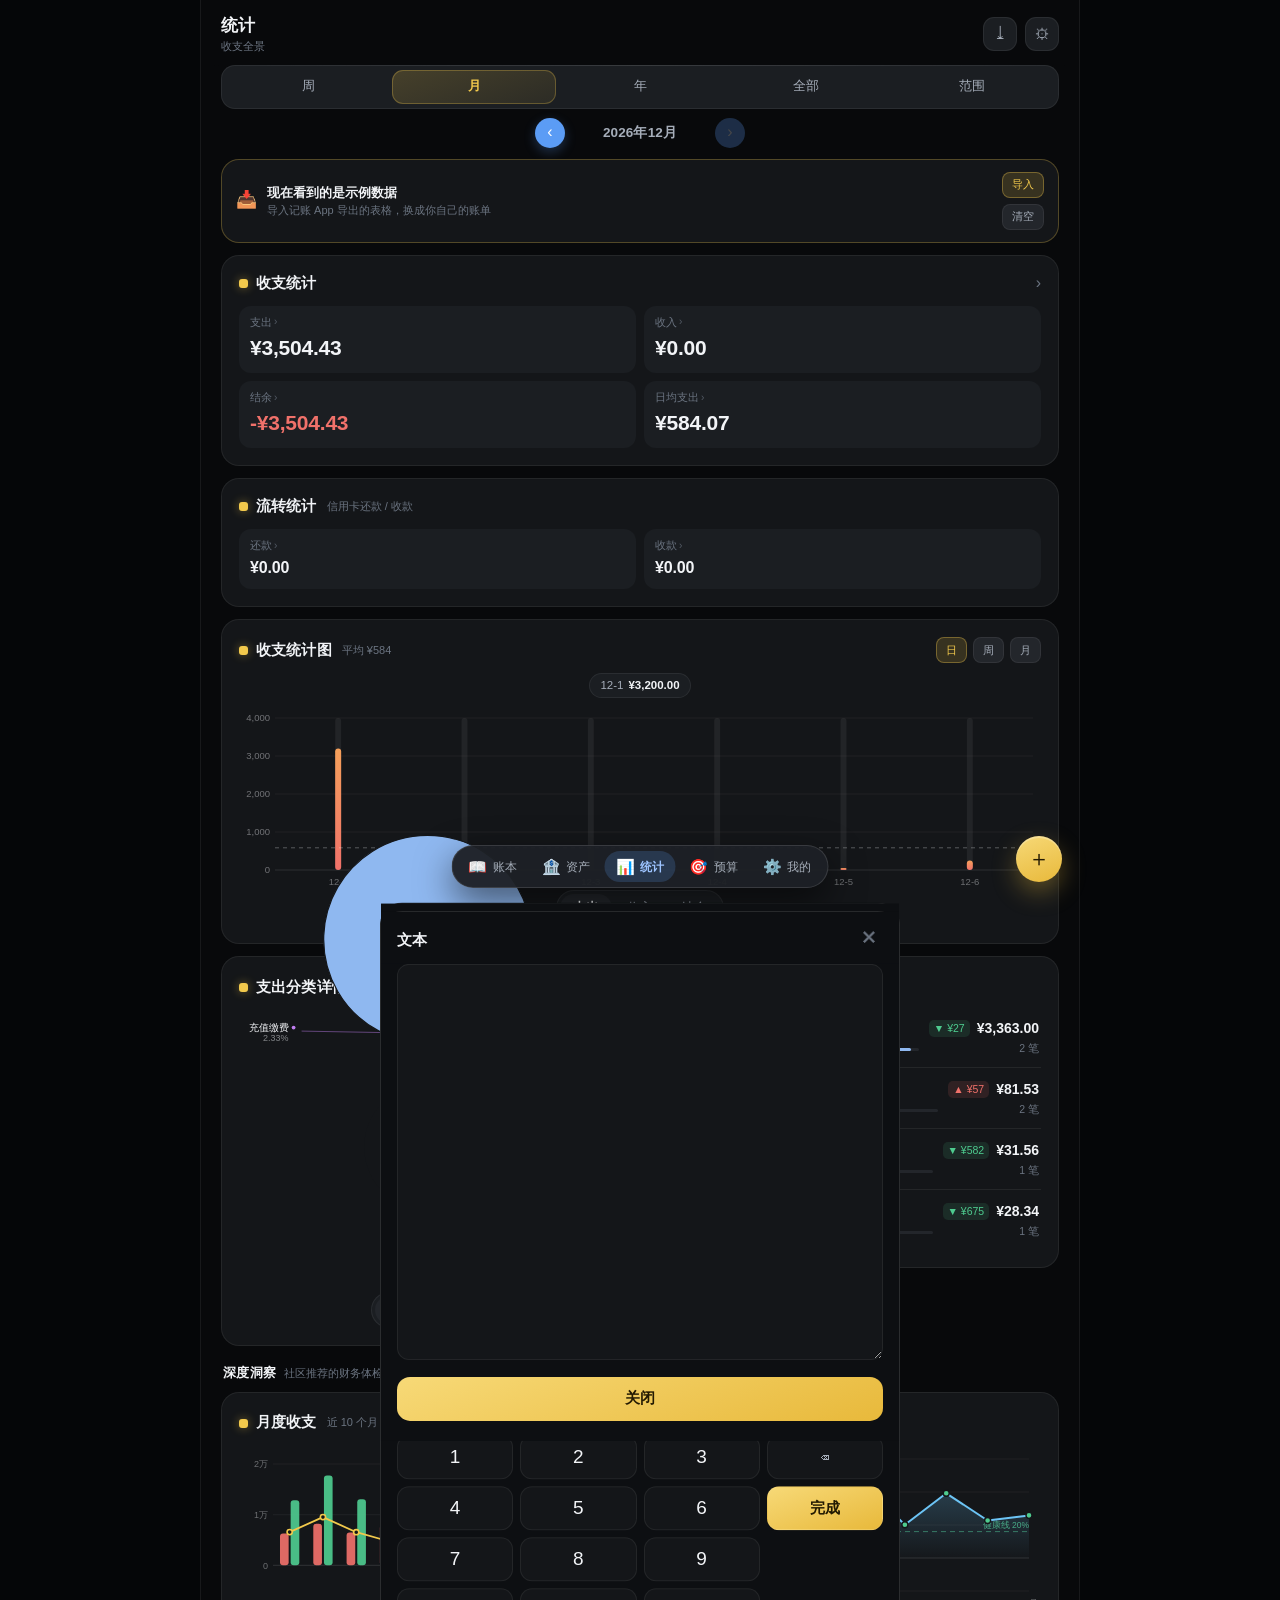
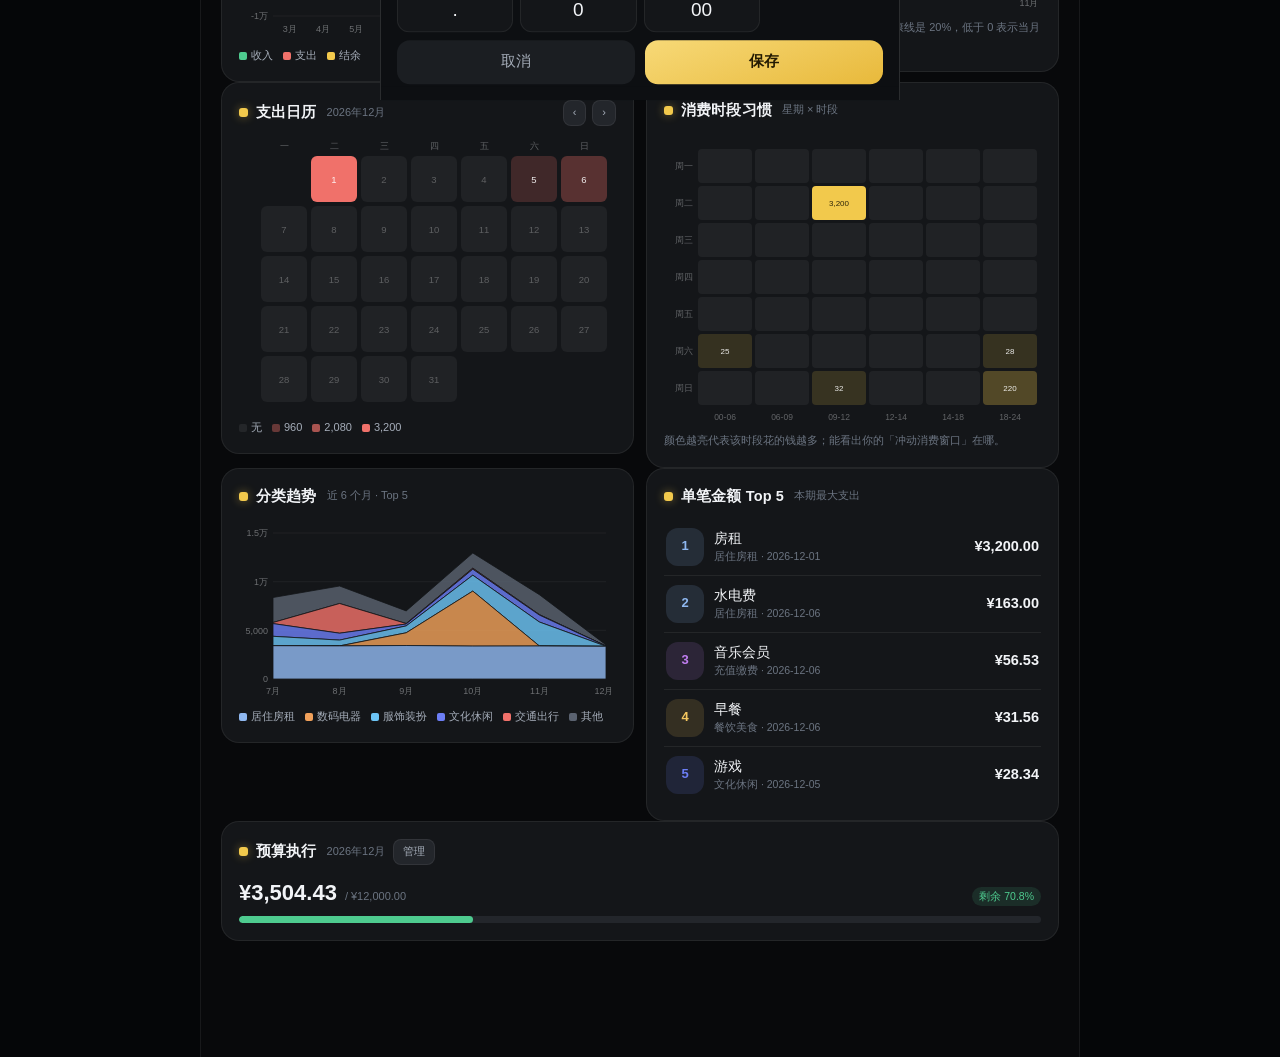
==== commit 63276370: "统计页：顶部加时间范围分段（周/月/年/全部/范围）与周期翻页 - 分段控件默认「月」，选中项金色高亮 - 周/月/年支持 ← → 翻上一/下一周期，到当前周期后禁用「下一期」 - 「范围」沿用筛选面" ====
--- a/index.html
+++ b/index.html
@@ -216,13 +216,41 @@
 }
 .seg button{
   padding:0 13px;height:28px;border-radius:999px;
-  font-size:12.5px;color:var(--ink3);white-space:nowrap;
+  font-size:12.5px;color:var(--ink2);white-space:nowrap;
   transition:background .16s,color .16s;
 }
 .seg button.on{background:var(--card3);color:var(--ink);font-weight:600}
 .seg.center{display:flex;width:max-content;margin-left:auto;margin-right:auto}
 .seg.wide{display:flex;width:100%}
 .seg.wide button{flex:1;text-align:center;justify-content:center}
+
+/* ---------- 统计页：时间范围选择 ---------- */
+.range-bar{margin:0 0 11px}
+#segRange{padding:4px;border-radius:14px}
+#segRange button{height:34px;font-size:13px;border-radius:11px}
+#segRange button.on{
+  background:linear-gradient(160deg,rgba(242,201,76,.20),rgba(242,201,76,.08));
+  color:var(--gold);box-shadow:inset 0 0 0 1px rgba(242,201,76,.28);
+}
+.range-nav{
+  display:flex;align-items:center;justify-content:center;gap:16px;
+  margin-top:9px;
+}
+.range-nav[hidden]{display:none}
+.rnav{
+  width:30px;height:30px;border-radius:50%;flex:none;
+  display:flex;align-items:center;justify-content:center;
+  background:var(--blue);color:#fff;font-size:16px;line-height:1;
+  padding-bottom:2px;
+  box-shadow:0 4px 12px rgba(91,156,245,.28);
+  transition:opacity .16s,transform .12s;
+}
+.rnav:active{transform:scale(.92)}
+.rnav:disabled{opacity:.25;box-shadow:none}
+.range-nav b{
+  font-size:13.5px;font-weight:600;color:var(--ink2);
+  min-width:118px;text-align:center;letter-spacing:.01em;
+}
 
 /* ---------- 图表容器 ---------- */
 .chart-wrap{position:relative;width:100%;touch-action:pan-y}
@@ -707,14 +735,27 @@
   <!-- ================= 统计 ================= -->
   <section class="screen on" id="sc-stats">
     <header class="hd">
-      <div class="hd-t">统计<small id="statRangeLabel">本月</small></div>
+      <div class="hd-t">统计<small>收支全景</small></div>
       <div class="hd-r">
-        <button class="pill-btn" id="btnStatRange">本月 ▾</button>
         <button class="ico" id="btnStatExport" aria-label="导出 Excel 报告">⤓</button>
         <button class="ico" id="btnStatFilter" aria-label="筛选">⚙</button>
       </div>
     </header>
     <div class="pad">
+      <div class="range-bar">
+        <div class="seg wide" id="segRange">
+          <button data-r="week">周</button>
+          <button data-r="month" class="on">月</button>
+          <button data-r="year">年</button>
+          <button data-r="all">全部</button>
+          <button data-r="custom">范围</button>
+        </div>
+        <div class="range-nav" id="rangeNav">
+          <button class="rnav" id="navPrev" aria-label="上一周期">‹</button>
+          <b id="rangeNavLabel">—</b>
+          <button class="rnav" id="navNext" aria-label="下一周期">›</button>
+        </div>
+      </div>
       <div id="seedBanner"></div>
 
       <!-- 收支统计 -->
@@ -1052,8 +1093,8 @@
     <div class="field">
       <div class="fl">时间范围</div>
       <div class="seg wide" id="fRange">
+        <button data-r="week">本周</button>
         <button data-r="month">本月</button>
-        <button data-r="last3">近 3 月</button>
         <button data-r="year">本年</button>
         <button data-r="all">全部</button>
       </div>
@@ -1389,6 +1430,7 @@
   budgets: {}, recurring: [],
   theme: 'dark',
   range: 'month', f: { from: '', to: '', accts: [], cats: [], tags: [] },
+  rangeOff: 0,
   segDaily: 'expense', gran: 'day', granUser: false,
   segCat: 'expense', donutDelta: false, donutAll: true,
   segNet: 'net',
@@ -1626,24 +1668,46 @@
   return m;
 }
 function anchorKey() { return monthKey(latestDate() || todayISO()); }
-
-/* ---------------- 区间 ---------------- */
+/* 周期锚点日：拿最新一条记录的日期，没有记录就用今天 */
+function anchorDate() { return latestDate() || todayISO(); }
+
+/* ---------------- 区间 ----------------
+   range: week | month | last3 | year | all
+   rangeOff: 0 = 当前周期，-1 = 上一个周期（周/月/年可翻页） */
 function resolveRange() {
   if (S.f.from && S.f.to) {
     return { from: S.f.from, to: S.f.to, label: S.f.from + ' → ' + S.f.to, short: '自定义' };
   }
-  var k = anchorKey();
-  if (S.range === 'month') return { from: firstOfMonth(k), to: lastOfMonth(k), label: cnMonth(k), short: '本月' };
+  var off = S.rangeOff || 0;
+  var a = anchorDate();
+
+  if (S.range === 'week') {
+    var d = parseISO(a);
+    var dow = (d.getDay() + 6) % 7;                    /* 把周日=0 转成周一=0 */
+    var s = addDaysISO(a, -dow + off * 7);
+    var e = addDaysISO(s, 6);
+    var mdS = s.slice(5).replace('-', '.'), mdE = e.slice(5).replace('-', '.');
+    return {
+      from: s, to: e,
+      label: (s.slice(0, 4) === e.slice(0, 4) ? mdS : s.slice(0, 4) + '.' + mdS) + ' - ' + mdE,
+      short: off === 0 ? '本周' : '周'
+    };
+  }
+  if (S.range === 'month') {
+    var k = addMonthsKey(monthKey(a), off);
+    return { from: firstOfMonth(k), to: lastOfMonth(k), label: cnMonth(k), short: off === 0 ? '本月' : '月' };
+  }
   if (S.range === 'last3') {
-    var k0 = addMonthsKey(k, -2);
-    return { from: firstOfMonth(k0), to: lastOfMonth(k), label: cnMonth(k0) + ' → ' + cnMonth(k), short: '近 3 月' };
+    var k1 = addMonthsKey(monthKey(a), off);
+    var k0 = addMonthsKey(k1, -2);
+    return { from: firstOfMonth(k0), to: lastOfMonth(k1), label: cnMonth(k0) + ' → ' + cnMonth(k1), short: '近 3 月' };
   }
   if (S.range === 'year') {
-    var y = k.slice(0, 4);
-    return { from: y + '-01-01', to: y + '-12-31', label: y + ' 年', short: '本年' };
-  }
-  var e = earliestDate() || firstOfMonth(k);
-  return { from: e, to: lastOfMonth(k), label: '全部（' + e + ' 起）', short: '全部' };
+    var y = String(+monthKey(a).slice(0, 4) + off);
+    return { from: y + '-01-01', to: y + '-12-31', label: y + ' 年', short: off === 0 ? '本年' : '年' };
+  }
+  var e2 = earliestDate() || firstOfMonth(monthKey(a));
+  return { from: e2, to: lastOfMonth(monthKey(a)), label: '全部（' + e2 + ' 起）', short: '全部' };
 }
 
 function matchFilter(t) {
@@ -3379,6 +3443,8 @@
   S.ledgerMonth = L.monthKey(L.latestDate() || L.todayISO());
   S.calKey = S.ledgerMonth;
   S.range = 'all';
+  S.rangeOff = 0;
+  S.f.from = ''; S.f.to = '';
   L.persist();
 
   return { added: added, dup: dup, cats: created.cats, accts: created.accts };
@@ -3642,8 +3708,19 @@
     }
   }
 
-  $('#statRangeLabel').textContent = rg.label;
-  $('#btnStatRange').textContent = rg.short + ' ▾';
+  /* 顶部范围分段：自定义 / 近 3 月 都归到「范围」 */
+  var rk = (S.f.from && S.f.to) || S.range === 'last3' ? 'custom' : S.range;
+  $$('#segRange button').forEach(function (b) {
+    b.classList.toggle('on', b.getAttribute('data-r') === rk);
+  });
+  /* 周期导航：只有 周 / 月 / 年 可翻页 */
+  var canNav = (rk === 'week' || rk === 'month' || rk === 'year');
+  $('#rangeNav').hidden = !canNav;
+  if (canNav) {
+    $('#rangeNavLabel').textContent = rg.label;
+    $('#navNext').disabled = (S.rangeOff || 0) >= 0;
+    $('#navPrev').disabled = false;
+  }
 
   $('#sOut').textContent = fmt(s.out);
   $('#sIn').textContent = fmt(s.inc);
@@ -5028,8 +5105,29 @@
 /* ============================================================
    统计页交互
    ============================================================ */
-$('#btnStatRange').addEventListener('click', function () { openFilter(); });
 $('#btnStatFilter').addEventListener('click', function () { openFilter(); });
+
+/* 统计页顶部：周 / 月 / 年 / 全部 / 范围 */
+$$('#segRange button').forEach(function (b) {
+  b.addEventListener('click', function () {
+    var r = b.getAttribute('data-r');
+    if (r === 'custom') { openFilter(); return; }
+    /* 切回快捷范围时要清掉自定义区间，否则 resolveRange 会一直返回自定义 */
+    S.f.from = ''; S.f.to = '';
+    S.range = r;
+    S.rangeOff = 0;
+    V.renderStats();
+  });
+});
+$('#navPrev').addEventListener('click', function () {
+  S.rangeOff = (S.rangeOff || 0) - 1;
+  V.renderStats();
+});
+$('#navNext').addEventListener('click', function () {
+  var o = (S.rangeOff || 0) + 1;
+  S.rangeOff = o > 0 ? 0 : o;
+  V.renderStats();
+});
 
 $$('#segDaily button').forEach(function (b) {
   b.addEventListener('click', function () {
@@ -5115,6 +5213,7 @@
   S.f.to = $('#fTo').value || '';
   if (S.f.from && S.f.to && S.f.from > S.f.to) { var t = S.f.from; S.f.from = S.f.to; S.f.to = t; }
   S.range = fTmp.range;
+  S.rangeOff = 0;
   S.f.accts = fTmp.accts; S.f.cats = fTmp.cats; S.f.tags = fTmp.tags;
   closeSheet();
   V.renderStats();
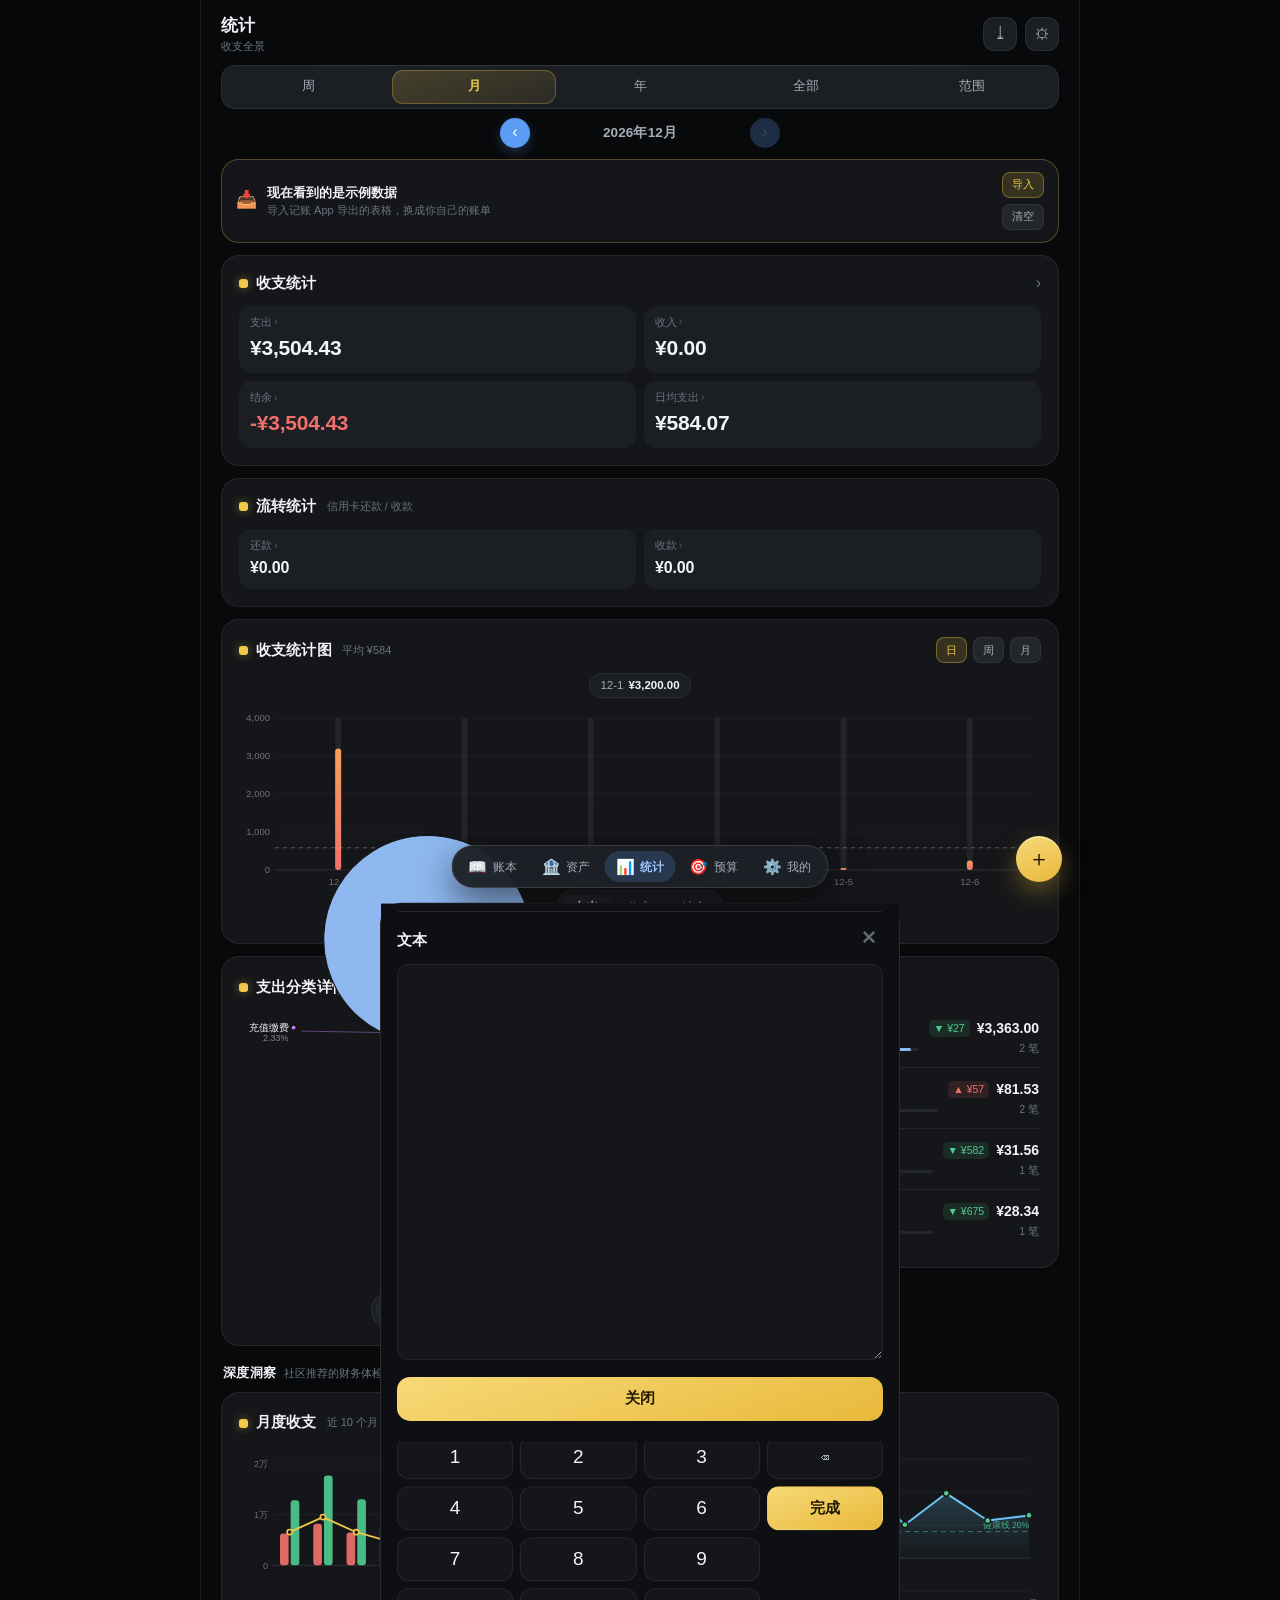
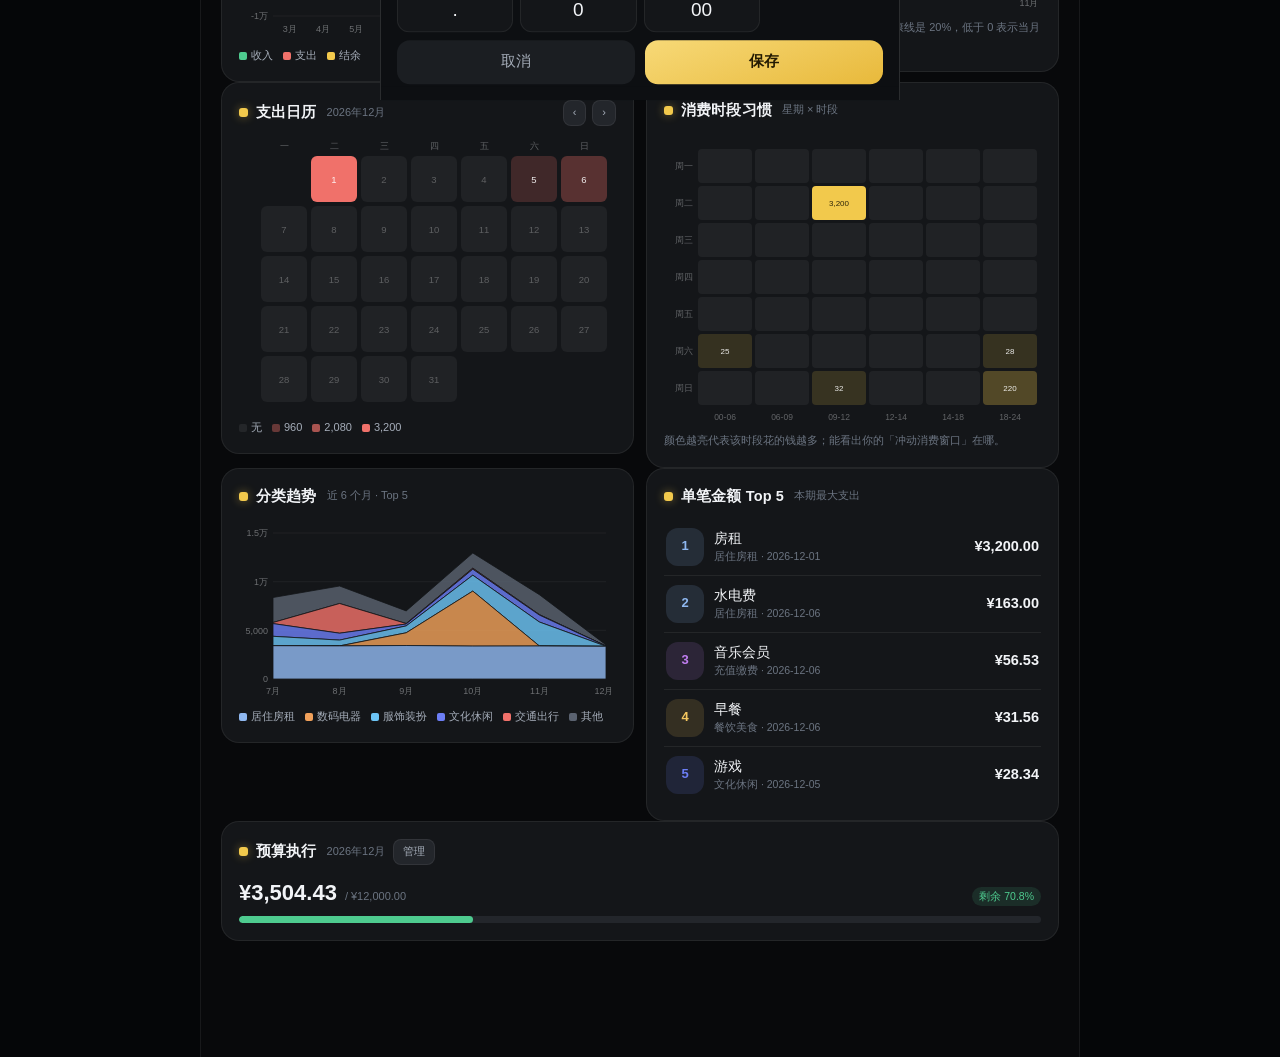
==== commit a8994690: "统计页周模式：日期前加年份，导航标签定宽避免箭头跳动 - 周标签：2026年 10.26 - 11.01；跨年显示 2025年 12.29 - 2026年 01.04 - .range-nav b 改" ====
--- a/index.html
+++ b/index.html
@@ -249,7 +249,8 @@
 .rnav:disabled{opacity:.25;box-shadow:none}
 .range-nav b{
   font-size:13.5px;font-weight:600;color:var(--ink2);
-  min-width:118px;text-align:center;letter-spacing:.01em;
+  /* 固定宽度：周/月/年切换时两侧箭头不会来回跳，最长（跨年周）也能装下 */
+  width:188px;text-align:center;letter-spacing:.01em;white-space:nowrap;
 }
 
 /* ---------- 图表容器 ---------- */
@@ -1687,9 +1688,11 @@
     var s = addDaysISO(a, -dow + off * 7);
     var e = addDaysISO(s, 6);
     var mdS = s.slice(5).replace('-', '.'), mdE = e.slice(5).replace('-', '.');
+    var yS = s.slice(0, 4), yE = e.slice(0, 4);
     return {
       from: s, to: e,
-      label: (s.slice(0, 4) === e.slice(0, 4) ? mdS : s.slice(0, 4) + '.' + mdS) + ' - ' + mdE,
+      /* 同年：2026年 10.26 - 11.01；跨年：2025年 12.29 - 2026年 01.04 */
+      label: yS + '年 ' + mdS + ' - ' + (yS === yE ? mdE : yE + '年 ' + mdE),
       short: off === 0 ? '本周' : '周'
     };
   }
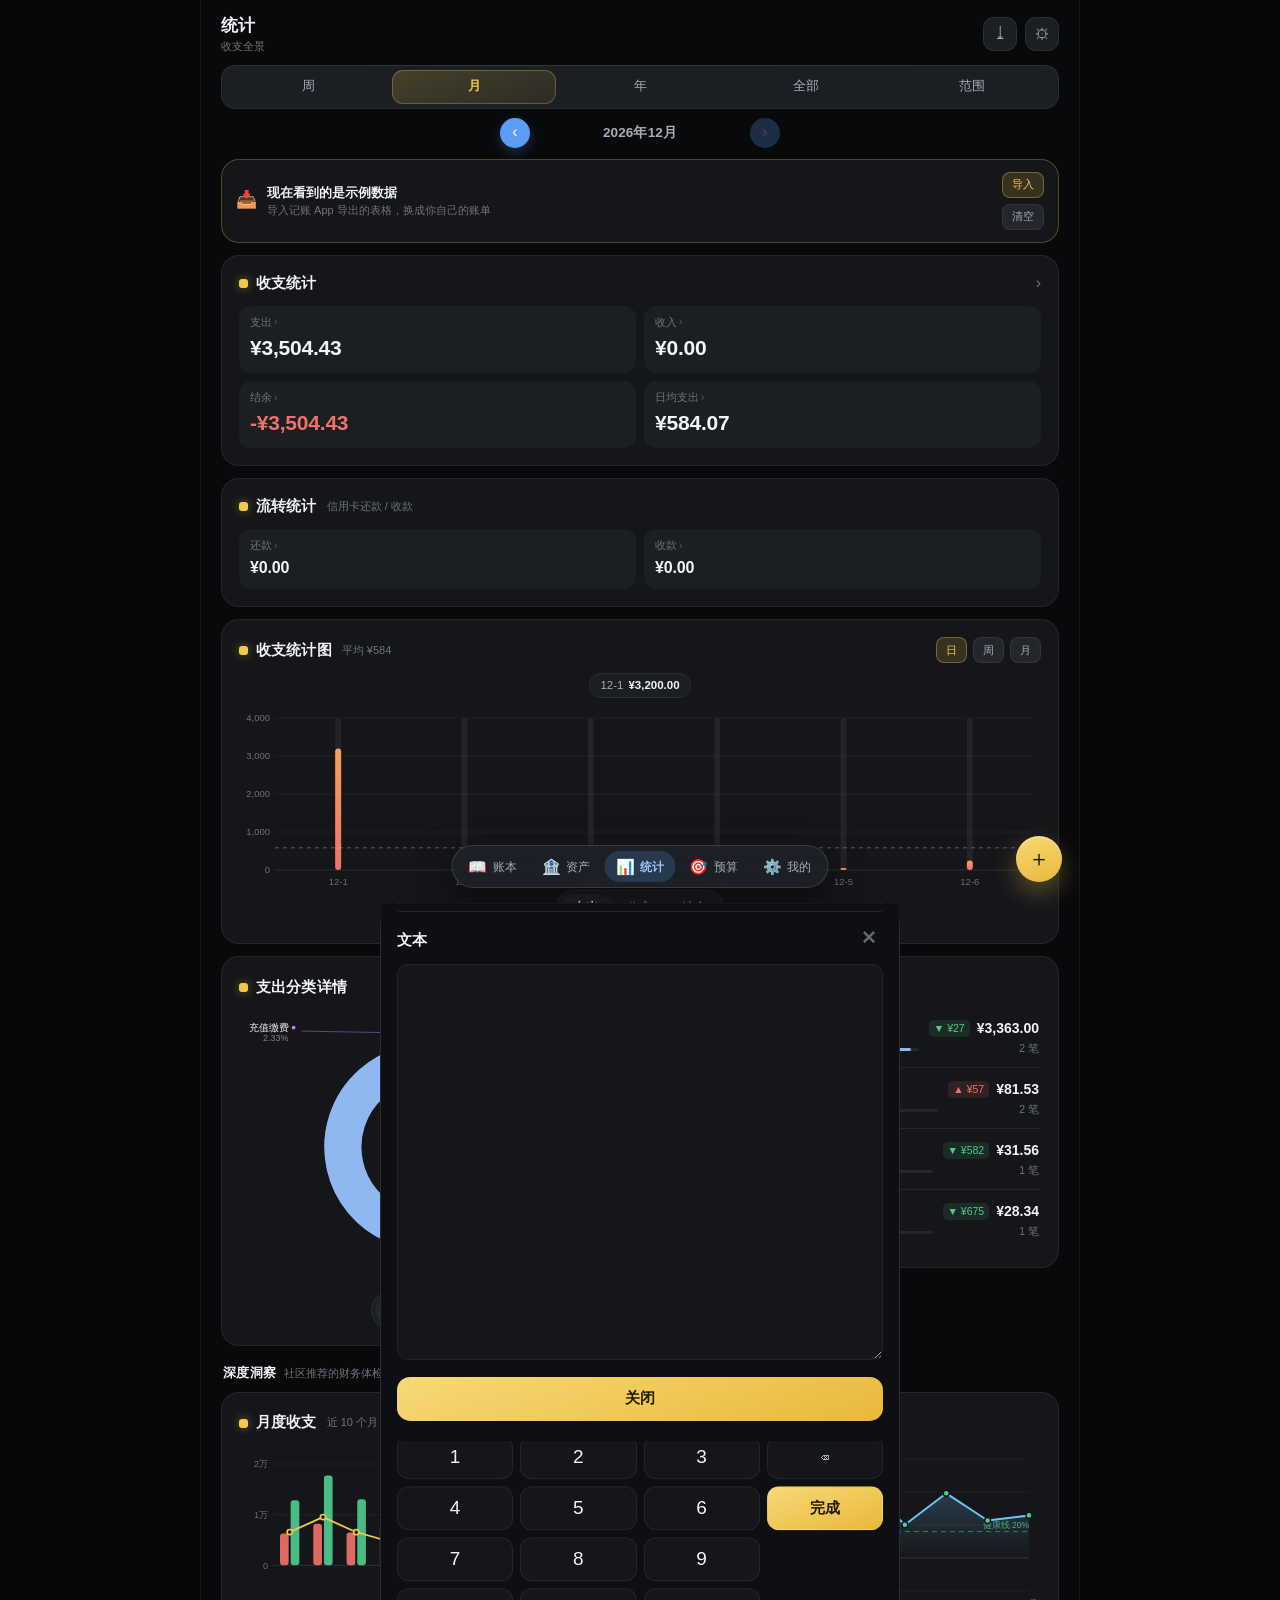
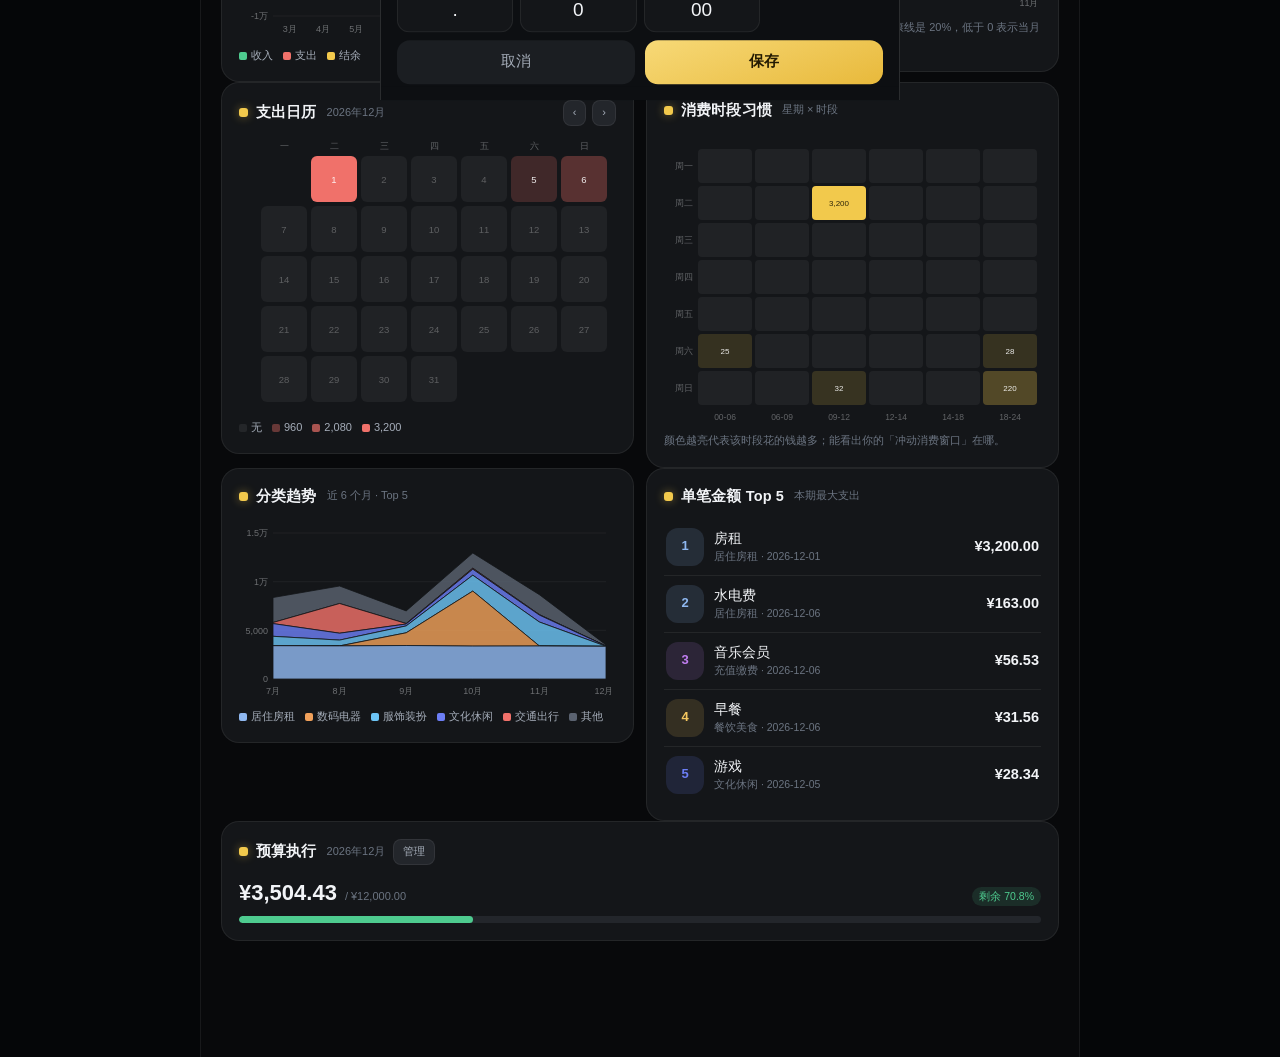
==== commit aa577cc1: "修复环形图：超过 50% 的扇区被画成实心圆盘 原实现把 pct>0.5 的扇区用「起终点几乎重合的圆弧 + Z」凑成整圆， 既丢掉了应有的角度（69% 画成 360°），路径也退化到 viewBox" ====
--- a/index.html
+++ b/index.html
@@ -2375,21 +2375,29 @@
 
   /* 扇区 */
   items.forEach(function (it, i) {
-    var big = it.pct > 0.5;
-    var p0 = [cx + Math.cos(it.a0) * R, cy + Math.sin(it.a0) * R];
-    var p1 = [cx + Math.cos(it.a1) * R, cy + Math.sin(it.a1) * R];
-    var large = (it.a1 - it.a0) > Math.PI ? 1 : 0;
+    /* pct ≈ 100% 时起终点重合，A 命令会退化画不出东西 → 单独用「外圆 + 内圆挖洞」
+       其余情况（包括 >50% 的大扇区）走同一条标准扇形路径，large-arc 自己会处理 */
+    var whole = it.pct >= 0.9995;
     var d;
-    if (big) {
-      d = 'M' + p0[0].toFixed(2) + ',' + p0[1].toFixed(2) +
-        'A' + R + ',' + R + ' 0 1 1 ' + (cx + Math.cos(it.a0 + 0.001) * R).toFixed(2) + ',' + (cy + Math.sin(it.a0 + 0.001) * R).toFixed(2) + 'Z';
+    if (whole) {
+      d = 'M' + cx + ',' + (cy - R) +
+        'A' + R + ',' + R + ' 0 1 1 ' + cx + ',' + (cy + R) +
+        'A' + R + ',' + R + ' 0 1 1 ' + cx + ',' + (cy - R) + 'Z' +
+        'M' + cx + ',' + (cy - r0) +
+        'A' + r0 + ',' + r0 + ' 0 1 0 ' + cx + ',' + (cy + r0) +
+        'A' + r0 + ',' + r0 + ' 0 1 0 ' + cx + ',' + (cy - r0) + 'Z';
     } else {
+      var p0 = [cx + Math.cos(it.a0) * R, cy + Math.sin(it.a0) * R];
+      var p1 = [cx + Math.cos(it.a1) * R, cy + Math.sin(it.a1) * R];
+      var large = (it.a1 - it.a0) > Math.PI ? 1 : 0;
       d = 'M' + p0[0].toFixed(2) + ',' + p0[1].toFixed(2) +
         'A' + R + ',' + R + ' 0 ' + large + ' 1 ' + p1[0].toFixed(2) + ',' + p1[1].toFixed(2) +
         'L' + (cx + Math.cos(it.a1) * r0).toFixed(2) + ',' + (cy + Math.sin(it.a1) * r0).toFixed(2) +
         'A' + r0 + ',' + r0 + ' 0 ' + large + ' 0 ' + (cx + Math.cos(it.a0) * r0).toFixed(2) + ',' + (cy + Math.sin(it.a0) * r0).toFixed(2) + 'Z';
     }
-    var path = sv('path', { d: d, fill: it.color, stroke: 'var(--card)', 'stroke-width': 1.2, 'data-i': i });
+    var attrs = { d: d, fill: it.color, stroke: 'var(--card)', 'stroke-width': 1.2, 'data-i': i };
+    if (whole) attrs['fill-rule'] = 'evenodd';
+    var path = sv('path', attrs);
     path.style.transition = 'opacity .15s';
     svg.appendChild(path);
     it._path = path;
